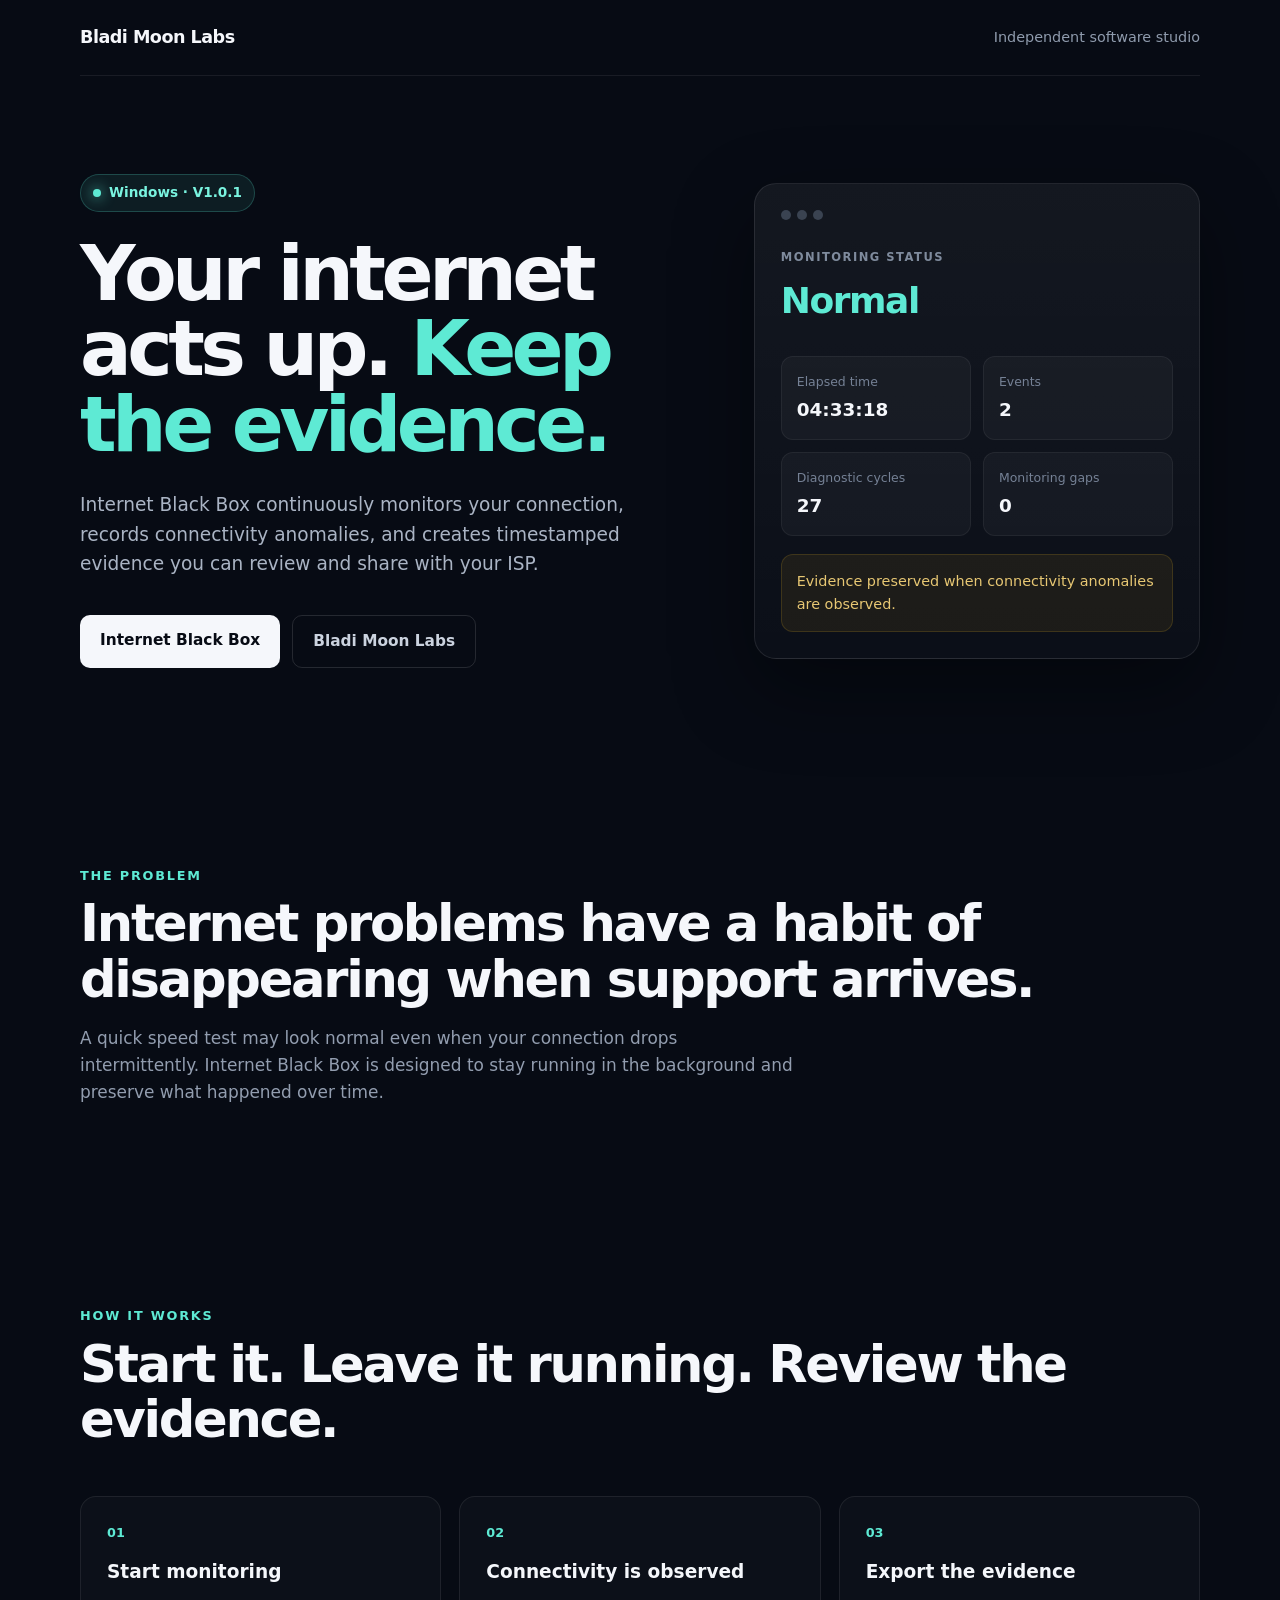
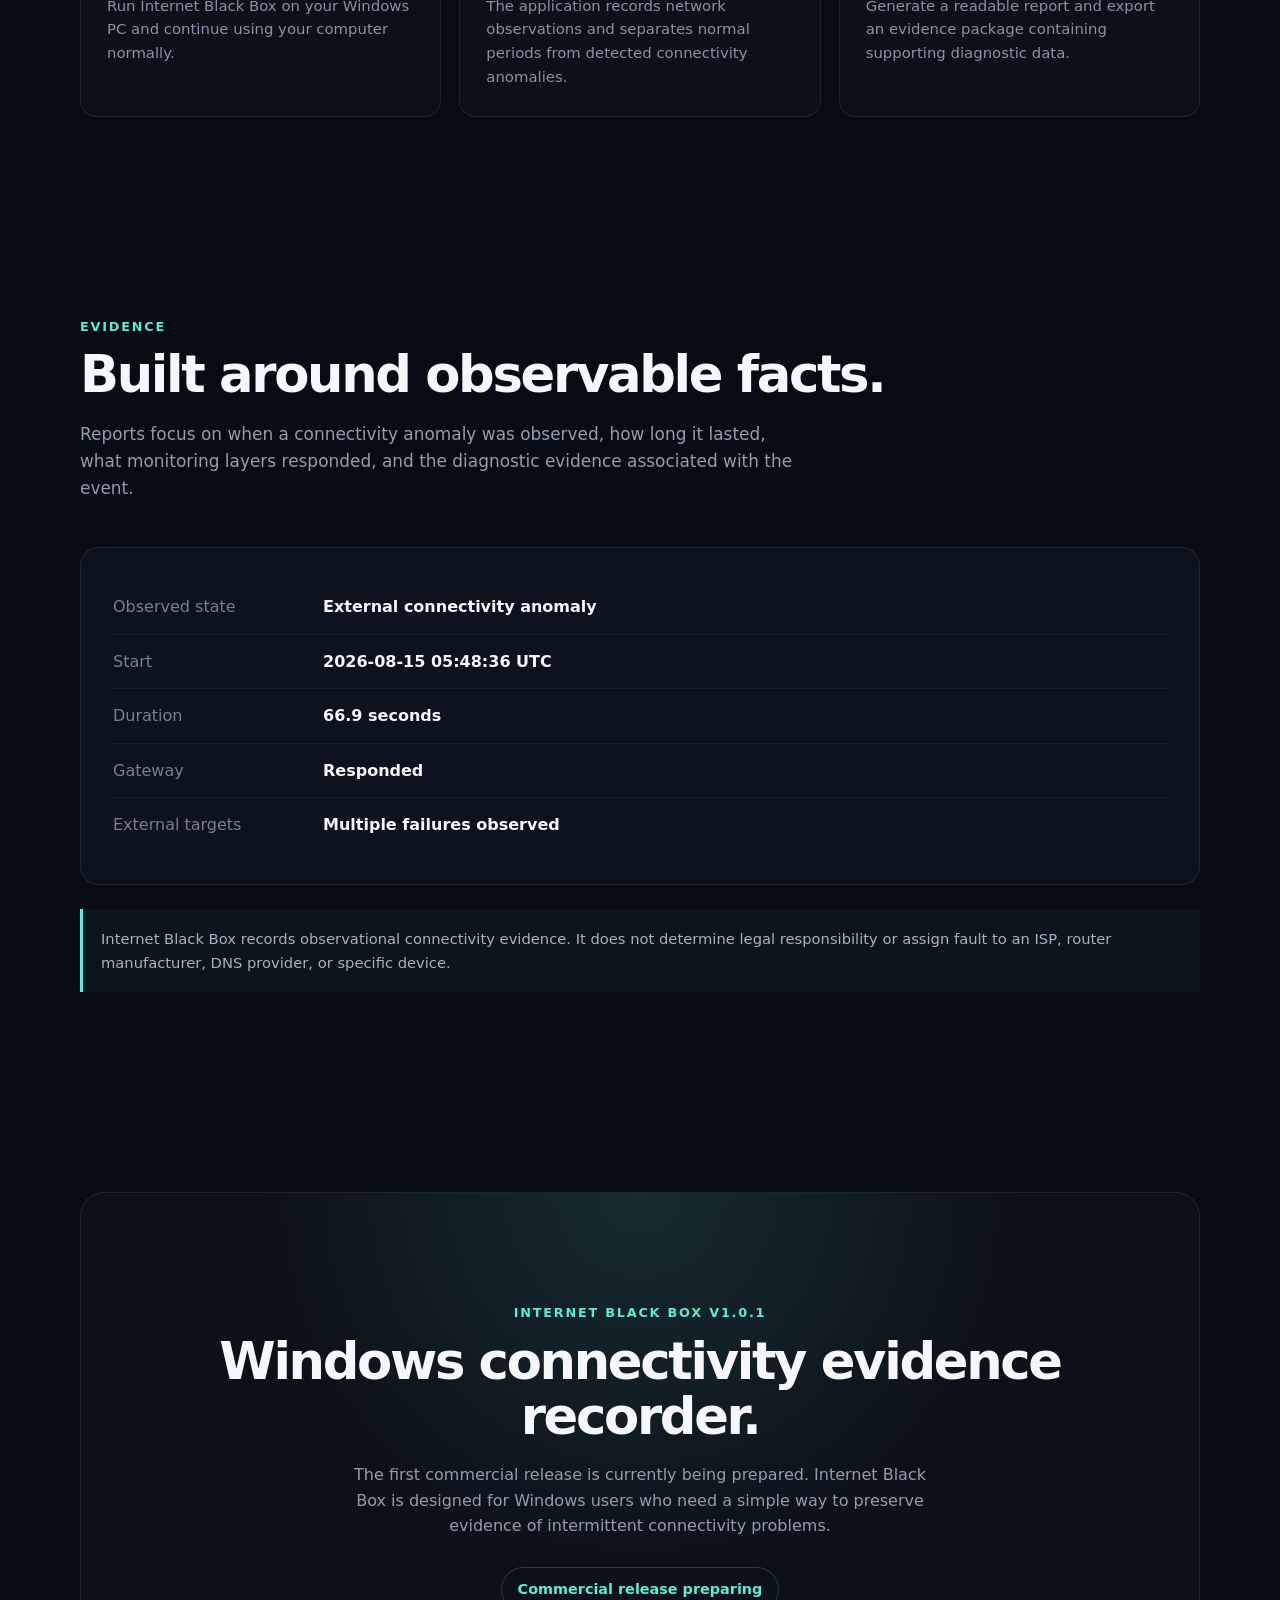
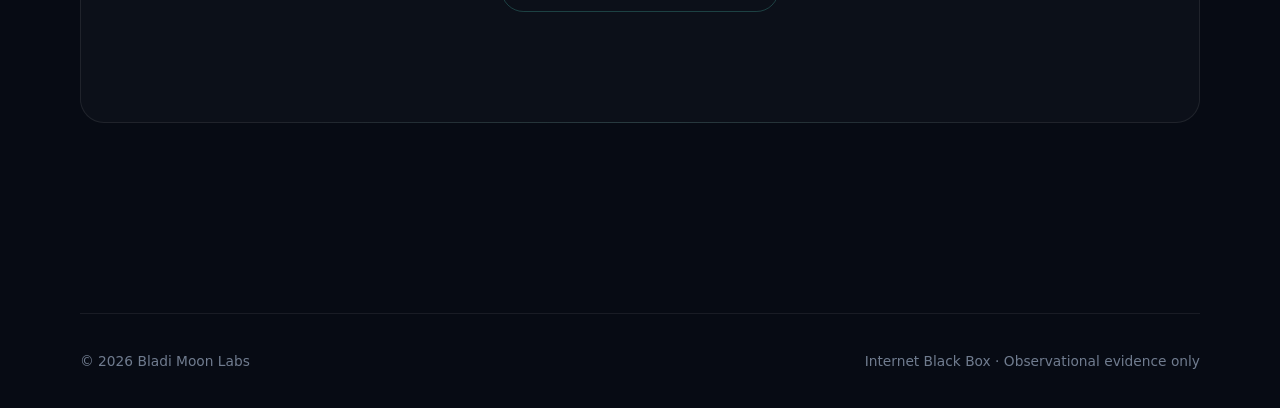
==== index.html @ 36be730f "Create index.html" ====
<!DOCTYPE html>
<html lang="en">
<head>
  <meta charset="UTF-8" />
  <meta name="viewport" content="width=device-width, initial-scale=1.0" />
  <meta
    name="description"
    content="Internet Black Box records connectivity problems and creates timestamped evidence reports you can share with your ISP."
  />

  <title>Bladi Moon Labs — Internet Black Box</title>

  <style>
    * {
      box-sizing: border-box;
      margin: 0;
      padding: 0;
    }

    html {
      scroll-behavior: smooth;
    }

    body {
      font-family:
        Inter,
        ui-sans-serif,
        system-ui,
        -apple-system,
        BlinkMacSystemFont,
        "Segoe UI",
        sans-serif;

      background: #070b14;
      color: #f5f7fb;
      line-height: 1.6;
    }

    a {
      color: inherit;
      text-decoration: none;
    }

    .container {
      width: min(1120px, 90%);
      margin: 0 auto;
    }

    nav {
      height: 76px;
      display: flex;
      align-items: center;
      justify-content: space-between;

      border-bottom: 1px solid rgba(255, 255, 255, 0.07);
    }

    .brand {
      font-weight: 800;
      letter-spacing: -0.03em;
      font-size: 1.1rem;
    }

    .nav-note {
      color: #8f9bad;
      font-size: 0.9rem;
    }

    .hero {
      min-height: 690px;

      display: grid;
      grid-template-columns: 1.15fr 0.85fr;
      gap: 70px;
      align-items: center;

      padding: 90px 0;
    }

    .badge {
      display: inline-flex;
      align-items: center;
      gap: 8px;

      padding: 7px 12px;
      border-radius: 999px;

      background: rgba(94, 234, 212, 0.08);
      border: 1px solid rgba(94, 234, 212, 0.22);

      color: #79f3df;
      font-size: 0.85rem;
      font-weight: 700;

      margin-bottom: 24px;
    }

    .dot {
      width: 8px;
      height: 8px;
      border-radius: 50%;
      background: #5eead4;
      box-shadow: 0 0 14px #5eead4;
    }

    h1 {
      font-size: clamp(3rem, 6vw, 5.4rem);
      line-height: 0.98;
      letter-spacing: -0.06em;

      max-width: 780px;
    }

    .hero-highlight {
      color: #5eead4;
    }

    .hero-copy {
      margin-top: 28px;

      color: #aab4c4;
      font-size: 1.16rem;
      max-width: 650px;
    }

    .actions {
      margin-top: 36px;

      display: flex;
      flex-wrap: wrap;
      gap: 12px;
    }

    .button {
      padding: 13px 20px;
      border-radius: 10px;

      font-weight: 750;
      font-size: 0.96rem;

      transition: 0.2s ease;
    }

    .button-primary {
      background: #f5f7fb;
      color: #070b14;
    }

    .button-primary:hover {
      transform: translateY(-2px);
      background: #ffffff;
    }

    .button-secondary {
      border: 1px solid rgba(255, 255, 255, 0.12);
      color: #cbd3df;
    }

    .button-secondary:hover {
      border-color: rgba(255, 255, 255, 0.3);
    }

    .product-card {
      padding: 26px;

      border-radius: 22px;

      background:
        linear-gradient(
          180deg,
          rgba(255, 255, 255, 0.055),
          rgba(255, 255, 255, 0.02)
        );

      border: 1px solid rgba(255, 255, 255, 0.09);

      box-shadow:
        0 30px 80px rgba(0, 0, 0, 0.4);
    }

    .window-top {
      display: flex;
      gap: 6px;
      margin-bottom: 28px;
    }

    .circle {
      width: 10px;
      height: 10px;
      border-radius: 50%;
      background: #3a4351;
    }

    .monitor-label {
      color: #7f8b9d;
      text-transform: uppercase;
      font-size: 0.72rem;
      letter-spacing: 0.13em;
      font-weight: 800;
    }

    .status {
      margin-top: 6px;

      font-size: 2.25rem;
      font-weight: 850;
      letter-spacing: -0.04em;

      color: #5eead4;
    }

    .stats {
      margin-top: 26px;

      display: grid;
      grid-template-columns: 1fr 1fr;
      gap: 12px;
    }

    .stat {
      padding: 15px;

      border-radius: 12px;

      background: rgba(255, 255, 255, 0.035);
      border: 1px solid rgba(255, 255, 255, 0.06);
    }

    .stat-name {
      color: #758195;
      font-size: 0.78rem;
    }

    .stat-value {
      margin-top: 3px;
      font-size: 1.15rem;
      font-weight: 750;
    }

    .event {
      margin-top: 18px;

      padding: 15px;

      border-radius: 12px;

      background: rgba(251, 191, 36, 0.07);
      border: 1px solid rgba(251, 191, 36, 0.15);

      color: #e7c773;
      font-size: 0.9rem;
    }

    section {
      padding: 100px 0;
    }

    .section-label {
      color: #5eead4;
      font-size: 0.8rem;
      font-weight: 800;
      letter-spacing: 0.14em;
      text-transform: uppercase;
    }

    h2 {
      margin-top: 10px;

      font-size: clamp(2rem, 4vw, 3.3rem);
      letter-spacing: -0.045em;
      line-height: 1.08;
    }

    .section-description {
      margin-top: 18px;
      color: #929daf;
      max-width: 720px;
      font-size: 1.06rem;
    }

    .steps {
      margin-top: 48px;

      display: grid;
      grid-template-columns: repeat(3, 1fr);
      gap: 18px;
    }

    .step {
      padding: 26px;

      border-radius: 16px;

      background: rgba(255, 255, 255, 0.025);
      border: 1px solid rgba(255, 255, 255, 0.075);
    }

    .step-number {
      color: #5eead4;
      font-size: 0.8rem;
      font-weight: 800;
    }

    .step h3 {
      margin-top: 14px;
      font-size: 1.16rem;
    }

    .step p {
      margin-top: 8px;
      color: #8793a6;
      font-size: 0.93rem;
    }

    .evidence-box {
      margin-top: 45px;

      padding: 32px;

      border-radius: 18px;

      background: #0c121e;
      border: 1px solid rgba(255, 255, 255, 0.08);
    }

    .evidence-row {
      display: grid;
      grid-template-columns: 190px 1fr;
      gap: 20px;

      padding: 14px 0;

      border-bottom: 1px solid rgba(255, 255, 255, 0.06);
    }

    .evidence-row:last-child {
      border-bottom: none;
    }

    .evidence-key {
      color: #758195;
    }

    .evidence-value {
      font-weight: 650;
    }

    .boundary {
      margin-top: 24px;

      padding: 18px;

      border-left: 3px solid #5eead4;

      background: rgba(94, 234, 212, 0.045);

      color: #a6b2c1;
      font-size: 0.92rem;
    }

    .release {
      text-align: center;

      padding: 110px 30px;

      border-radius: 24px;

      background:
        radial-gradient(
          circle at top,
          rgba(94, 234, 212, 0.12),
          transparent 50%
        ),
        rgba(255, 255, 255, 0.025);

      border: 1px solid rgba(255, 255, 255, 0.08);
    }

    .release p {
      max-width: 600px;
      margin: 18px auto 0;

      color: #929daf;
    }

    .release-state {
      display: inline-block;
      margin-top: 28px;

      padding: 10px 16px;
      border-radius: 999px;

      border: 1px solid rgba(94, 234, 212, 0.22);
      color: #5eead4;

      font-weight: 700;
      font-size: 0.9rem;
    }

    footer {
      margin-top: 90px;

      padding: 36px 0;

      border-top: 1px solid rgba(255, 255, 255, 0.07);

      display: flex;
      justify-content: space-between;
      gap: 20px;

      color: #707c8f;
      font-size: 0.86rem;
    }

    @media (max-width: 850px) {
      .hero {
        grid-template-columns: 1fr;
        gap: 45px;
      }

      .steps {
        grid-template-columns: 1fr;
      }

      .evidence-row {
        grid-template-columns: 1fr;
        gap: 5px;
      }

      footer {
        flex-direction: column;
      }
    }
  </style>
</head>

<body>

  <div class="container">

    <nav>
      <div class="brand">Bladi Moon Labs</div>
      <div class="nav-note">Independent software studio</div>
    </nav>


    <main>

      <section class="hero">

        <div>

          <div class="badge">
            <span class="dot"></span>
            Windows · V1.0.1
          </div>

          <h1>
            Your internet acts up.
            <span class="hero-highlight">Keep the evidence.</span>
          </h1>

          <p class="hero-copy">
            Internet Black Box continuously monitors your connection,
            records connectivity anomalies, and creates timestamped evidence
            you can review and share with your ISP.
          </p>

          <div class="actions">

            <a class="button button-primary" href="#release">
              Internet Black Box
            </a>

            <a
              class="button button-secondary"
              href="https://github.com/bladimoon37-wq/bladi-moon-labs"
            >
              Bladi Moon Labs
            </a>

          </div>

        </div>


        <div class="product-card">

          <div class="window-top">
            <div class="circle"></div>
            <div class="circle"></div>
            <div class="circle"></div>
          </div>

          <div class="monitor-label">
            Monitoring Status
          </div>

          <div class="status">
            Normal
          </div>

          <div class="stats">

            <div class="stat">
              <div class="stat-name">Elapsed time</div>
              <div class="stat-value">04:33:18</div>
            </div>

            <div class="stat">
              <div class="stat-name">Events</div>
              <div class="stat-value">2</div>
            </div>

            <div class="stat">
              <div class="stat-name">Diagnostic cycles</div>
              <div class="stat-value">27</div>
            </div>

            <div class="stat">
              <div class="stat-name">Monitoring gaps</div>
              <div class="stat-value">0</div>
            </div>

          </div>

          <div class="event">
            Evidence preserved when connectivity anomalies are observed.
          </div>

        </div>

      </section>



      <section>

        <div class="section-label">
          The problem
        </div>

        <h2>
          Internet problems have a habit of disappearing
          when support arrives.
        </h2>

        <p class="section-description">
          A quick speed test may look normal even when your connection
          drops intermittently. Internet Black Box is designed to stay
          running in the background and preserve what happened over time.
        </p>

      </section>



      <section>

        <div class="section-label">
          How it works
        </div>

        <h2>
          Start it. Leave it running. Review the evidence.
        </h2>

        <div class="steps">

          <div class="step">
            <div class="step-number">01</div>

            <h3>Start monitoring</h3>

            <p>
              Run Internet Black Box on your Windows PC and continue
              using your computer normally.
            </p>
          </div>


          <div class="step">
            <div class="step-number">02</div>

            <h3>Connectivity is observed</h3>

            <p>
              The application records network observations and separates
              normal periods from detected connectivity anomalies.
            </p>
          </div>


          <div class="step">
            <div class="step-number">03</div>

            <h3>Export the evidence</h3>

            <p>
              Generate a readable report and export an evidence package
              containing supporting diagnostic data.
            </p>
          </div>

        </div>

      </section>



      <section>

        <div class="section-label">
          Evidence
        </div>

        <h2>
          Built around observable facts.
        </h2>

        <p class="section-description">
          Reports focus on when a connectivity anomaly was observed,
          how long it lasted, what monitoring layers responded,
          and the diagnostic evidence associated with the event.
        </p>


        <div class="evidence-box">

          <div class="evidence-row">
            <div class="evidence-key">Observed state</div>
            <div class="evidence-value">
              External connectivity anomaly
            </div>
          </div>

          <div class="evidence-row">
            <div class="evidence-key">Start</div>
            <div class="evidence-value">
              2026-08-15 05:48:36 UTC
            </div>
          </div>

          <div class="evidence-row">
            <div class="evidence-key">Duration</div>
            <div class="evidence-value">
              66.9 seconds
            </div>
          </div>

          <div class="evidence-row">
            <div class="evidence-key">Gateway</div>
            <div class="evidence-value">
              Responded
            </div>
          </div>

          <div class="evidence-row">
            <div class="evidence-key">External targets</div>
            <div class="evidence-value">
              Multiple failures observed
            </div>
          </div>

        </div>


        <div class="boundary">
          Internet Black Box records observational connectivity evidence.
          It does not determine legal responsibility or assign fault to an
          ISP, router manufacturer, DNS provider, or specific device.
        </div>

      </section>



      <section id="release">

        <div class="release">

          <div class="section-label">
            Internet Black Box V1.0.1
          </div>

          <h2>
            Windows connectivity evidence recorder.
          </h2>

          <p>
            The first commercial release is currently being prepared.
            Internet Black Box is designed for Windows users who need
            a simple way to preserve evidence of intermittent
            connectivity problems.
          </p>

          <div class="release-state">
            Commercial release preparing
          </div>

        </div>

      </section>

    </main>



    <footer>

      <div>
        © 2026 Bladi Moon Labs
      </div>

      <div>
        Internet Black Box · Observational evidence only
      </div>

    </footer>

  </div>

</body>
</html>
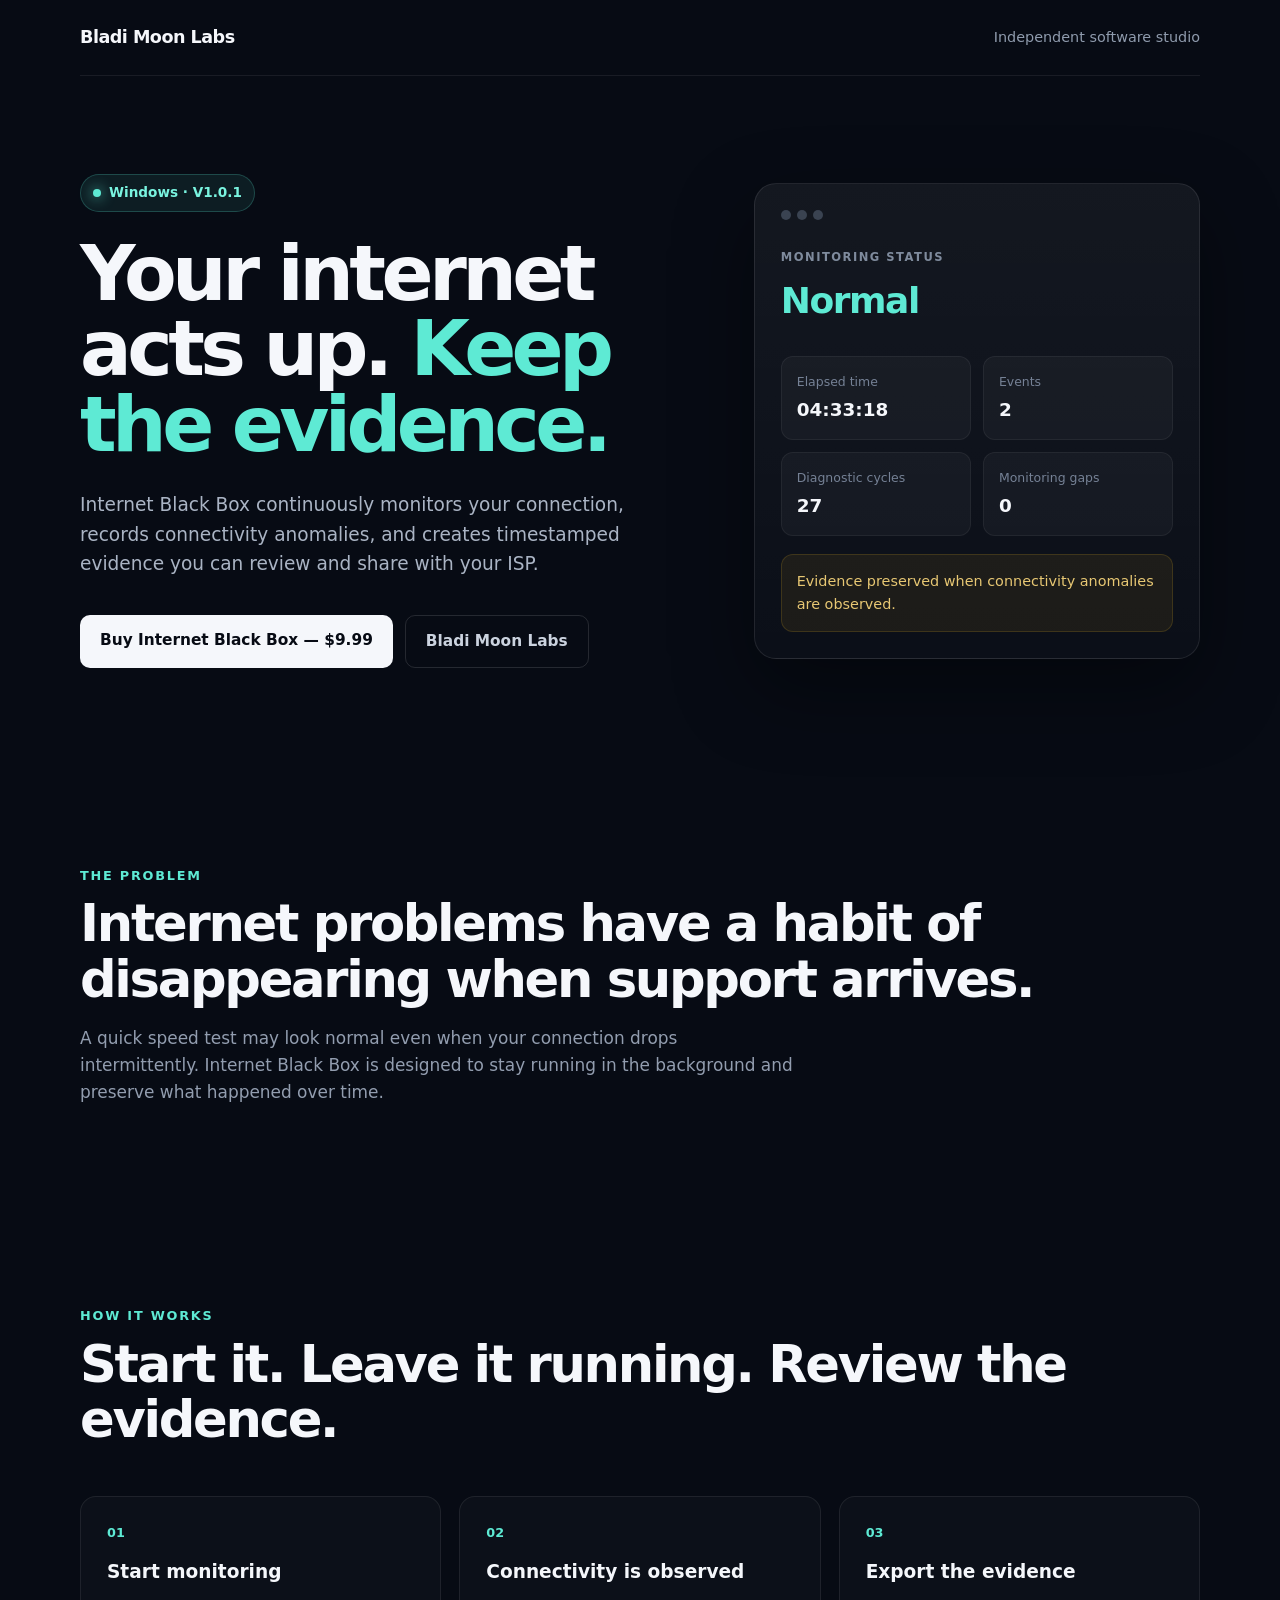
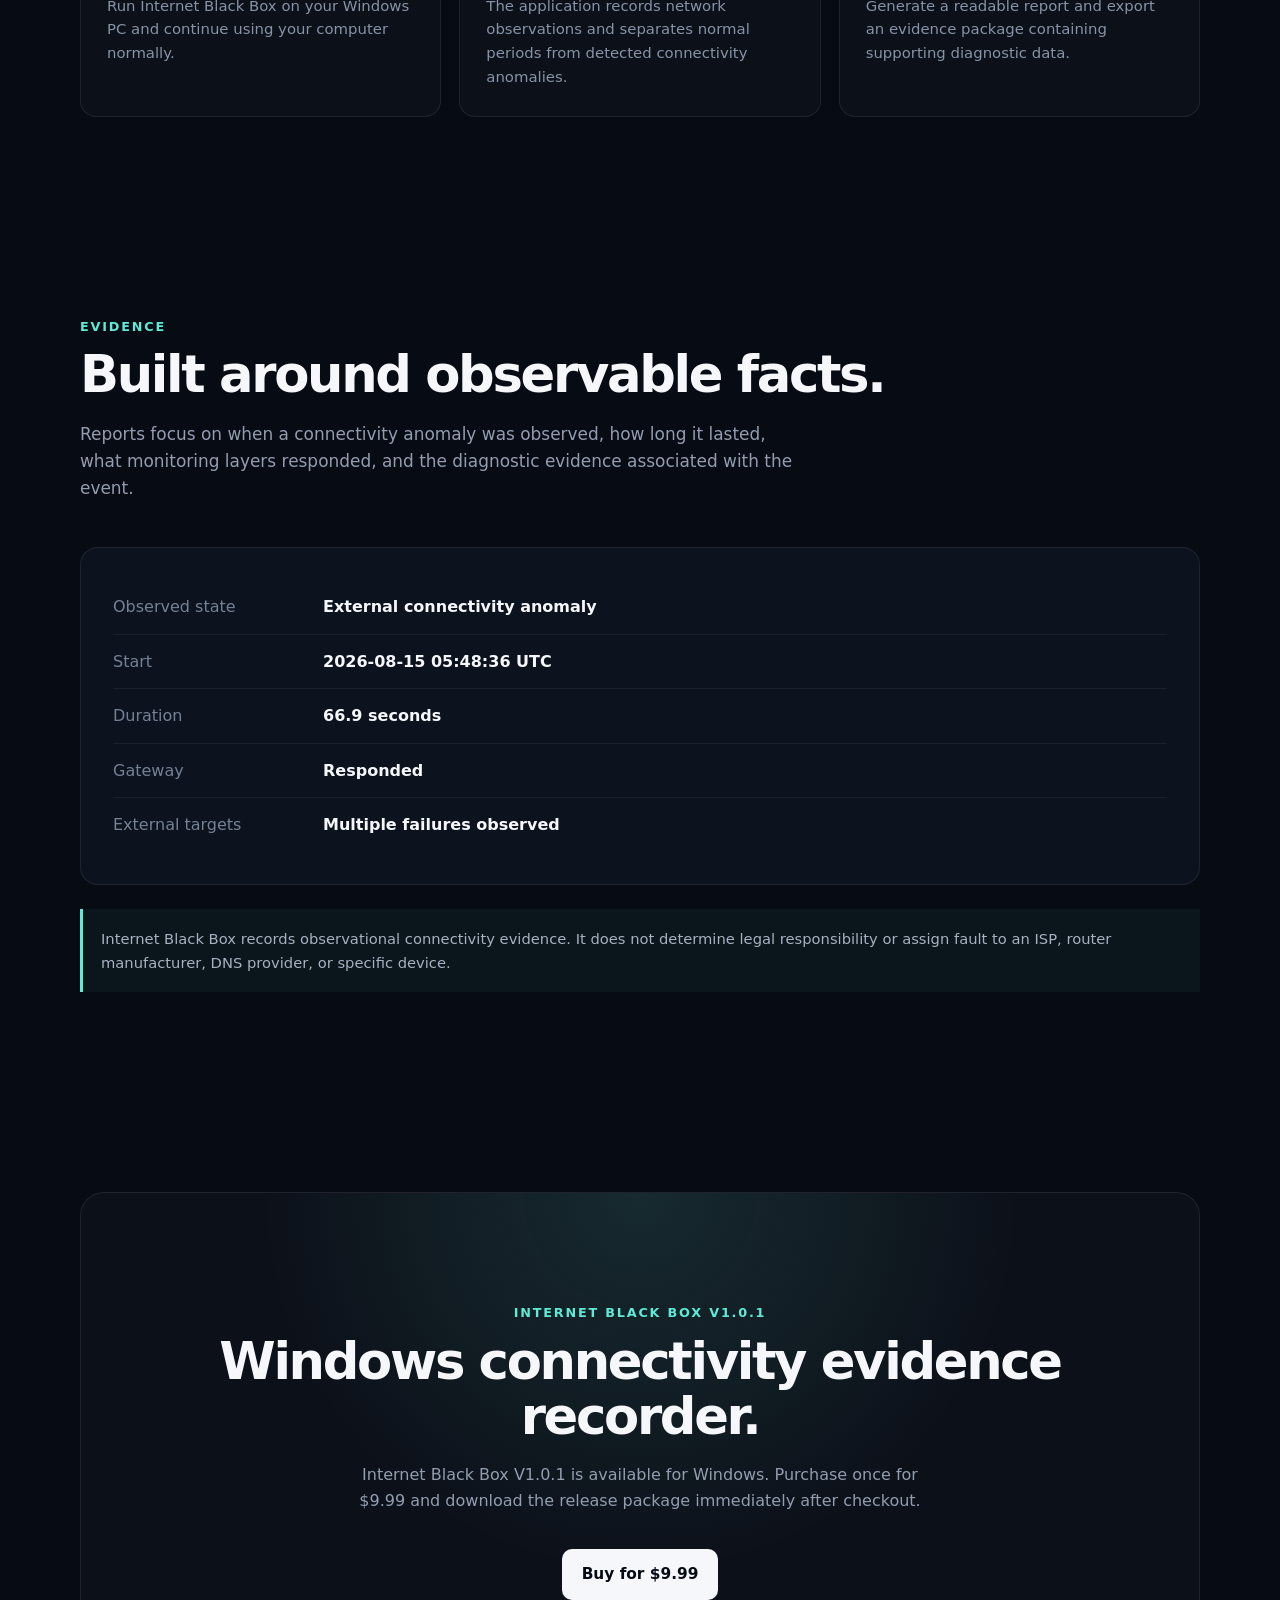
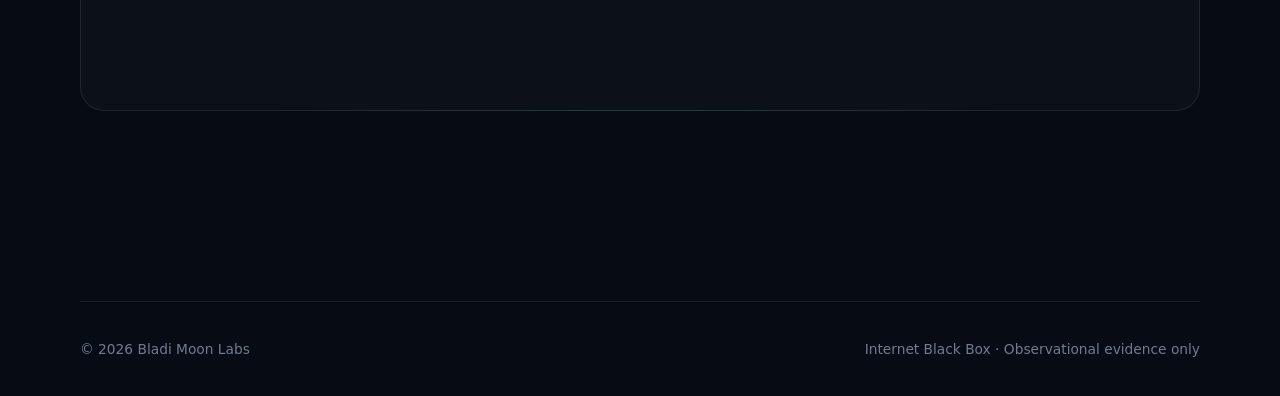
==== commit b79532a2: "Update index.html" ====
--- a/index.html
+++ b/index.html
@@ -51,7 +51,6 @@
       display: flex;
       align-items: center;
       justify-content: space-between;
-
       border-bottom: 1px solid rgba(255, 255, 255, 0.07);
     }
 
@@ -68,12 +67,10 @@
 
     .hero {
       min-height: 690px;
-
       display: grid;
       grid-template-columns: 1.15fr 0.85fr;
       gap: 70px;
       align-items: center;
-
       padding: 90px 0;
     }
 
@@ -81,17 +78,13 @@
       display: inline-flex;
       align-items: center;
       gap: 8px;
-
       padding: 7px 12px;
       border-radius: 999px;
-
       background: rgba(94, 234, 212, 0.08);
       border: 1px solid rgba(94, 234, 212, 0.22);
-
       color: #79f3df;
       font-size: 0.85rem;
       font-weight: 700;
-
       margin-bottom: 24px;
     }
 
@@ -107,7 +100,6 @@
       font-size: clamp(3rem, 6vw, 5.4rem);
       line-height: 0.98;
       letter-spacing: -0.06em;
-
       max-width: 780px;
     }
 
@@ -117,7 +109,6 @@
 
     .hero-copy {
       margin-top: 28px;
-
       color: #aab4c4;
       font-size: 1.16rem;
       max-width: 650px;
@@ -125,7 +116,6 @@
 
     .actions {
       margin-top: 36px;
-
       display: flex;
       flex-wrap: wrap;
       gap: 12px;
@@ -134,10 +124,8 @@
     .button {
       padding: 13px 20px;
       border-radius: 10px;
-
       font-weight: 750;
       font-size: 0.96rem;
-
       transition: 0.2s ease;
     }
 
@@ -162,20 +150,15 @@
 
     .product-card {
       padding: 26px;
-
       border-radius: 22px;
-
       background:
         linear-gradient(
           180deg,
           rgba(255, 255, 255, 0.055),
           rgba(255, 255, 255, 0.02)
         );
-
       border: 1px solid rgba(255, 255, 255, 0.09);
-
-      box-shadow:
-        0 30px 80px rgba(0, 0, 0, 0.4);
+      box-shadow: 0 30px 80px rgba(0, 0, 0, 0.4);
     }
 
     .window-top {
@@ -201,17 +184,14 @@
 
     .status {
       margin-top: 6px;
-
       font-size: 2.25rem;
       font-weight: 850;
       letter-spacing: -0.04em;
-
       color: #5eead4;
     }
 
     .stats {
       margin-top: 26px;
-
       display: grid;
       grid-template-columns: 1fr 1fr;
       gap: 12px;
@@ -219,9 +199,7 @@
 
     .stat {
       padding: 15px;
-
       border-radius: 12px;
-
       background: rgba(255, 255, 255, 0.035);
       border: 1px solid rgba(255, 255, 255, 0.06);
     }
@@ -239,14 +217,10 @@
 
     .event {
       margin-top: 18px;
-
       padding: 15px;
-
       border-radius: 12px;
-
       background: rgba(251, 191, 36, 0.07);
       border: 1px solid rgba(251, 191, 36, 0.15);
-
       color: #e7c773;
       font-size: 0.9rem;
     }
@@ -265,7 +239,6 @@
 
     h2 {
       margin-top: 10px;
-
       font-size: clamp(2rem, 4vw, 3.3rem);
       letter-spacing: -0.045em;
       line-height: 1.08;
@@ -280,7 +253,6 @@
 
     .steps {
       margin-top: 48px;
-
       display: grid;
       grid-template-columns: repeat(3, 1fr);
       gap: 18px;
@@ -288,9 +260,7 @@
 
     .step {
       padding: 26px;
-
       border-radius: 16px;
-
       background: rgba(255, 255, 255, 0.025);
       border: 1px solid rgba(255, 255, 255, 0.075);
     }
@@ -314,11 +284,8 @@
 
     .evidence-box {
       margin-top: 45px;
-
       padding: 32px;
-
       border-radius: 18px;
-
       background: #0c121e;
       border: 1px solid rgba(255, 255, 255, 0.08);
     }
@@ -327,9 +294,7 @@
       display: grid;
       grid-template-columns: 190px 1fr;
       gap: 20px;
-
       padding: 14px 0;
-
       border-bottom: 1px solid rgba(255, 255, 255, 0.06);
     }
 
@@ -347,24 +312,17 @@
 
     .boundary {
       margin-top: 24px;
-
       padding: 18px;
-
       border-left: 3px solid #5eead4;
-
       background: rgba(94, 234, 212, 0.045);
-
       color: #a6b2c1;
       font-size: 0.92rem;
     }
 
     .release {
       text-align: center;
-
       padding: 110px 30px;
-
       border-radius: 24px;
-
       background:
         radial-gradient(
           circle at top,
@@ -372,42 +330,33 @@
           transparent 50%
         ),
         rgba(255, 255, 255, 0.025);
-
       border: 1px solid rgba(255, 255, 255, 0.08);
     }
 
     .release p {
       max-width: 600px;
       margin: 18px auto 0;
-
       color: #929daf;
     }
 
     .release-state {
       display: inline-block;
       margin-top: 28px;
-
       padding: 10px 16px;
       border-radius: 999px;
-
       border: 1px solid rgba(94, 234, 212, 0.22);
       color: #5eead4;
-
       font-weight: 700;
       font-size: 0.9rem;
     }
 
     footer {
       margin-top: 90px;
-
       padding: 36px 0;
-
       border-top: 1px solid rgba(255, 255, 255, 0.07);
-
       display: flex;
       justify-content: space-between;
       gap: 20px;
-
       color: #707c8f;
       font-size: 0.86rem;
     }
@@ -443,7 +392,6 @@
       <div class="nav-note">Independent software studio</div>
     </nav>
 
-
     <main>
 
       <section class="hero">
@@ -468,8 +416,11 @@
 
           <div class="actions">
 
-            <a class="button button-primary" href="#release">
-              Internet Black Box
+            <a
+              class="button button-primary"
+              href="https://bladi-moon-labs.lemonsqueezy.com/checkout/buy/8b5fcbf4-2ccb-4808-a699-0558b804af4f"
+            >
+              Buy Internet Black Box — $9.99
             </a>
 
             <a
@@ -483,7 +434,6 @@
 
         </div>
 
-
         <div class="product-card">
 
           <div class="window-top">
@@ -531,8 +481,6 @@
         </div>
 
       </section>
-
-
 
       <section>
 
@@ -553,8 +501,6 @@
 
       </section>
 
-
-
       <section>
 
         <div class="section-label">
@@ -569,33 +515,25 @@
 
           <div class="step">
             <div class="step-number">01</div>
-
             <h3>Start monitoring</h3>
-
             <p>
               Run Internet Black Box on your Windows PC and continue
               using your computer normally.
             </p>
           </div>
 
-
           <div class="step">
             <div class="step-number">02</div>
-
             <h3>Connectivity is observed</h3>
-
             <p>
               The application records network observations and separates
               normal periods from detected connectivity anomalies.
             </p>
           </div>
 
-
           <div class="step">
             <div class="step-number">03</div>
-
             <h3>Export the evidence</h3>
-
             <p>
               Generate a readable report and export an evidence package
               containing supporting diagnostic data.
@@ -605,8 +543,6 @@
         </div>
 
       </section>
-
-
 
       <section>
 
@@ -624,7 +560,6 @@
           and the diagnostic evidence associated with the event.
         </p>
 
-
         <div class="evidence-box">
 
           <div class="evidence-row">
@@ -664,7 +599,6 @@
 
         </div>
 
-
         <div class="boundary">
           Internet Black Box records observational connectivity evidence.
           It does not determine legal responsibility or assign fault to an
@@ -673,8 +607,6 @@
 
       </section>
 
-
-
       <section id="release">
 
         <div class="release">
@@ -688,14 +620,18 @@
           </h2>
 
           <p>
-            The first commercial release is currently being prepared.
-            Internet Black Box is designed for Windows users who need
-            a simple way to preserve evidence of intermittent
-            connectivity problems.
+            Internet Black Box V1.0.1 is available for Windows.
+            Purchase once for $9.99 and download the release package
+            immediately after checkout.
           </p>
 
-          <div class="release-state">
-            Commercial release preparing
+          <div class="actions" style="justify-content:center;">
+            <a
+              class="button button-primary"
+              href="https://bladi-moon-labs.lemonsqueezy.com/checkout/buy/8b5fcbf4-2ccb-4808-a699-0558b804af4f"
+            >
+              Buy for $9.99
+            </a>
           </div>
 
         </div>
@@ -703,8 +639,6 @@
       </section>
 
     </main>
-
-
 
     <footer>
 
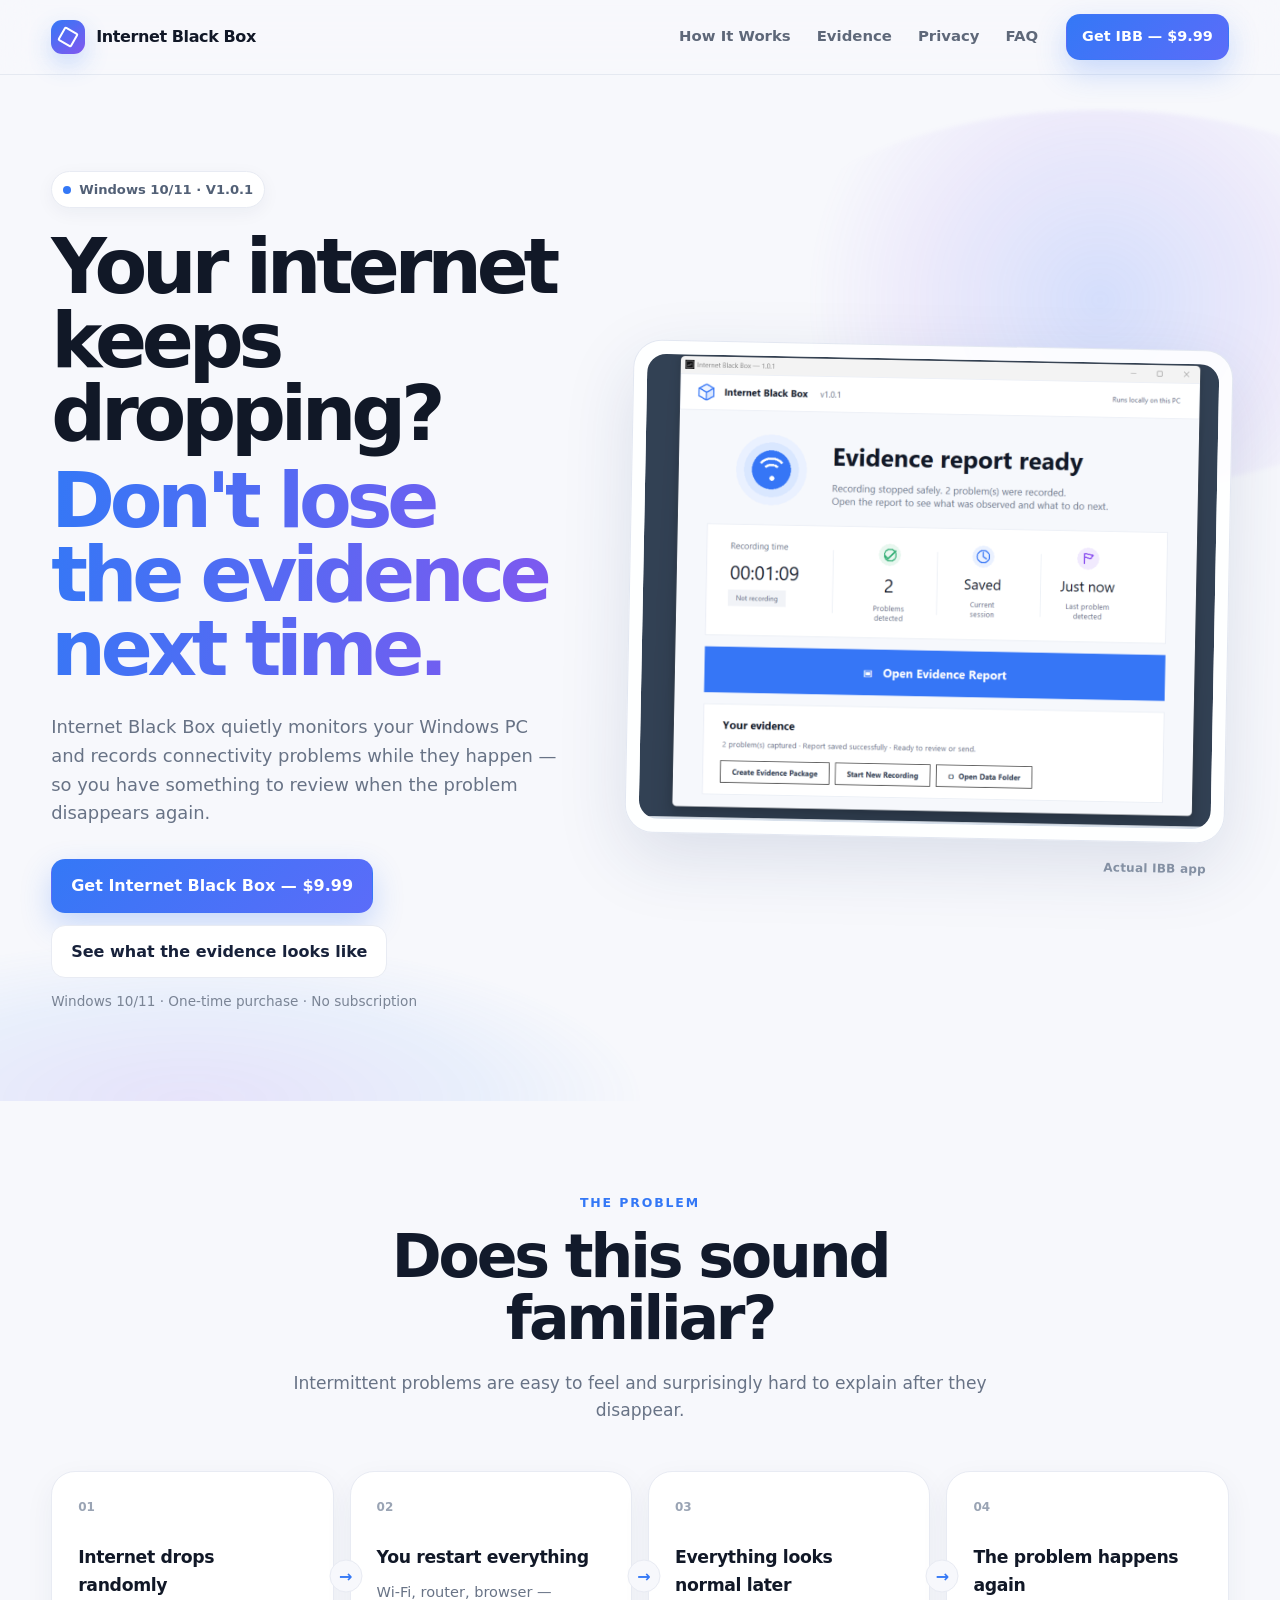
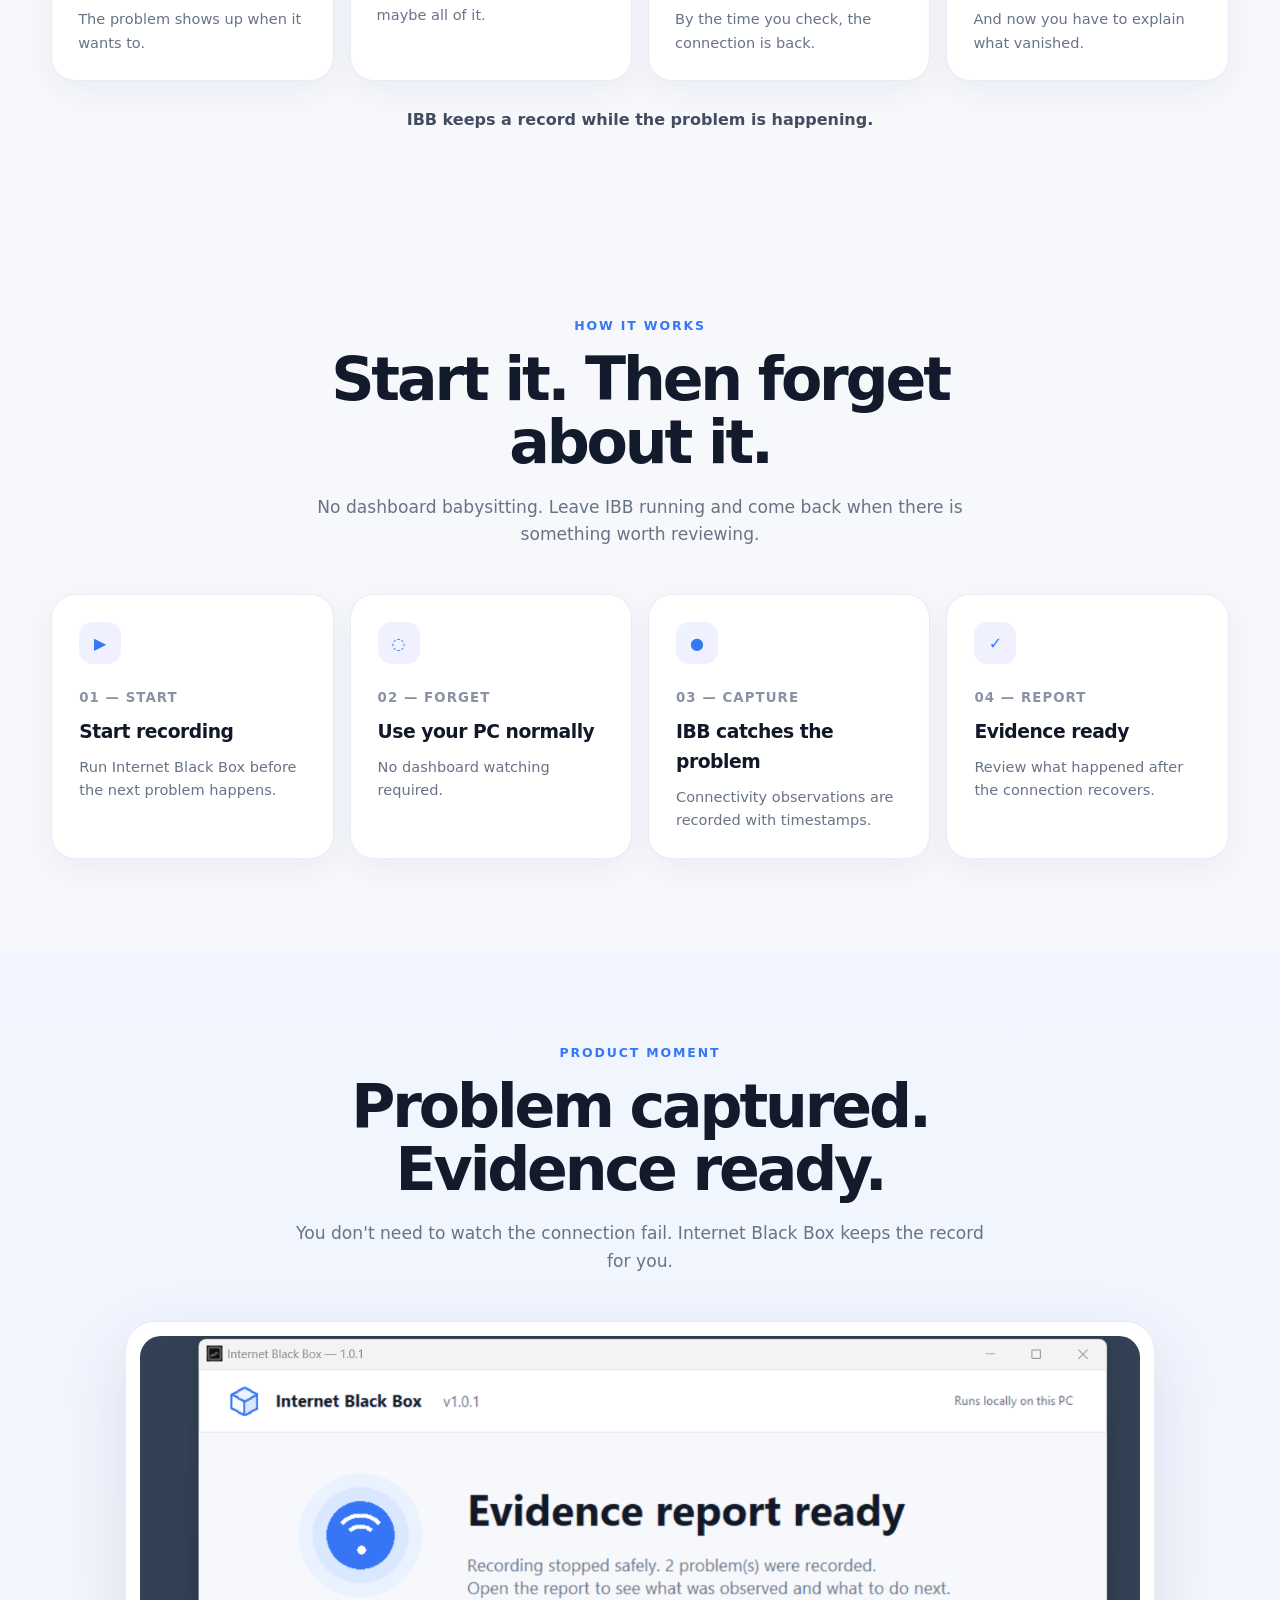
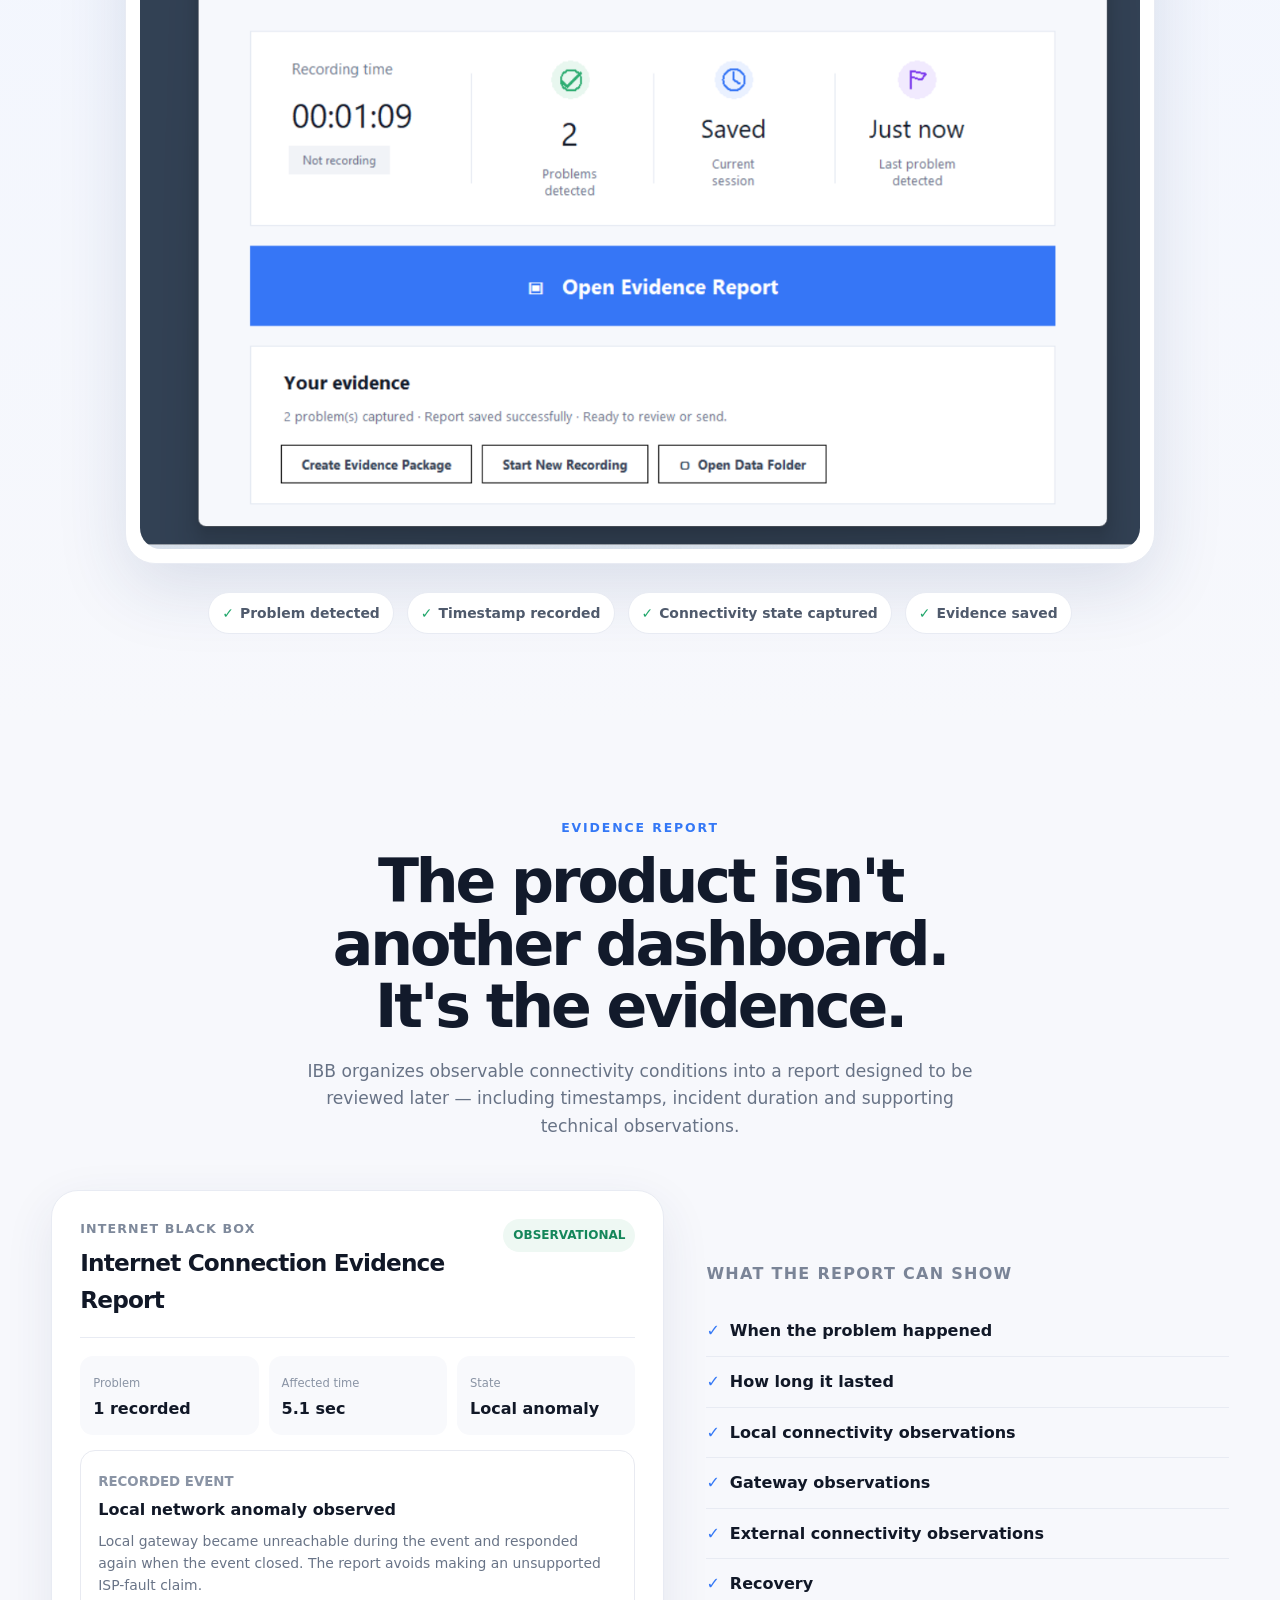
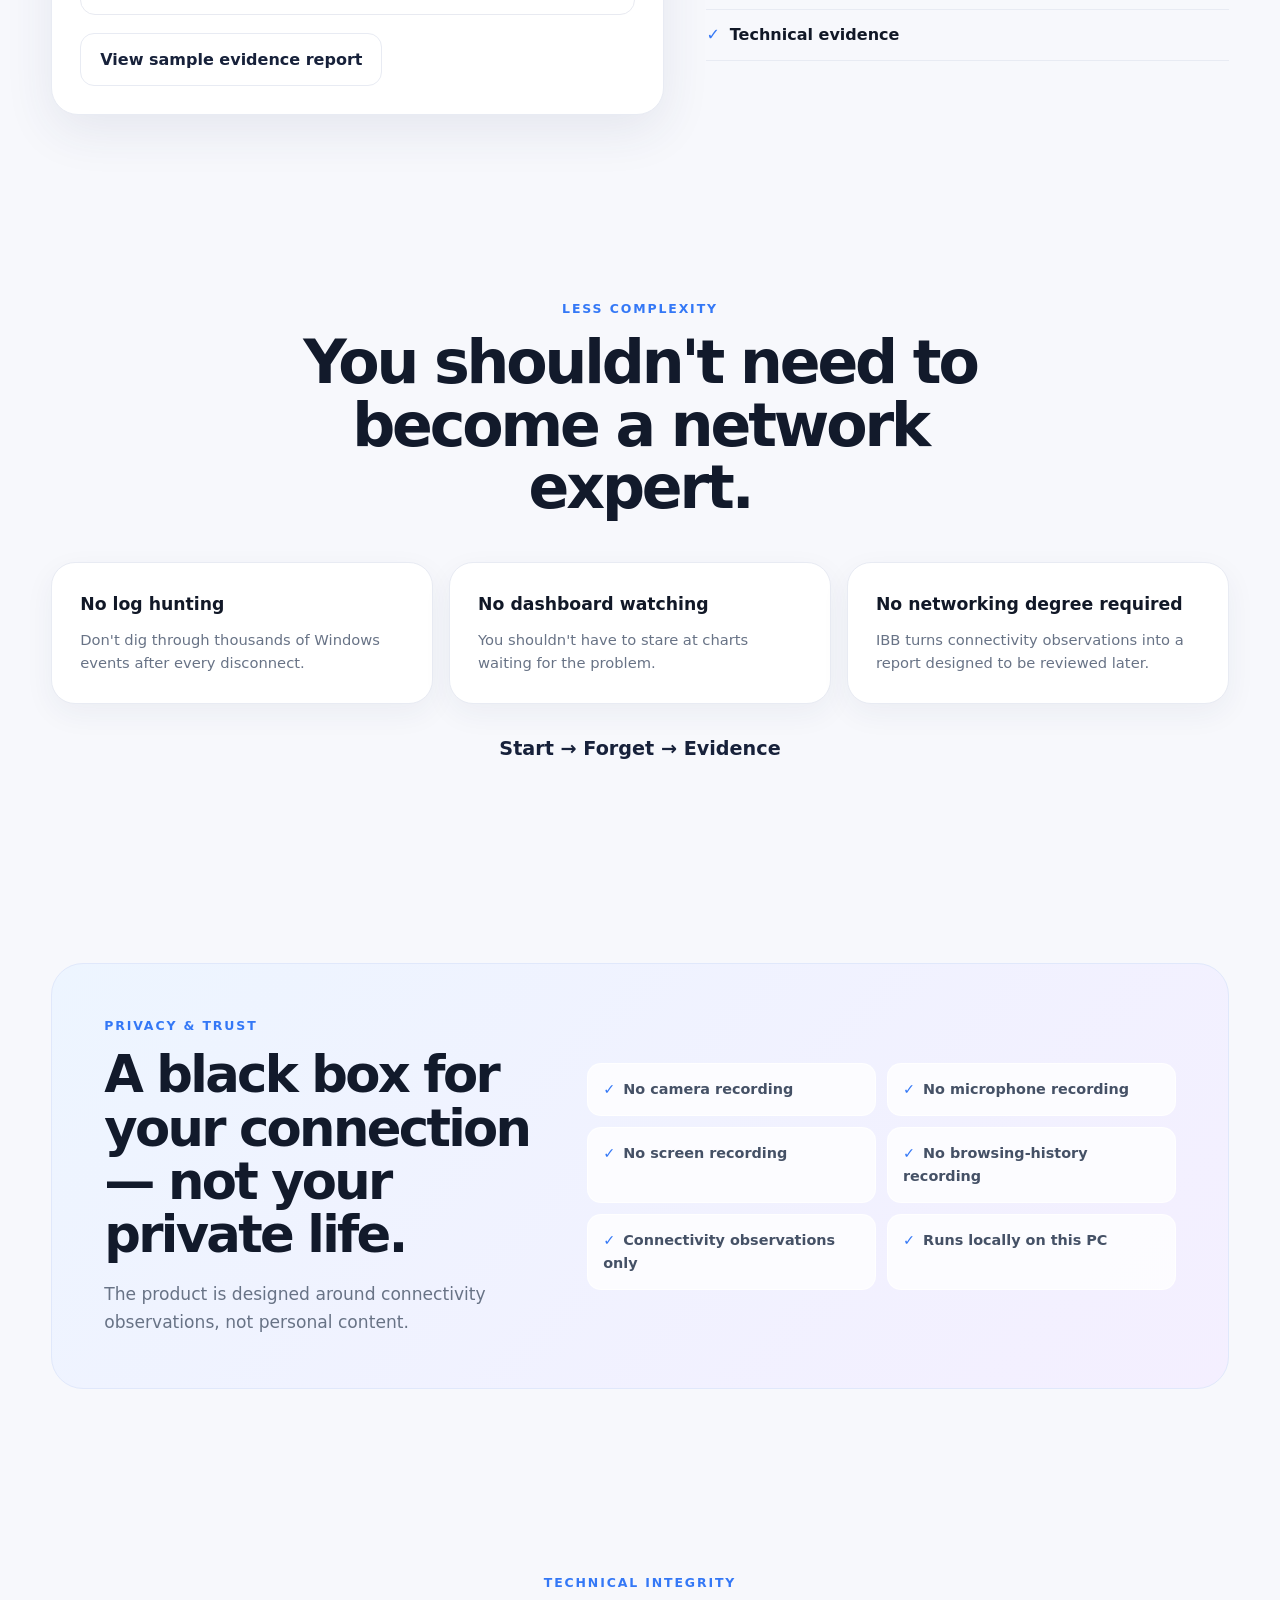
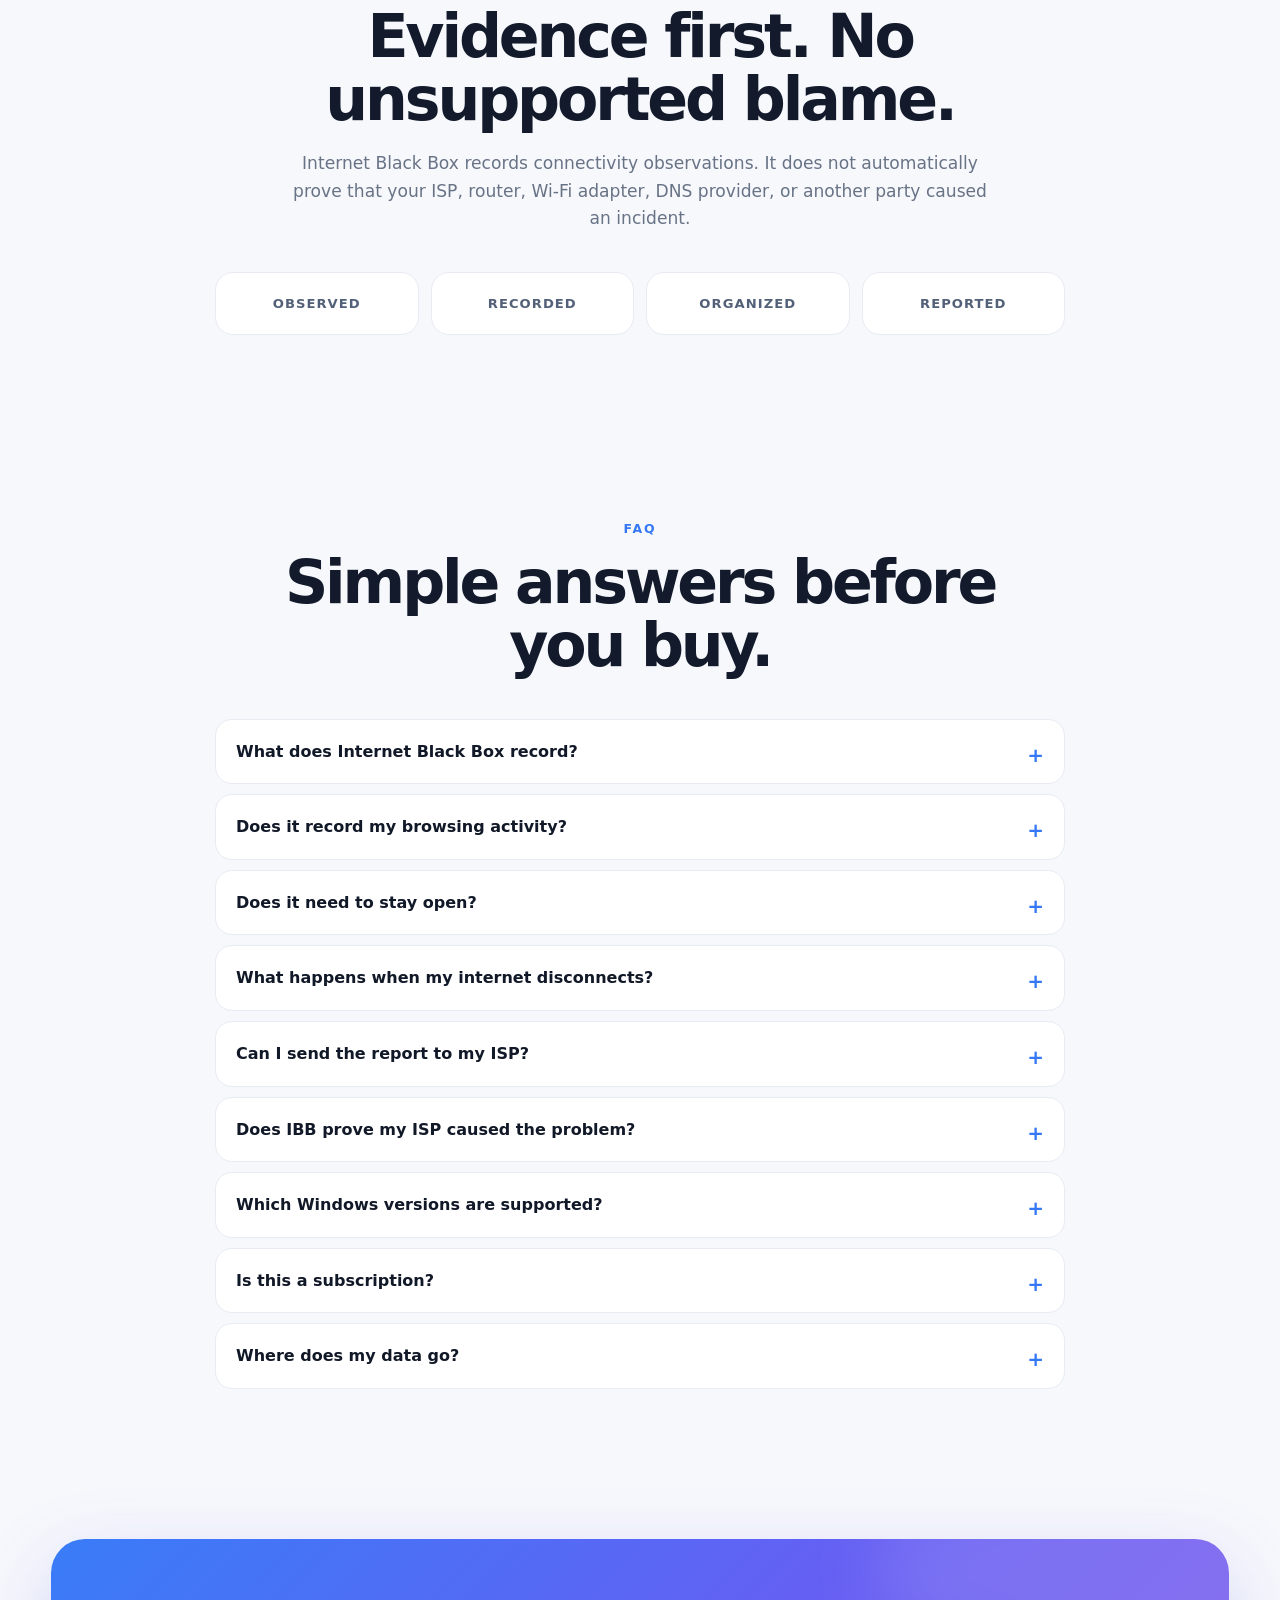
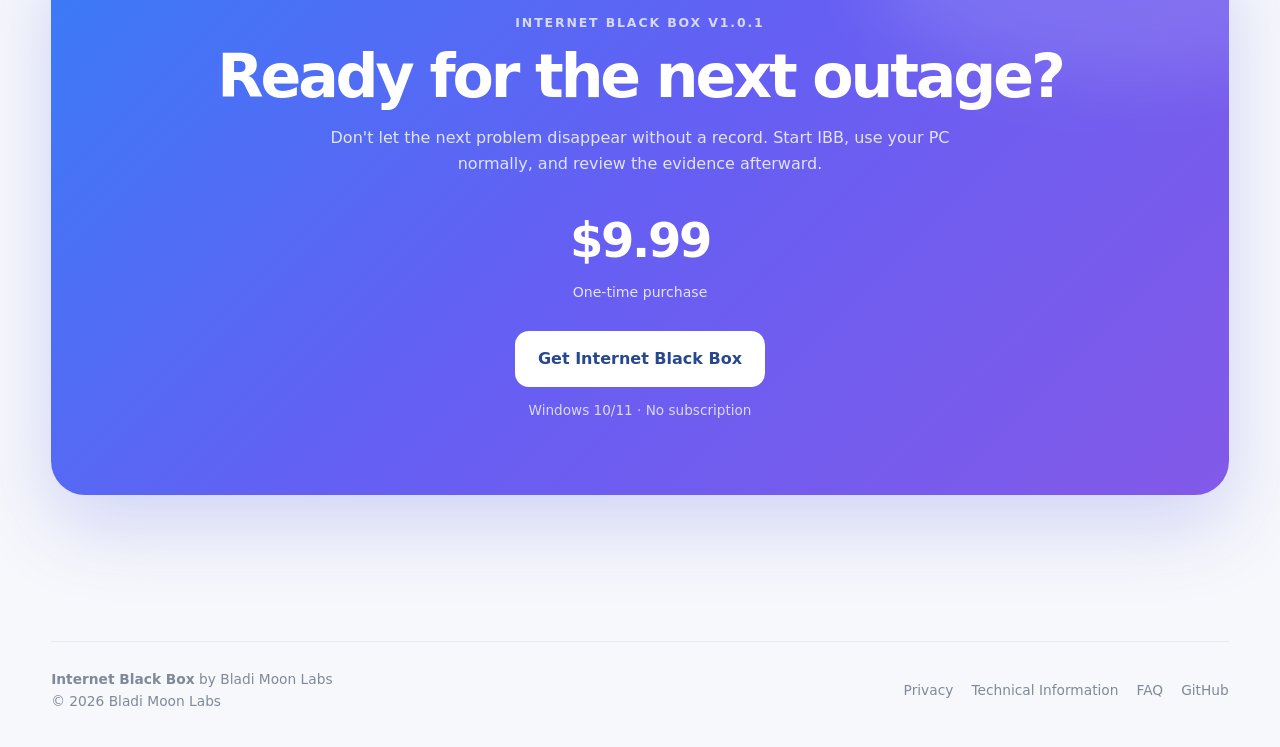
==== commit e837c1c9: "Add files via upload" ====
--- a/index.html
+++ b/index.html
@@ -3,656 +3,254 @@
 <head>
   <meta charset="UTF-8" />
   <meta name="viewport" content="width=device-width, initial-scale=1.0" />
-  <meta
-    name="description"
-    content="Internet Black Box records connectivity problems and creates timestamped evidence reports you can share with your ISP."
-  />
-
-  <title>Bladi Moon Labs — Internet Black Box</title>
-
+  <meta name="description" content="Internet Black Box records intermittent connectivity problems on Windows and creates evidence reports you can review and share with support." />
+  <meta name="theme-color" content="#f7f8fc" />
+  <title>Internet Black Box — Keep the evidence when your internet drops</title>
   <style>
-    * {
-      box-sizing: border-box;
-      margin: 0;
-      padding: 0;
+    :root{
+      --bg:#f7f8fc; --surface:#fff; --ink:#111827; --navy:#17213a; --muted:#687386;
+      --line:#e8ebf3; --blue:#3478f6; --blue2:#5b6cf9; --purple:#8257ef;
+      --soft-blue:#edf4ff; --soft-purple:#f3eeff; --ok:#1fa66a; --shadow:0 24px 70px rgba(32,55,105,.13);
+      --radius:24px;
     }
-
-    html {
-      scroll-behavior: smooth;
+    *{box-sizing:border-box}
+    html{scroll-behavior:smooth}
+    body{margin:0;font-family:Inter,ui-sans-serif,system-ui,-apple-system,BlinkMacSystemFont,"Segoe UI",sans-serif;background:var(--bg);color:var(--ink);line-height:1.6}
+    a{color:inherit;text-decoration:none}
+    .wrap{width:min(1180px,92vw);margin:auto}
+    .nav-shell{position:sticky;top:0;z-index:30;background:rgba(247,248,252,.88);backdrop-filter:blur(18px);border-bottom:1px solid rgba(226,230,239,.8)}
+    nav{height:74px;display:flex;align-items:center;gap:28px}
+    .brand{display:flex;align-items:center;gap:11px;font-weight:850;letter-spacing:-.025em;white-space:nowrap}
+    .brand-mark{width:34px;height:34px;border-radius:11px;background:linear-gradient(145deg,var(--blue),var(--purple));display:grid;place-items:center;box-shadow:0 10px 25px rgba(52,120,246,.24)}
+    .cube{width:16px;height:16px;border:2px solid #fff;transform:rotate(30deg);border-radius:2px}
+    .nav-links{display:flex;gap:26px;margin-left:auto;color:#5e6879;font-size:.93rem;font-weight:650}
+    .nav-links a:hover{color:var(--ink)}
+    .btn{display:inline-flex;align-items:center;justify-content:center;gap:8px;border-radius:14px;padding:13px 19px;font-weight:780;transition:.2s ease;border:1px solid transparent}
+    .btn:hover{transform:translateY(-2px)}
+    .btn-primary{background:linear-gradient(135deg,var(--blue),var(--blue2));color:#fff;box-shadow:0 12px 30px rgba(52,120,246,.25)}
+    .btn-ghost{background:#fff;border-color:var(--line);color:var(--navy)}
+    .nav-cta{padding:10px 15px;font-size:.9rem}
+    .hero{position:relative;overflow:hidden;padding:96px 0 88px}
+    .hero:before,.hero:after{content:"";position:absolute;pointer-events:none;border-radius:50%;filter:blur(2px)}
+    .hero:before{width:720px;height:380px;right:-180px;top:35px;background:radial-gradient(circle,rgba(79,121,255,.20),rgba(125,81,239,.08) 45%,transparent 72%)}
+    .hero:after{width:900px;height:320px;left:-260px;bottom:-160px;background:radial-gradient(ellipse,rgba(111,82,242,.12),rgba(53,126,246,.07) 45%,transparent 72%)}
+    .hero-grid{position:relative;display:grid;grid-template-columns:.92fr 1.08fr;gap:66px;align-items:center;z-index:1}
+    .eyebrow{display:inline-flex;align-items:center;gap:8px;padding:7px 11px;border-radius:999px;background:#fff;border:1px solid var(--line);font-size:.82rem;color:#526076;font-weight:750;box-shadow:0 5px 18px rgba(29,45,81,.05)}
+    .eyebrow-dot{width:8px;height:8px;border-radius:50%;background:var(--blue)}
+    h1{font-size:clamp(3.3rem,6vw,5.65rem);line-height:.96;letter-spacing:-.068em;margin:22px 0 0;color:#111827}
+    .accent{display:block;background:linear-gradient(100deg,var(--blue),var(--purple));-webkit-background-clip:text;background-clip:text;color:transparent;margin-top:13px}
+    .hero-copy{font-size:1.12rem;color:var(--muted);max-width:590px;margin:28px 0 0}
+    .hero-actions{display:flex;gap:12px;flex-wrap:wrap;margin-top:31px}
+    .micro{font-size:.85rem;color:#7a8495;margin-top:13px}
+    .shot-shell{position:relative;padding:13px;background:rgba(255,255,255,.88);border:1px solid rgba(224,229,240,.92);border-radius:28px;box-shadow:var(--shadow);transform:rotate(1.1deg);animation:float 7s ease-in-out infinite}
+    .shot-shell:after{content:"Actual IBB app";position:absolute;right:17px;bottom:-37px;color:#8490a3;font-size:.75rem;font-weight:700;letter-spacing:.02em}
+    .shot-shell img{display:block;width:100%;border-radius:19px}
+    @keyframes float{50%{transform:rotate(.35deg) translateY(-7px)}}
+    section{padding:92px 0}
+    .section-head{max-width:760px;margin:0 auto;text-align:center}
+    .kicker{font-size:.78rem;letter-spacing:.15em;text-transform:uppercase;color:var(--blue);font-weight:850}
+    h2{font-size:clamp(2.2rem,4.7vw,4rem);line-height:1.04;letter-spacing:-.052em;margin:12px 0 0;color:#121a2b}
+    .lead{color:var(--muted);font-size:1.07rem;margin:20px auto 0;max-width:700px}
+    .pain-flow,.steps{display:grid;gap:16px;margin-top:46px}
+    .pain-flow{grid-template-columns:repeat(4,1fr)}
+    .card{background:var(--surface);border:1px solid var(--line);border-radius:var(--radius);box-shadow:0 10px 30px rgba(38,54,92,.055)}
+    .pain-card{padding:26px;min-height:168px;position:relative}
+    .pain-num{font-size:.75rem;color:#9aa4b4;font-weight:800}
+    .pain-card strong{display:block;font-size:1.08rem;margin-top:27px;letter-spacing:-.02em}
+    .pain-card p{color:var(--muted);font-size:.91rem;margin:8px 0 0}
+    .pain-card:not(:last-child):after{content:"→";position:absolute;right:-13px;top:50%;transform:translate(50%,-50%);z-index:3;width:31px;height:31px;border-radius:50%;background:#f7f8fc;border:1px solid var(--line);display:grid;place-items:center;color:var(--blue);font-weight:900}
+    .pain-close{text-align:center;margin:26px auto 0;font-weight:700;color:#424d60}
+    .steps{grid-template-columns:repeat(4,1fr)}
+    .step{padding:27px}
+    .step-icon{width:42px;height:42px;border-radius:13px;background:linear-gradient(145deg,var(--soft-blue),var(--soft-purple));display:grid;place-items:center;color:var(--blue);font-weight:900}
+    .step small{display:block;margin-top:23px;color:#8993a4;font-weight:800;letter-spacing:.08em}
+    .step h3{margin:8px 0 0;font-size:1.17rem;letter-spacing:-.025em}
+    .step p{margin:8px 0 0;color:var(--muted);font-size:.91rem}
+    .product-moment{background:linear-gradient(180deg,#f0f5ff,#f7f8fc)}
+    .big-shot{max-width:1030px;margin:46px auto 0;padding:14px;border-radius:30px;background:#fff;border:1px solid var(--line);box-shadow:var(--shadow)}
+    .big-shot img{display:block;width:100%;border-radius:21px}
+    .checks{display:flex;justify-content:center;gap:13px;flex-wrap:wrap;margin-top:28px}
+    .check{background:#fff;border:1px solid var(--line);border-radius:999px;padding:9px 13px;font-size:.87rem;color:#4f5a6c;font-weight:650}
+    .check b{color:var(--ok);margin-right:6px}
+    .evidence-grid{display:grid;grid-template-columns:1.08fr .92fr;gap:42px;align-items:center;margin-top:50px}
+    .report-preview{background:#fff;border:1px solid var(--line);border-radius:27px;padding:28px;box-shadow:0 16px 50px rgba(40,57,97,.09)}
+    .report-top{display:flex;justify-content:space-between;gap:20px;align-items:start;border-bottom:1px solid var(--line);padding-bottom:18px}
+    .report-brand{font-size:.79rem;color:#7e899b;font-weight:800;letter-spacing:.09em}
+    .report-title{font-size:1.45rem;font-weight:850;letter-spacing:-.035em;margin-top:5px}
+    .quality{padding:7px 10px;background:#eef8f3;color:#14865a;border-radius:999px;font-size:.75rem;font-weight:850}
+    .report-metrics{display:grid;grid-template-columns:repeat(3,1fr);gap:10px;margin-top:18px}
+    .metric{padding:13px;background:#f8f9fc;border-radius:13px}
+    .metric span{font-size:.72rem;color:#8a94a5}.metric strong{display:block;margin-top:2px}
+    .incident{margin-top:15px;padding:17px;border:1px solid #e8eaf1;border-radius:15px}
+    .incident small{color:#8a94a5;font-weight:750}.incident strong{display:block;margin-top:4px}
+    .incident p{margin:7px 0 0;color:#697487;font-size:.87rem}
+    .evidence-list h3{font-size:1rem;color:#7a8497;letter-spacing:.08em}
+    .evidence-list ul{list-style:none;padding:0;margin:20px 0 0}
+    .evidence-list li{padding:12px 0;border-bottom:1px solid var(--line);font-weight:680}
+    .evidence-list li:before{content:"✓";color:var(--blue);font-weight:900;margin-right:10px}
+    .complexity-grid{display:grid;grid-template-columns:repeat(3,1fr);gap:16px;margin-top:43px}
+    .complexity-card{padding:28px}.complexity-card h3{margin:0;font-size:1.08rem}
+    .complexity-card p{color:var(--muted);font-size:.92rem;margin:9px 0 0}
+    .formula{text-align:center;font-weight:900;font-size:1.2rem;color:var(--navy);margin-top:30px}
+    .trust{background:linear-gradient(135deg,#edf5ff 0%,#f4efff 100%);border:1px solid #e0e8fb;border-radius:32px;padding:52px;margin-top:15px}
+    .trust-grid{display:grid;grid-template-columns:.85fr 1.15fr;gap:48px;align-items:center}
+    .trust h2{text-align:left;font-size:clamp(2.1rem,4vw,3.25rem)}
+    .privacy-grid{display:grid;grid-template-columns:repeat(2,1fr);gap:11px}
+    .privacy-item{background:rgba(255,255,255,.76);border:1px solid rgba(255,255,255,.85);padding:14px 15px;border-radius:14px;font-size:.9rem;font-weight:700;color:#455166}
+    .privacy-item:before{content:"✓";color:var(--blue);margin-right:8px;font-weight:900}
+    .integrity-flow{display:grid;grid-template-columns:repeat(4,1fr);gap:12px;margin:40px auto 0;max-width:850px}
+    .integrity-step{text-align:center;background:#fff;border:1px solid var(--line);border-radius:18px;padding:20px 12px;font-size:.82rem;letter-spacing:.08em;font-weight:850;color:#526078}
+    .faq{max-width:850px;margin:42px auto 0}
+    details{background:#fff;border:1px solid var(--line);border-radius:17px;padding:0 20px;margin:10px 0}
+    summary{cursor:pointer;list-style:none;padding:19px 0;font-weight:780}
+    summary::-webkit-details-marker{display:none}
+    summary:after{content:"+";float:right;color:var(--blue);font-size:1.25rem}
+    details[open] summary:after{content:"–"}
+    details p{color:var(--muted);margin:-2px 0 19px;font-size:.94rem}
+    .final{padding-top:48px}
+    .purchase{position:relative;overflow:hidden;text-align:center;border-radius:34px;padding:74px 24px;background:linear-gradient(135deg,#397cf7 0%,#655ff3 48%,#8359e8 100%);color:white;box-shadow:0 28px 80px rgba(78,92,225,.24)}
+    .purchase:before{content:"";position:absolute;width:520px;height:220px;border-radius:50%;background:rgba(255,255,255,.12);filter:blur(35px);right:-160px;top:-80px}
+    .purchase h2{color:white;position:relative}.purchase p{position:relative;color:rgba(255,255,255,.82);max-width:620px;margin:18px auto 0}
+    .price{position:relative;font-size:3rem;font-weight:900;letter-spacing:-.05em;margin:25px 0 3px}
+    .one-time{position:relative;font-size:.88rem;color:rgba(255,255,255,.82)}
+    .purchase .btn{position:relative;margin-top:27px;background:#fff;color:#27488f;padding:14px 22px}
+    footer{padding:54px 0 35px;color:#7f8999;font-size:.86rem}
+    .footer-grid{display:flex;justify-content:space-between;gap:25px;align-items:center;border-top:1px solid var(--line);padding-top:26px}
+    .footer-links{display:flex;gap:18px;flex-wrap:wrap}
+    .fade{opacity:0;transform:translateY(13px);transition:opacity .6s ease,transform .6s ease}
+    .fade.visible{opacity:1;transform:none}
+    @media(max-width:980px){
+      .nav-links{display:none}.hero-grid,.evidence-grid,.trust-grid{grid-template-columns:1fr}.hero{padding-top:65px}
+      .shot-shell{max-width:780px;margin:auto;transform:none}.pain-flow,.steps{grid-template-columns:repeat(2,1fr)}
+      .pain-card:nth-child(2):after{display:none}.complexity-grid{grid-template-columns:1fr}
     }
-
-    body {
-      font-family:
-        Inter,
-        ui-sans-serif,
-        system-ui,
-        -apple-system,
-        BlinkMacSystemFont,
-        "Segoe UI",
-        sans-serif;
-
-      background: #070b14;
-      color: #f5f7fb;
-      line-height: 1.6;
+    @media(max-width:650px){
+      .wrap{width:min(94vw,560px)}nav{height:66px}.nav-cta{font-size:.8rem;padding:9px 11px}.brand{font-size:.9rem}.brand-mark{width:30px;height:30px}
+      .hero{padding:52px 0 65px}h1{font-size:3.45rem}.hero-copy{font-size:1rem}.hero-actions .btn{width:100%}
+      section{padding:67px 0}.pain-flow,.steps,.report-metrics,.privacy-grid,.integrity-flow{grid-template-columns:1fr}
+      .pain-card:not(:last-child):after{display:none}.big-shot{padding:7px;border-radius:20px;overflow:hidden}.big-shot img{width:150%;max-width:none;transform:translateX(-16%)}
+      .trust{padding:34px 20px}.footer-grid{flex-direction:column;align-items:flex-start}.purchase{padding:58px 18px}
     }
-
-    a {
-      color: inherit;
-      text-decoration: none;
-    }
-
-    .container {
-      width: min(1120px, 90%);
-      margin: 0 auto;
-    }
-
-    nav {
-      height: 76px;
-      display: flex;
-      align-items: center;
-      justify-content: space-between;
-      border-bottom: 1px solid rgba(255, 255, 255, 0.07);
-    }
-
-    .brand {
-      font-weight: 800;
-      letter-spacing: -0.03em;
-      font-size: 1.1rem;
-    }
-
-    .nav-note {
-      color: #8f9bad;
-      font-size: 0.9rem;
-    }
-
-    .hero {
-      min-height: 690px;
-      display: grid;
-      grid-template-columns: 1.15fr 0.85fr;
-      gap: 70px;
-      align-items: center;
-      padding: 90px 0;
-    }
-
-    .badge {
-      display: inline-flex;
-      align-items: center;
-      gap: 8px;
-      padding: 7px 12px;
-      border-radius: 999px;
-      background: rgba(94, 234, 212, 0.08);
-      border: 1px solid rgba(94, 234, 212, 0.22);
-      color: #79f3df;
-      font-size: 0.85rem;
-      font-weight: 700;
-      margin-bottom: 24px;
-    }
-
-    .dot {
-      width: 8px;
-      height: 8px;
-      border-radius: 50%;
-      background: #5eead4;
-      box-shadow: 0 0 14px #5eead4;
-    }
-
-    h1 {
-      font-size: clamp(3rem, 6vw, 5.4rem);
-      line-height: 0.98;
-      letter-spacing: -0.06em;
-      max-width: 780px;
-    }
-
-    .hero-highlight {
-      color: #5eead4;
-    }
-
-    .hero-copy {
-      margin-top: 28px;
-      color: #aab4c4;
-      font-size: 1.16rem;
-      max-width: 650px;
-    }
-
-    .actions {
-      margin-top: 36px;
-      display: flex;
-      flex-wrap: wrap;
-      gap: 12px;
-    }
-
-    .button {
-      padding: 13px 20px;
-      border-radius: 10px;
-      font-weight: 750;
-      font-size: 0.96rem;
-      transition: 0.2s ease;
-    }
-
-    .button-primary {
-      background: #f5f7fb;
-      color: #070b14;
-    }
-
-    .button-primary:hover {
-      transform: translateY(-2px);
-      background: #ffffff;
-    }
-
-    .button-secondary {
-      border: 1px solid rgba(255, 255, 255, 0.12);
-      color: #cbd3df;
-    }
-
-    .button-secondary:hover {
-      border-color: rgba(255, 255, 255, 0.3);
-    }
-
-    .product-card {
-      padding: 26px;
-      border-radius: 22px;
-      background:
-        linear-gradient(
-          180deg,
-          rgba(255, 255, 255, 0.055),
-          rgba(255, 255, 255, 0.02)
-        );
-      border: 1px solid rgba(255, 255, 255, 0.09);
-      box-shadow: 0 30px 80px rgba(0, 0, 0, 0.4);
-    }
-
-    .window-top {
-      display: flex;
-      gap: 6px;
-      margin-bottom: 28px;
-    }
-
-    .circle {
-      width: 10px;
-      height: 10px;
-      border-radius: 50%;
-      background: #3a4351;
-    }
-
-    .monitor-label {
-      color: #7f8b9d;
-      text-transform: uppercase;
-      font-size: 0.72rem;
-      letter-spacing: 0.13em;
-      font-weight: 800;
-    }
-
-    .status {
-      margin-top: 6px;
-      font-size: 2.25rem;
-      font-weight: 850;
-      letter-spacing: -0.04em;
-      color: #5eead4;
-    }
-
-    .stats {
-      margin-top: 26px;
-      display: grid;
-      grid-template-columns: 1fr 1fr;
-      gap: 12px;
-    }
-
-    .stat {
-      padding: 15px;
-      border-radius: 12px;
-      background: rgba(255, 255, 255, 0.035);
-      border: 1px solid rgba(255, 255, 255, 0.06);
-    }
-
-    .stat-name {
-      color: #758195;
-      font-size: 0.78rem;
-    }
-
-    .stat-value {
-      margin-top: 3px;
-      font-size: 1.15rem;
-      font-weight: 750;
-    }
-
-    .event {
-      margin-top: 18px;
-      padding: 15px;
-      border-radius: 12px;
-      background: rgba(251, 191, 36, 0.07);
-      border: 1px solid rgba(251, 191, 36, 0.15);
-      color: #e7c773;
-      font-size: 0.9rem;
-    }
-
-    section {
-      padding: 100px 0;
-    }
-
-    .section-label {
-      color: #5eead4;
-      font-size: 0.8rem;
-      font-weight: 800;
-      letter-spacing: 0.14em;
-      text-transform: uppercase;
-    }
-
-    h2 {
-      margin-top: 10px;
-      font-size: clamp(2rem, 4vw, 3.3rem);
-      letter-spacing: -0.045em;
-      line-height: 1.08;
-    }
-
-    .section-description {
-      margin-top: 18px;
-      color: #929daf;
-      max-width: 720px;
-      font-size: 1.06rem;
-    }
-
-    .steps {
-      margin-top: 48px;
-      display: grid;
-      grid-template-columns: repeat(3, 1fr);
-      gap: 18px;
-    }
-
-    .step {
-      padding: 26px;
-      border-radius: 16px;
-      background: rgba(255, 255, 255, 0.025);
-      border: 1px solid rgba(255, 255, 255, 0.075);
-    }
-
-    .step-number {
-      color: #5eead4;
-      font-size: 0.8rem;
-      font-weight: 800;
-    }
-
-    .step h3 {
-      margin-top: 14px;
-      font-size: 1.16rem;
-    }
-
-    .step p {
-      margin-top: 8px;
-      color: #8793a6;
-      font-size: 0.93rem;
-    }
-
-    .evidence-box {
-      margin-top: 45px;
-      padding: 32px;
-      border-radius: 18px;
-      background: #0c121e;
-      border: 1px solid rgba(255, 255, 255, 0.08);
-    }
-
-    .evidence-row {
-      display: grid;
-      grid-template-columns: 190px 1fr;
-      gap: 20px;
-      padding: 14px 0;
-      border-bottom: 1px solid rgba(255, 255, 255, 0.06);
-    }
-
-    .evidence-row:last-child {
-      border-bottom: none;
-    }
-
-    .evidence-key {
-      color: #758195;
-    }
-
-    .evidence-value {
-      font-weight: 650;
-    }
-
-    .boundary {
-      margin-top: 24px;
-      padding: 18px;
-      border-left: 3px solid #5eead4;
-      background: rgba(94, 234, 212, 0.045);
-      color: #a6b2c1;
-      font-size: 0.92rem;
-    }
-
-    .release {
-      text-align: center;
-      padding: 110px 30px;
-      border-radius: 24px;
-      background:
-        radial-gradient(
-          circle at top,
-          rgba(94, 234, 212, 0.12),
-          transparent 50%
-        ),
-        rgba(255, 255, 255, 0.025);
-      border: 1px solid rgba(255, 255, 255, 0.08);
-    }
-
-    .release p {
-      max-width: 600px;
-      margin: 18px auto 0;
-      color: #929daf;
-    }
-
-    .release-state {
-      display: inline-block;
-      margin-top: 28px;
-      padding: 10px 16px;
-      border-radius: 999px;
-      border: 1px solid rgba(94, 234, 212, 0.22);
-      color: #5eead4;
-      font-weight: 700;
-      font-size: 0.9rem;
-    }
-
-    footer {
-      margin-top: 90px;
-      padding: 36px 0;
-      border-top: 1px solid rgba(255, 255, 255, 0.07);
-      display: flex;
-      justify-content: space-between;
-      gap: 20px;
-      color: #707c8f;
-      font-size: 0.86rem;
-    }
-
-    @media (max-width: 850px) {
-      .hero {
-        grid-template-columns: 1fr;
-        gap: 45px;
-      }
-
-      .steps {
-        grid-template-columns: 1fr;
-      }
-
-      .evidence-row {
-        grid-template-columns: 1fr;
-        gap: 5px;
-      }
-
-      footer {
-        flex-direction: column;
-      }
-    }
+    @media(prefers-reduced-motion:reduce){*{scroll-behavior:auto!important;animation:none!important;transition:none!important}.fade{opacity:1;transform:none}}
   </style>
 </head>
-
 <body>
-
-  <div class="container">
-
-    <nav>
-      <div class="brand">Bladi Moon Labs</div>
-      <div class="nav-note">Independent software studio</div>
+  <header class="nav-shell">
+    <nav class="wrap" aria-label="Primary navigation">
+      <a class="brand" href="#top"><span class="brand-mark" aria-hidden="true"><span class="cube"></span></span>Internet Black Box</a>
+      <div class="nav-links">
+        <a href="#how">How It Works</a><a href="#evidence">Evidence</a><a href="#privacy">Privacy</a><a href="#faq">FAQ</a>
+      </div>
+      <a class="btn btn-primary nav-cta" href="https://bladi-moon-labs.lemonsqueezy.com/checkout/buy/8b5fcbf4-2ccb-4808-a699-0558b804af4f">Get IBB — $9.99</a>
     </nav>
-
-    <main>
-
-      <section class="hero">
-
+  </header>
+  <main id="top">
+    <section class="hero">
+      <div class="wrap hero-grid">
         <div>
-
-          <div class="badge">
-            <span class="dot"></span>
-            Windows · V1.0.1
+          <div class="eyebrow"><span class="eyebrow-dot"></span>Windows 10/11 · V1.0.1</div>
+          <h1>Your internet keeps dropping?<span class="accent">Don't lose the evidence next time.</span></h1>
+          <p class="hero-copy">Internet Black Box quietly monitors your Windows PC and records connectivity problems while they happen — so you have something to review when the problem disappears again.</p>
+          <div class="hero-actions">
+            <a class="btn btn-primary" href="https://bladi-moon-labs.lemonsqueezy.com/checkout/buy/8b5fcbf4-2ccb-4808-a699-0558b804af4f">Get Internet Black Box — $9.99</a>
+            <a class="btn btn-ghost" href="#evidence">See what the evidence looks like</a>
           </div>
-
-          <h1>
-            Your internet acts up.
-            <span class="hero-highlight">Keep the evidence.</span>
-          </h1>
-
-          <p class="hero-copy">
-            Internet Black Box continuously monitors your connection,
-            records connectivity anomalies, and creates timestamped evidence
-            you can review and share with your ISP.
-          </p>
-
-          <div class="actions">
-
-            <a
-              class="button button-primary"
-              href="https://bladi-moon-labs.lemonsqueezy.com/checkout/buy/8b5fcbf4-2ccb-4808-a699-0558b804af4f"
-            >
-              Buy Internet Black Box — $9.99
-            </a>
-
-            <a
-              class="button button-secondary"
-              href="https://github.com/bladimoon37-wq/bladi-moon-labs"
-            >
-              Bladi Moon Labs
-            </a>
-
+          <div class="micro">Windows 10/11 · One-time purchase · No subscription</div>
+        </div>
+        <div class="shot-shell"><img src="assets/ibb-evidence-ready.png" alt="Actual Internet Black Box Evidence report ready screen" /></div>
+      </div>
+    </section>
+    <section>
+      <div class="wrap">
+        <div class="section-head fade"><div class="kicker">The problem</div><h2>Does this sound familiar?</h2><p class="lead">Intermittent problems are easy to feel and surprisingly hard to explain after they disappear.</p></div>
+        <div class="pain-flow">
+          <div class="card pain-card fade"><div class="pain-num">01</div><strong>Internet drops randomly</strong><p>The problem shows up when it wants to.</p></div>
+          <div class="card pain-card fade"><div class="pain-num">02</div><strong>You restart everything</strong><p>Wi-Fi, router, browser — maybe all of it.</p></div>
+          <div class="card pain-card fade"><div class="pain-num">03</div><strong>Everything looks normal later</strong><p>By the time you check, the connection is back.</p></div>
+          <div class="card pain-card fade"><div class="pain-num">04</div><strong>The problem happens again</strong><p>And now you have to explain what vanished.</p></div>
+        </div>
+        <div class="pain-close fade">IBB keeps a record while the problem is happening.</div>
+      </div>
+    </section>
+    <section id="how">
+      <div class="wrap">
+        <div class="section-head fade"><div class="kicker">How it works</div><h2>Start it. Then forget about it.</h2><p class="lead">No dashboard babysitting. Leave IBB running and come back when there is something worth reviewing.</p></div>
+        <div class="steps">
+          <div class="card step fade"><div class="step-icon">▶</div><small>01 — START</small><h3>Start recording</h3><p>Run Internet Black Box before the next problem happens.</p></div>
+          <div class="card step fade"><div class="step-icon">◌</div><small>02 — FORGET</small><h3>Use your PC normally</h3><p>No dashboard watching required.</p></div>
+          <div class="card step fade"><div class="step-icon">●</div><small>03 — CAPTURE</small><h3>IBB catches the problem</h3><p>Connectivity observations are recorded with timestamps.</p></div>
+          <div class="card step fade"><div class="step-icon">✓</div><small>04 — REPORT</small><h3>Evidence ready</h3><p>Review what happened after the connection recovers.</p></div>
+        </div>
+      </div>
+    </section>
+    <section class="product-moment">
+      <div class="wrap">
+        <div class="section-head fade"><div class="kicker">Product moment</div><h2>Problem captured. Evidence ready.</h2><p class="lead">You don't need to watch the connection fail. Internet Black Box keeps the record for you.</p></div>
+        <div class="big-shot fade"><img src="assets/ibb-evidence-ready.png" alt="Actual Internet Black Box application showing Evidence report ready" /></div>
+        <div class="checks fade"><span class="check"><b>✓</b>Problem detected</span><span class="check"><b>✓</b>Timestamp recorded</span><span class="check"><b>✓</b>Connectivity state captured</span><span class="check"><b>✓</b>Evidence saved</span></div>
+      </div>
+    </section>
+    <section id="evidence">
+      <div class="wrap">
+        <div class="section-head fade"><div class="kicker">Evidence report</div><h2>The product isn't another dashboard.<br>It's the evidence.</h2><p class="lead">IBB organizes observable connectivity conditions into a report designed to be reviewed later — including timestamps, incident duration and supporting technical observations.</p></div>
+        <div class="evidence-grid">
+          <div class="report-preview fade" aria-label="Sample evidence report preview">
+            <div class="report-top"><div><div class="report-brand">INTERNET BLACK BOX</div><div class="report-title">Internet Connection Evidence Report</div></div><div class="quality">OBSERVATIONAL</div></div>
+            <div class="report-metrics"><div class="metric"><span>Problem</span><strong>1 recorded</strong></div><div class="metric"><span>Affected time</span><strong>5.1 sec</strong></div><div class="metric"><span>State</span><strong>Local anomaly</strong></div></div>
+            <div class="incident"><small>RECORDED EVENT</small><strong>Local network anomaly observed</strong><p>Local gateway became unreachable during the event and responded again when the event closed. The report avoids making an unsupported ISP-fault claim.</p></div>
+            <div class="hero-actions" style="margin-top:18px"><a class="btn btn-ghost" href="sample-evidence-report.html">View sample evidence report</a></div>
           </div>
-
-        </div>
-
-        <div class="product-card">
-
-          <div class="window-top">
-            <div class="circle"></div>
-            <div class="circle"></div>
-            <div class="circle"></div>
+          <div class="evidence-list fade">
+            <h3>WHAT THE REPORT CAN SHOW</h3><ul><li>When the problem happened</li><li>How long it lasted</li><li>Local connectivity observations</li><li>Gateway observations</li><li>External connectivity observations</li><li>Recovery</li><li>Technical evidence</li></ul>
           </div>
-
-          <div class="monitor-label">
-            Monitoring Status
-          </div>
-
-          <div class="status">
-            Normal
-          </div>
-
-          <div class="stats">
-
-            <div class="stat">
-              <div class="stat-name">Elapsed time</div>
-              <div class="stat-value">04:33:18</div>
-            </div>
-
-            <div class="stat">
-              <div class="stat-name">Events</div>
-              <div class="stat-value">2</div>
-            </div>
-
-            <div class="stat">
-              <div class="stat-name">Diagnostic cycles</div>
-              <div class="stat-value">27</div>
-            </div>
-
-            <div class="stat">
-              <div class="stat-name">Monitoring gaps</div>
-              <div class="stat-value">0</div>
-            </div>
-
-          </div>
-
-          <div class="event">
-            Evidence preserved when connectivity anomalies are observed.
-          </div>
-
-        </div>
-
-      </section>
-
-      <section>
-
-        <div class="section-label">
-          The problem
-        </div>
-
-        <h2>
-          Internet problems have a habit of disappearing
-          when support arrives.
-        </h2>
-
-        <p class="section-description">
-          A quick speed test may look normal even when your connection
-          drops intermittently. Internet Black Box is designed to stay
-          running in the background and preserve what happened over time.
-        </p>
-
-      </section>
-
-      <section>
-
-        <div class="section-label">
-          How it works
-        </div>
-
-        <h2>
-          Start it. Leave it running. Review the evidence.
-        </h2>
-
-        <div class="steps">
-
-          <div class="step">
-            <div class="step-number">01</div>
-            <h3>Start monitoring</h3>
-            <p>
-              Run Internet Black Box on your Windows PC and continue
-              using your computer normally.
-            </p>
-          </div>
-
-          <div class="step">
-            <div class="step-number">02</div>
-            <h3>Connectivity is observed</h3>
-            <p>
-              The application records network observations and separates
-              normal periods from detected connectivity anomalies.
-            </p>
-          </div>
-
-          <div class="step">
-            <div class="step-number">03</div>
-            <h3>Export the evidence</h3>
-            <p>
-              Generate a readable report and export an evidence package
-              containing supporting diagnostic data.
-            </p>
-          </div>
-
-        </div>
-
-      </section>
-
-      <section>
-
-        <div class="section-label">
-          Evidence
-        </div>
-
-        <h2>
-          Built around observable facts.
-        </h2>
-
-        <p class="section-description">
-          Reports focus on when a connectivity anomaly was observed,
-          how long it lasted, what monitoring layers responded,
-          and the diagnostic evidence associated with the event.
-        </p>
-
-        <div class="evidence-box">
-
-          <div class="evidence-row">
-            <div class="evidence-key">Observed state</div>
-            <div class="evidence-value">
-              External connectivity anomaly
-            </div>
-          </div>
-
-          <div class="evidence-row">
-            <div class="evidence-key">Start</div>
-            <div class="evidence-value">
-              2026-08-15 05:48:36 UTC
-            </div>
-          </div>
-
-          <div class="evidence-row">
-            <div class="evidence-key">Duration</div>
-            <div class="evidence-value">
-              66.9 seconds
-            </div>
-          </div>
-
-          <div class="evidence-row">
-            <div class="evidence-key">Gateway</div>
-            <div class="evidence-value">
-              Responded
-            </div>
-          </div>
-
-          <div class="evidence-row">
-            <div class="evidence-key">External targets</div>
-            <div class="evidence-value">
-              Multiple failures observed
-            </div>
-          </div>
-
-        </div>
-
-        <div class="boundary">
-          Internet Black Box records observational connectivity evidence.
-          It does not determine legal responsibility or assign fault to an
-          ISP, router manufacturer, DNS provider, or specific device.
-        </div>
-
-      </section>
-
-      <section id="release">
-
-        <div class="release">
-
-          <div class="section-label">
-            Internet Black Box V1.0.1
-          </div>
-
-          <h2>
-            Windows connectivity evidence recorder.
-          </h2>
-
-          <p>
-            Internet Black Box V1.0.1 is available for Windows.
-            Purchase once for $9.99 and download the release package
-            immediately after checkout.
-          </p>
-
-          <div class="actions" style="justify-content:center;">
-            <a
-              class="button button-primary"
-              href="https://bladi-moon-labs.lemonsqueezy.com/checkout/buy/8b5fcbf4-2ccb-4808-a699-0558b804af4f"
-            >
-              Buy for $9.99
-            </a>
-          </div>
-
-        </div>
-
-      </section>
-
-    </main>
-
-    <footer>
-
-      <div>
-        © 2026 Bladi Moon Labs
-      </div>
-
-      <div>
-        Internet Black Box · Observational evidence only
-      </div>
-
-    </footer>
-
-  </div>
-
+        </div>
+      </div>
+    </section>
+    <section>
+      <div class="wrap">
+        <div class="section-head fade"><div class="kicker">Less complexity</div><h2>You shouldn't need to become a network expert.</h2></div>
+        <div class="complexity-grid"><div class="card complexity-card fade"><h3>No log hunting</h3><p>Don't dig through thousands of Windows events after every disconnect.</p></div><div class="card complexity-card fade"><h3>No dashboard watching</h3><p>You shouldn't have to stare at charts waiting for the problem.</p></div><div class="card complexity-card fade"><h3>No networking degree required</h3><p>IBB turns connectivity observations into a report designed to be reviewed later.</p></div></div>
+        <div class="formula fade">Start → Forget → Evidence</div>
+      </div>
+    </section>
+    <section id="privacy">
+      <div class="wrap"><div class="trust fade"><div class="trust-grid">
+        <div><div class="kicker">Privacy & trust</div><h2>A black box for your connection — not your private life.</h2><p class="lead" style="text-align:left;margin-left:0">The product is designed around connectivity observations, not personal content.</p></div>
+        <div class="privacy-grid"><div class="privacy-item">No camera recording</div><div class="privacy-item">No microphone recording</div><div class="privacy-item">No screen recording</div><div class="privacy-item">No browsing-history recording</div><div class="privacy-item">Connectivity observations only</div><div class="privacy-item">Runs locally on this PC</div></div>
+      </div></div></div>
+    </section>
+    <section id="technical">
+      <div class="wrap">
+        <div class="section-head fade"><div class="kicker">Technical integrity</div><h2>Evidence first. No unsupported blame.</h2><p class="lead">Internet Black Box records connectivity observations. It does not automatically prove that your ISP, router, Wi-Fi adapter, DNS provider, or another party caused an incident.</p></div>
+        <div class="integrity-flow fade"><div class="integrity-step">OBSERVED</div><div class="integrity-step">RECORDED</div><div class="integrity-step">ORGANIZED</div><div class="integrity-step">REPORTED</div></div>
+      </div>
+    </section>
+    <section id="faq">
+      <div class="wrap">
+        <div class="section-head fade"><div class="kicker">FAQ</div><h2>Simple answers before you buy.</h2></div>
+        <div class="faq">
+          <details class="fade"><summary>What does Internet Black Box record?</summary><p>Connectivity observations such as local gateway reachability, external connectivity checks, DNS/TCP diagnostic observations, timestamps and detected incident states.</p></details>
+          <details class="fade"><summary>Does it record my browsing activity?</summary><p>No. IBB is not designed to record browsing history, screen contents, camera or microphone data.</p></details>
+          <details class="fade"><summary>Does it need to stay open?</summary><p>Start recording and leave IBB running while you use the PC normally. You do not need to watch the dashboard.</p></details>
+          <details class="fade"><summary>What happens when my internet disconnects?</summary><p>IBB continues preserving available connectivity observations and organizes detected incidents for later review when the connection recovers.</p></details>
+          <details class="fade"><summary>Can I send the report to my ISP?</summary><p>Yes. The report is designed to be readable and shareable with technical support. Whether a provider accepts it for a particular dispute or process is up to that provider.</p></details>
+          <details class="fade"><summary>Does IBB prove my ISP caused the problem?</summary><p>No. It records observations and evidence quality. It deliberately avoids claiming legal responsibility or unsupported ISP fault.</p></details>
+          <details class="fade"><summary>Which Windows versions are supported?</summary><p>Internet Black Box V1.0.1 is offered for Windows 10 and Windows 11 PCs.</p></details>
+          <details class="fade"><summary>Is this a subscription?</summary><p>No. The current V1.0.1 offer is a $9.99 one-time purchase.</p></details>
+          <details class="fade"><summary>Where does my data go?</summary><p>IBB runs locally on your PC and stores its evidence data locally. Optional active performance tests contact a public test service when you explicitly run them.</p></details>
+        </div>
+      </div>
+    </section>
+    <section id="release" class="final"><div class="wrap"><div class="purchase fade">
+      <div class="kicker" style="color:rgba(255,255,255,.75)">Internet Black Box V1.0.1</div><h2>Ready for the next outage?</h2><p>Don't let the next problem disappear without a record. Start IBB, use your PC normally, and review the evidence afterward.</p><div class="price">$9.99</div><div class="one-time">One-time purchase</div><a class="btn" href="https://bladi-moon-labs.lemonsqueezy.com/checkout/buy/8b5fcbf4-2ccb-4808-a699-0558b804af4f">Get Internet Black Box</a><div class="micro" style="position:relative;color:rgba(255,255,255,.76)">Windows 10/11 · No subscription</div>
+    </div></div></section>
+  </main>
+  <footer><div class="wrap footer-grid"><div><strong>Internet Black Box</strong> by Bladi Moon Labs<br>© 2026 Bladi Moon Labs</div><div class="footer-links"><a href="#privacy">Privacy</a><a href="#technical">Technical Information</a><a href="#faq">FAQ</a><a href="https://github.com/bladimoon37-wq/bladi-moon-labs">GitHub</a></div></div></footer>
+  <script>
+    const observer = new IntersectionObserver(entries => entries.forEach(entry => {
+      if (entry.isIntersecting) { entry.target.classList.add('visible'); observer.unobserve(entry.target); }
+    }), { threshold: 0.12 });
+    document.querySelectorAll('.fade').forEach(el => observer.observe(el));
+  </script>
 </body>
-</html>
+</html>
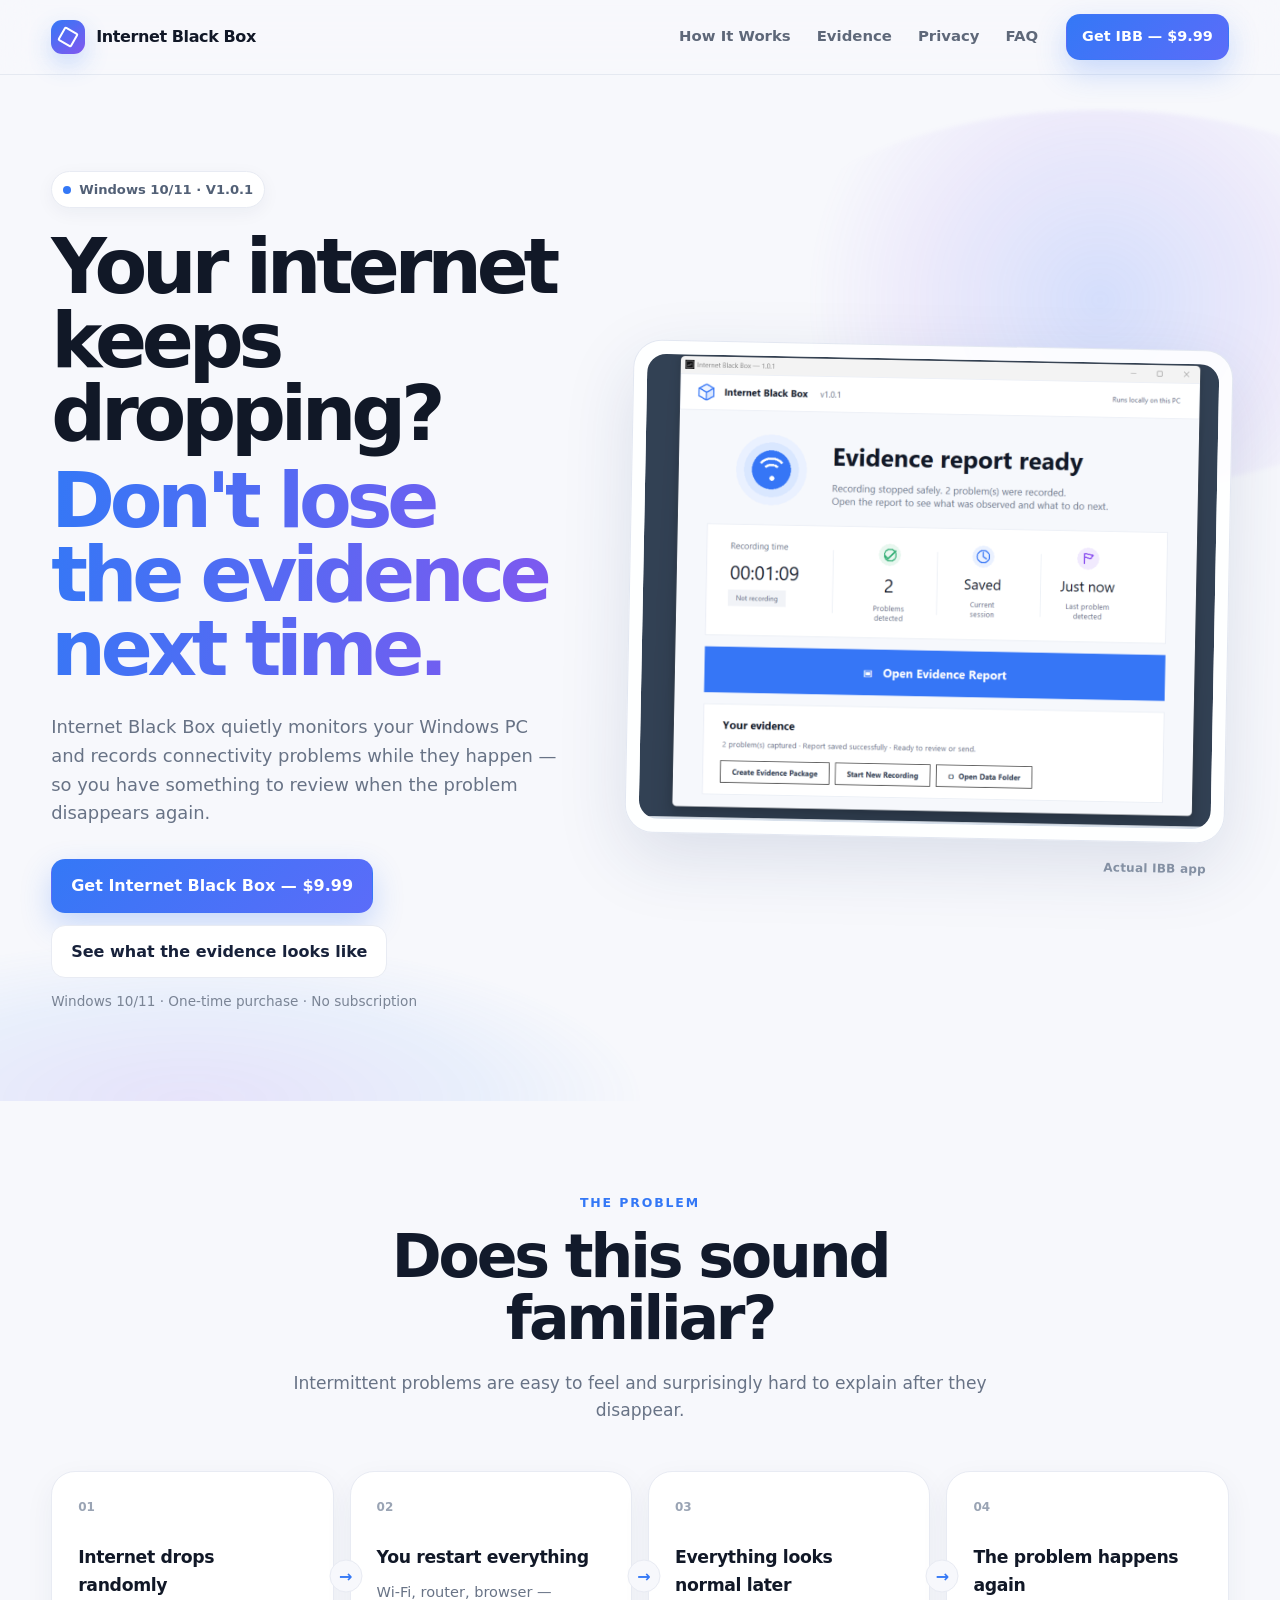
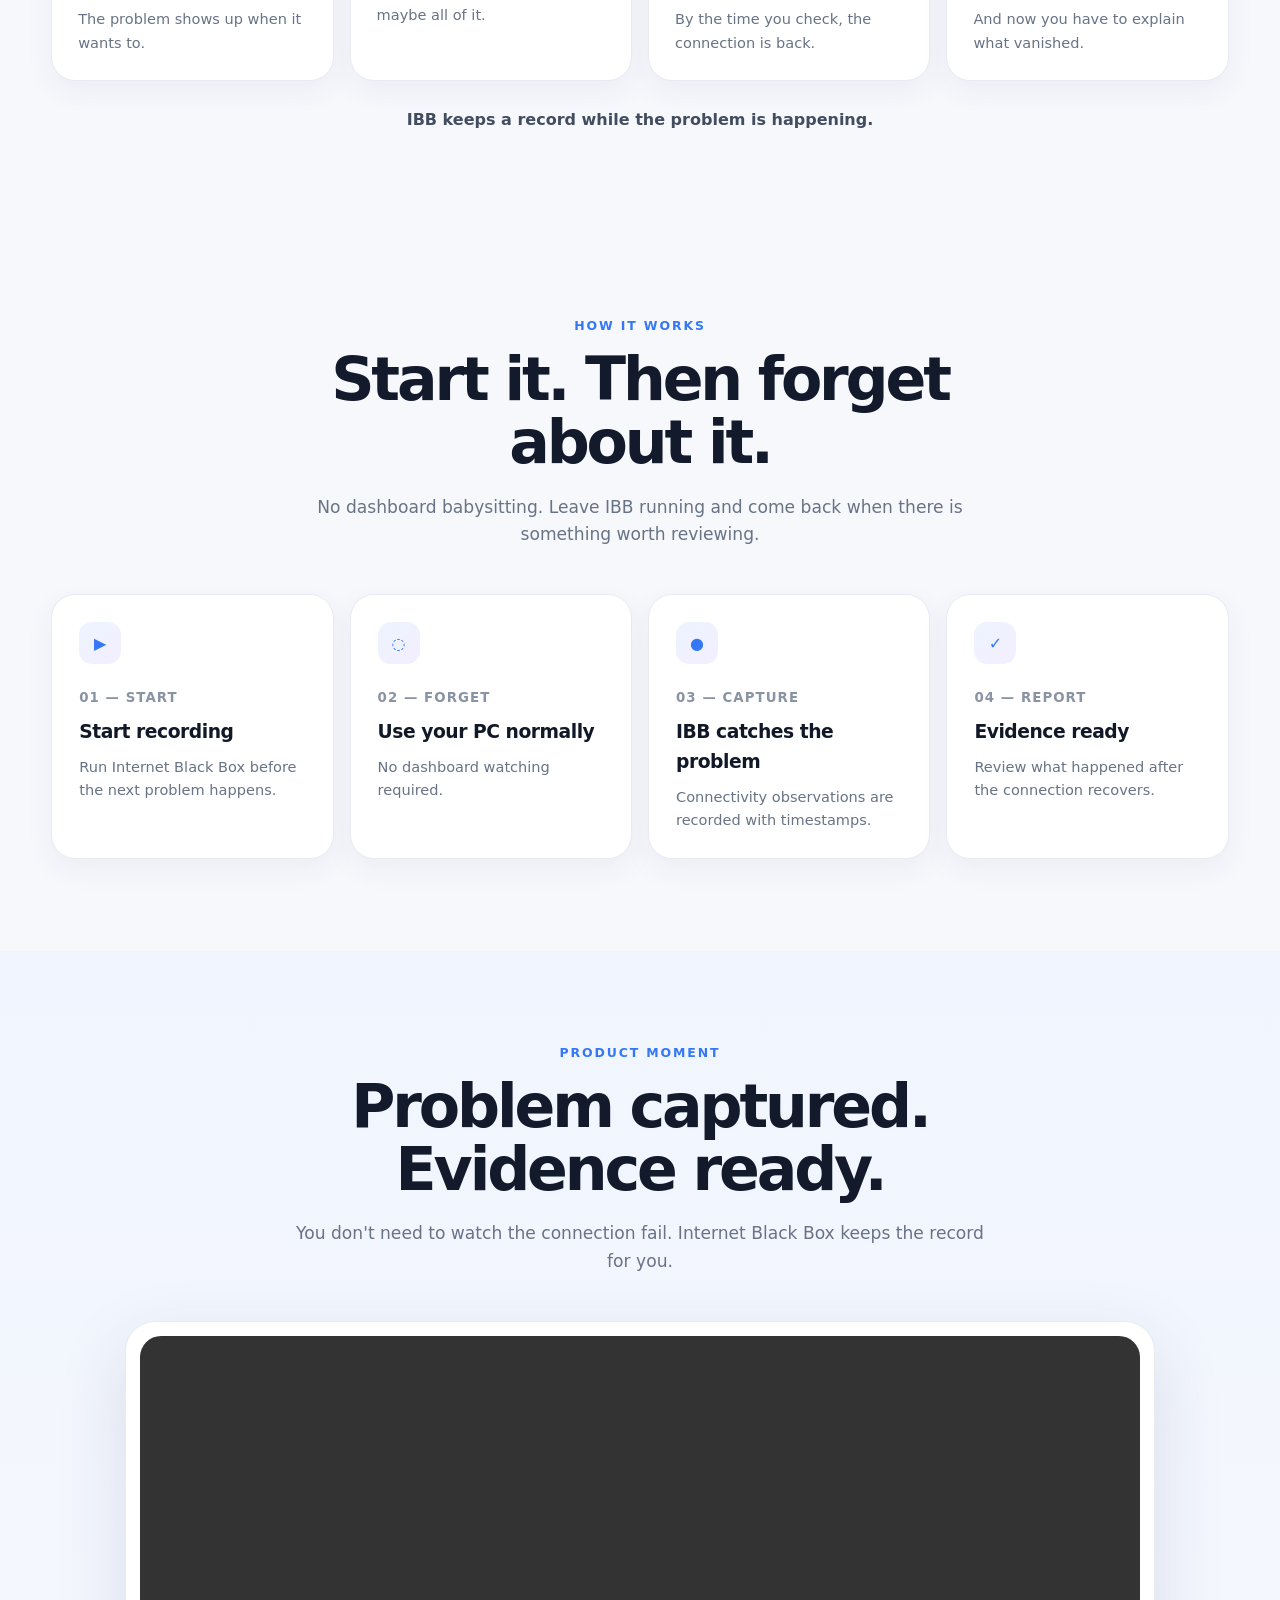
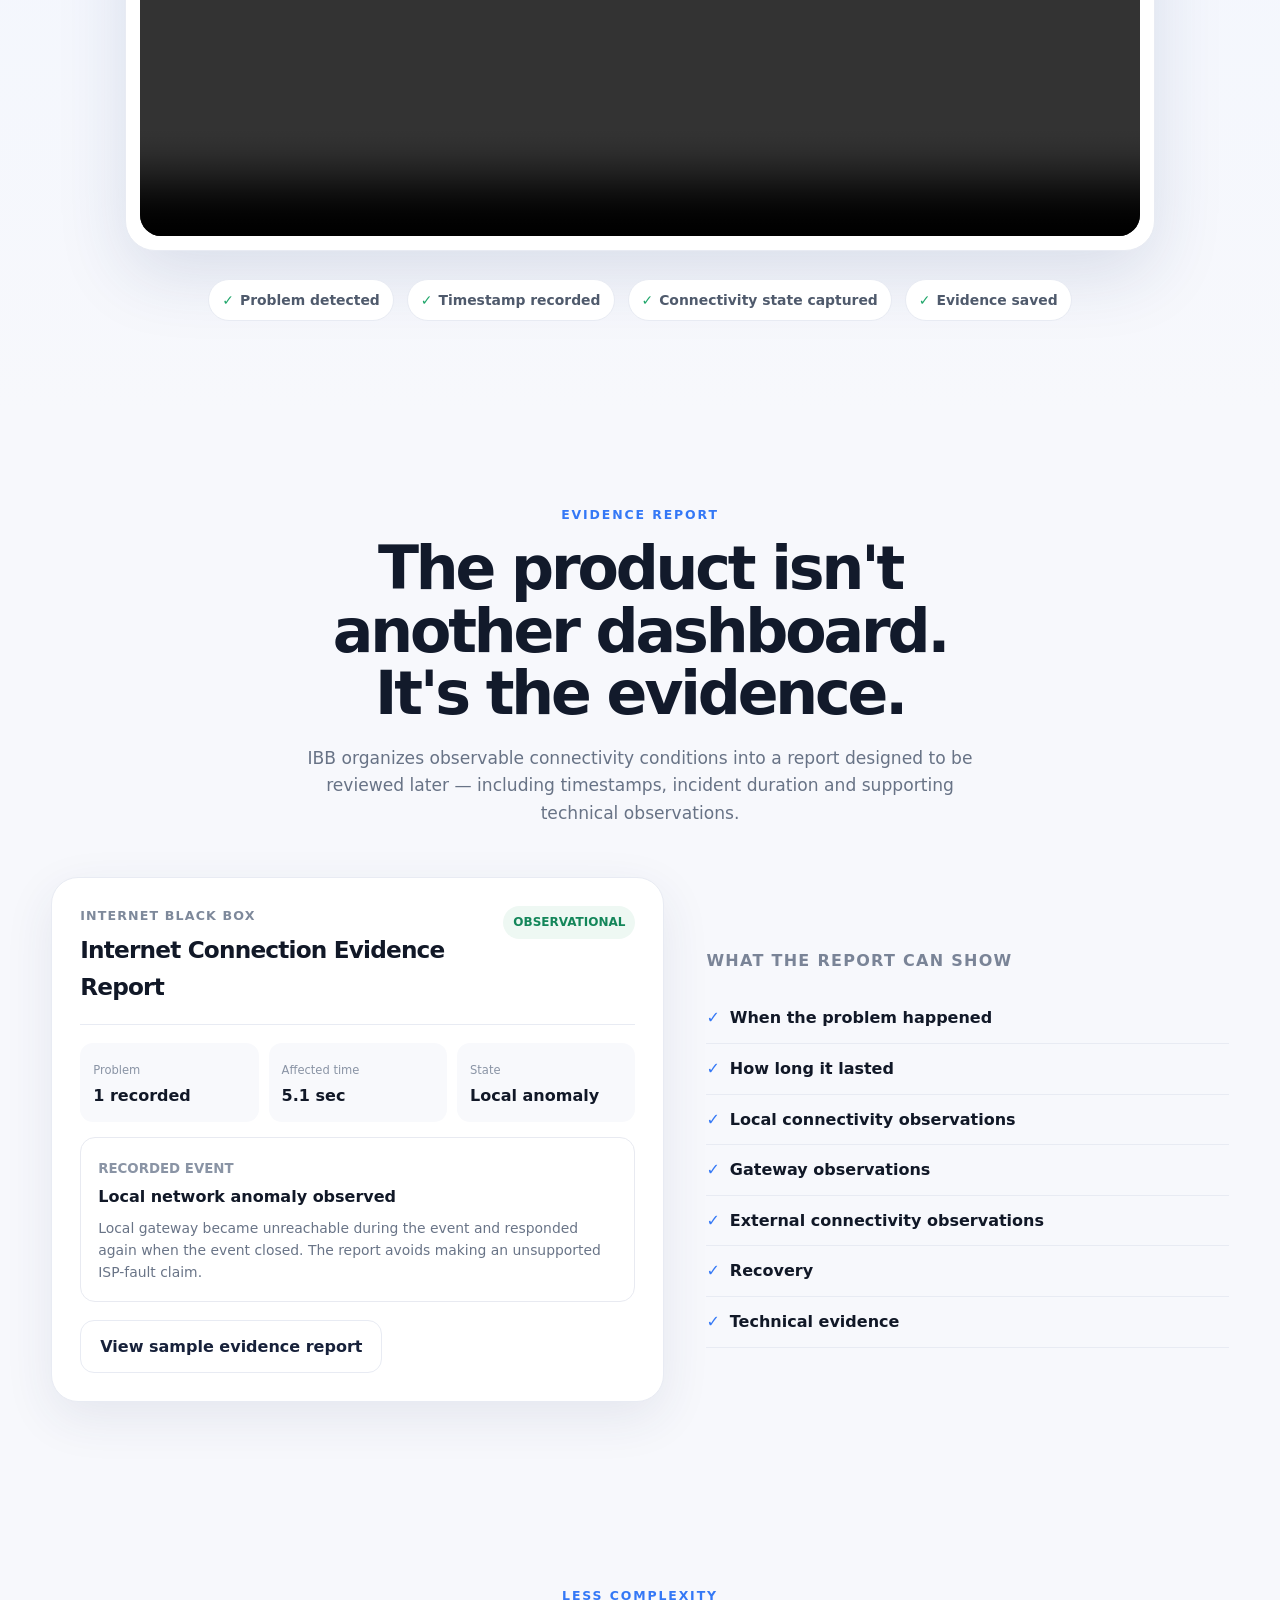
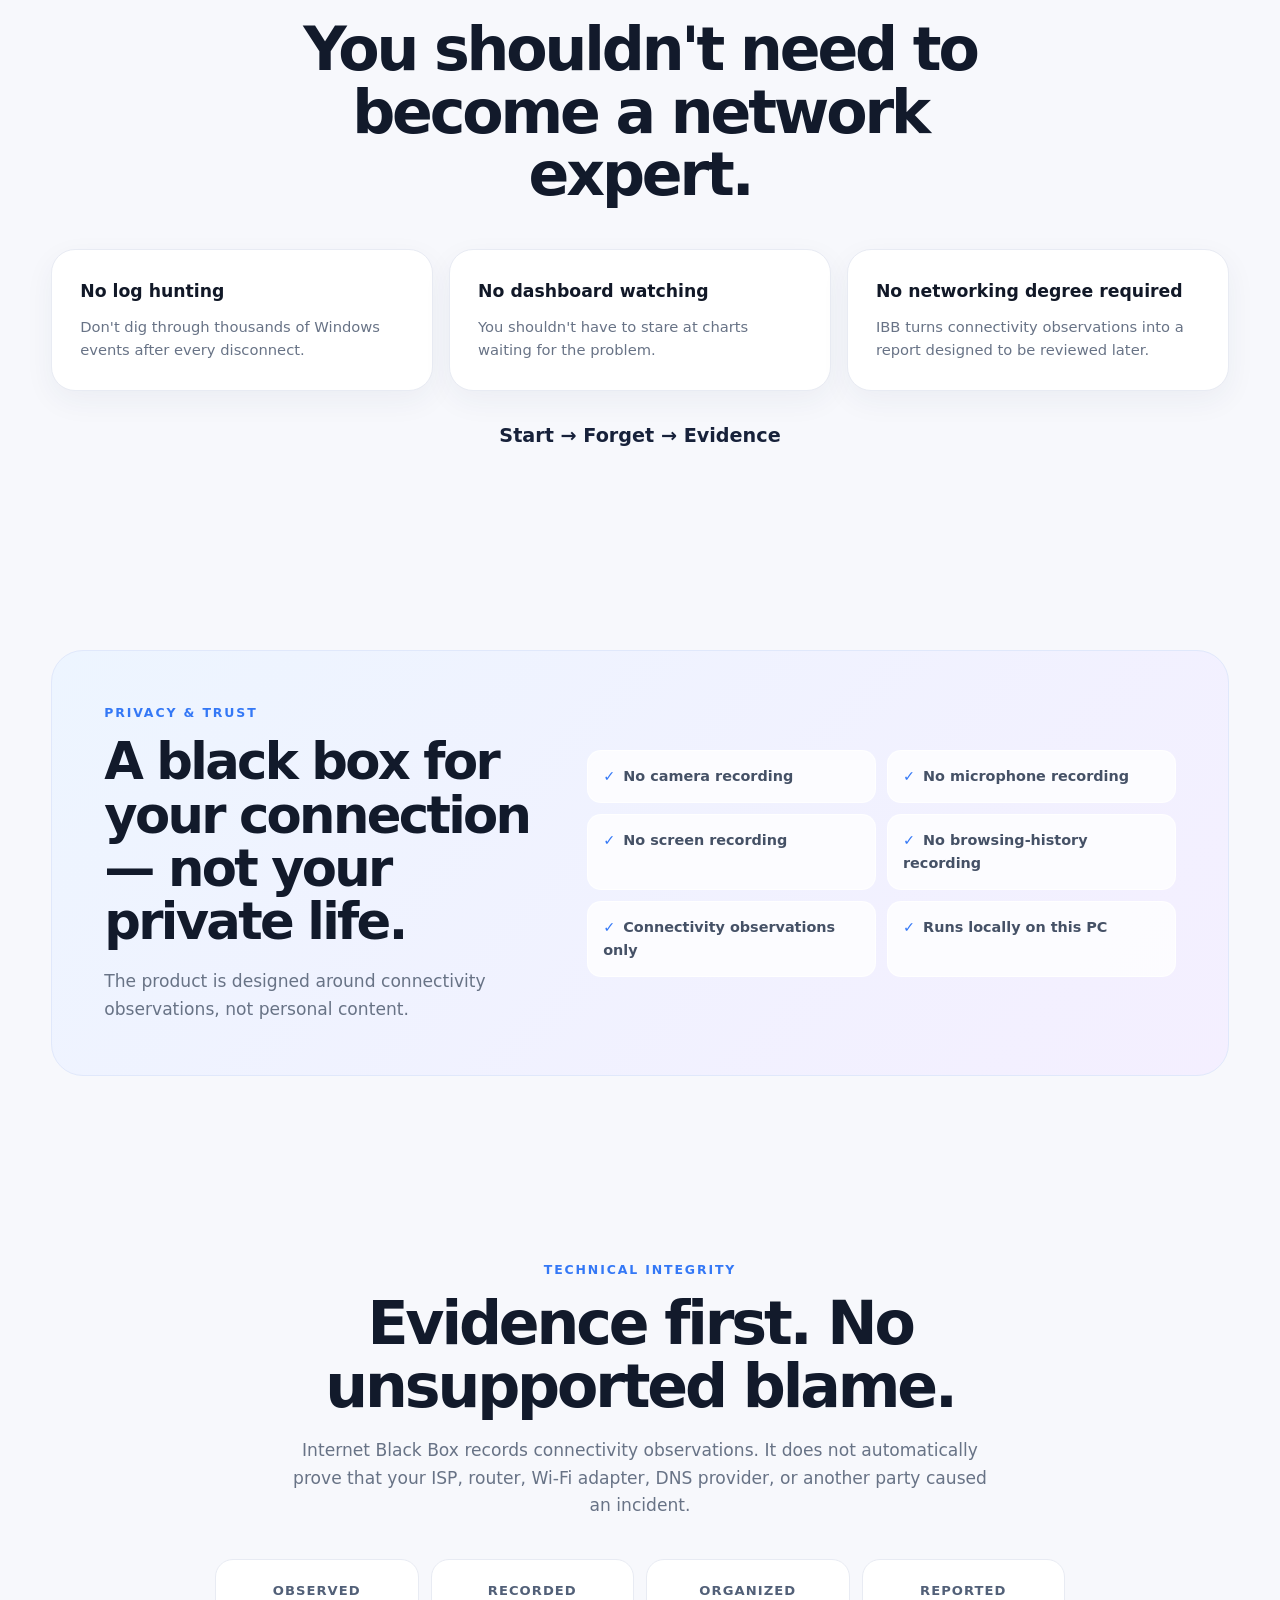
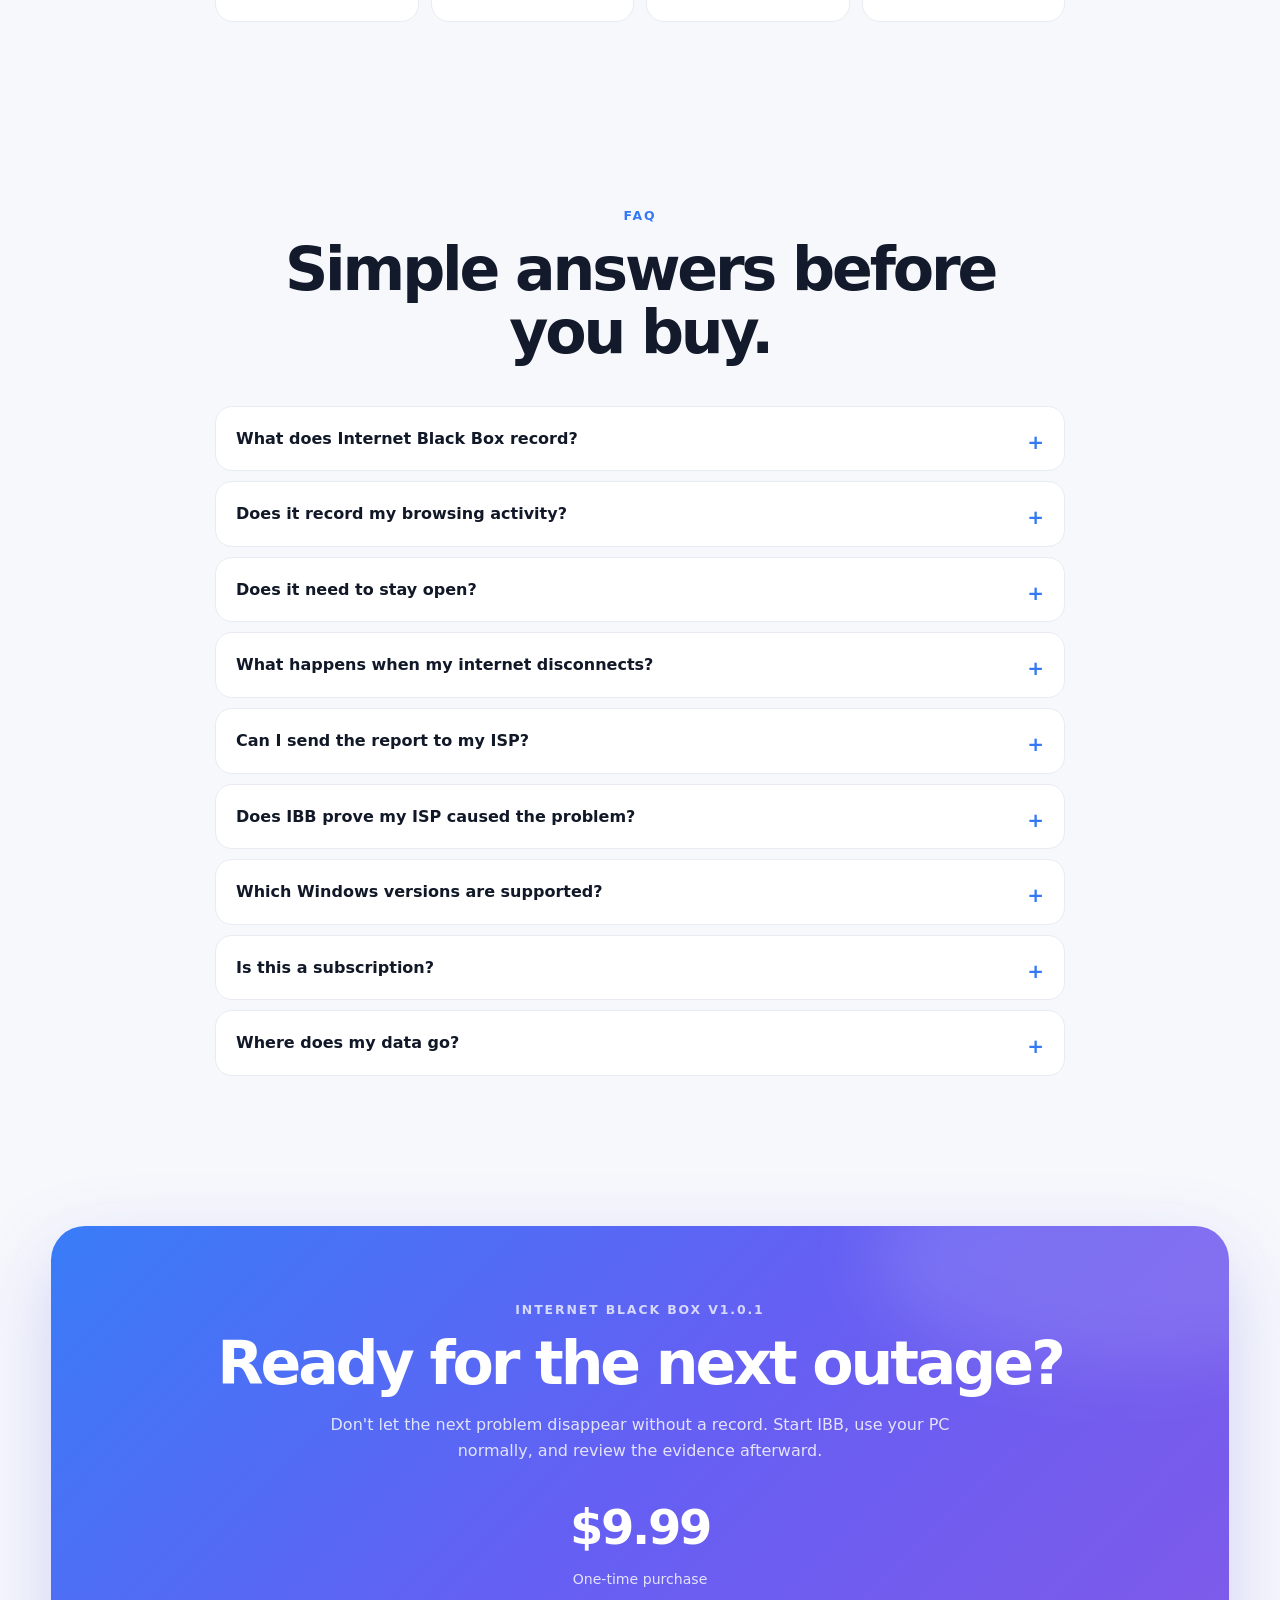
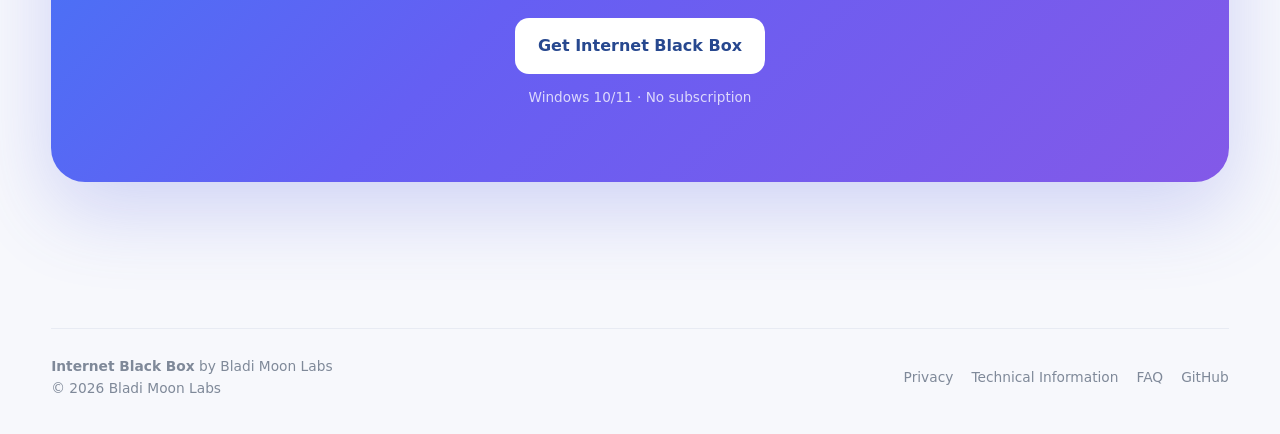
==== commit 4d02e171: "Update index.html" ====
--- a/index.html
+++ b/index.html
@@ -186,7 +186,12 @@
     <section class="product-moment">
       <div class="wrap">
         <div class="section-head fade"><div class="kicker">Product moment</div><h2>Problem captured. Evidence ready.</h2><p class="lead">You don't need to watch the connection fail. Internet Black Box keeps the record for you.</p></div>
-        <div class="big-shot fade"><img src="assets/ibb-evidence-ready.png" alt="Actual Internet Black Box application showing Evidence report ready" /></div>
+        <div class="big-shot fade">
+  <video controls playsinline preload="metadata" style="display:block;width:100%;border-radius:21px;">
+    <source src="internet-black-box-demo.mp4" type="video/mp4">
+    Your browser does not support the video tag.
+  </video>
+</div>
         <div class="checks fade"><span class="check"><b>✓</b>Problem detected</span><span class="check"><b>✓</b>Timestamp recorded</span><span class="check"><b>✓</b>Connectivity state captured</span><span class="check"><b>✓</b>Evidence saved</span></div>
       </div>
     </section>
@@ -253,4 +258,4 @@
     document.querySelectorAll('.fade').forEach(el => observer.observe(el));
   </script>
 </body>
-</html>+</html>
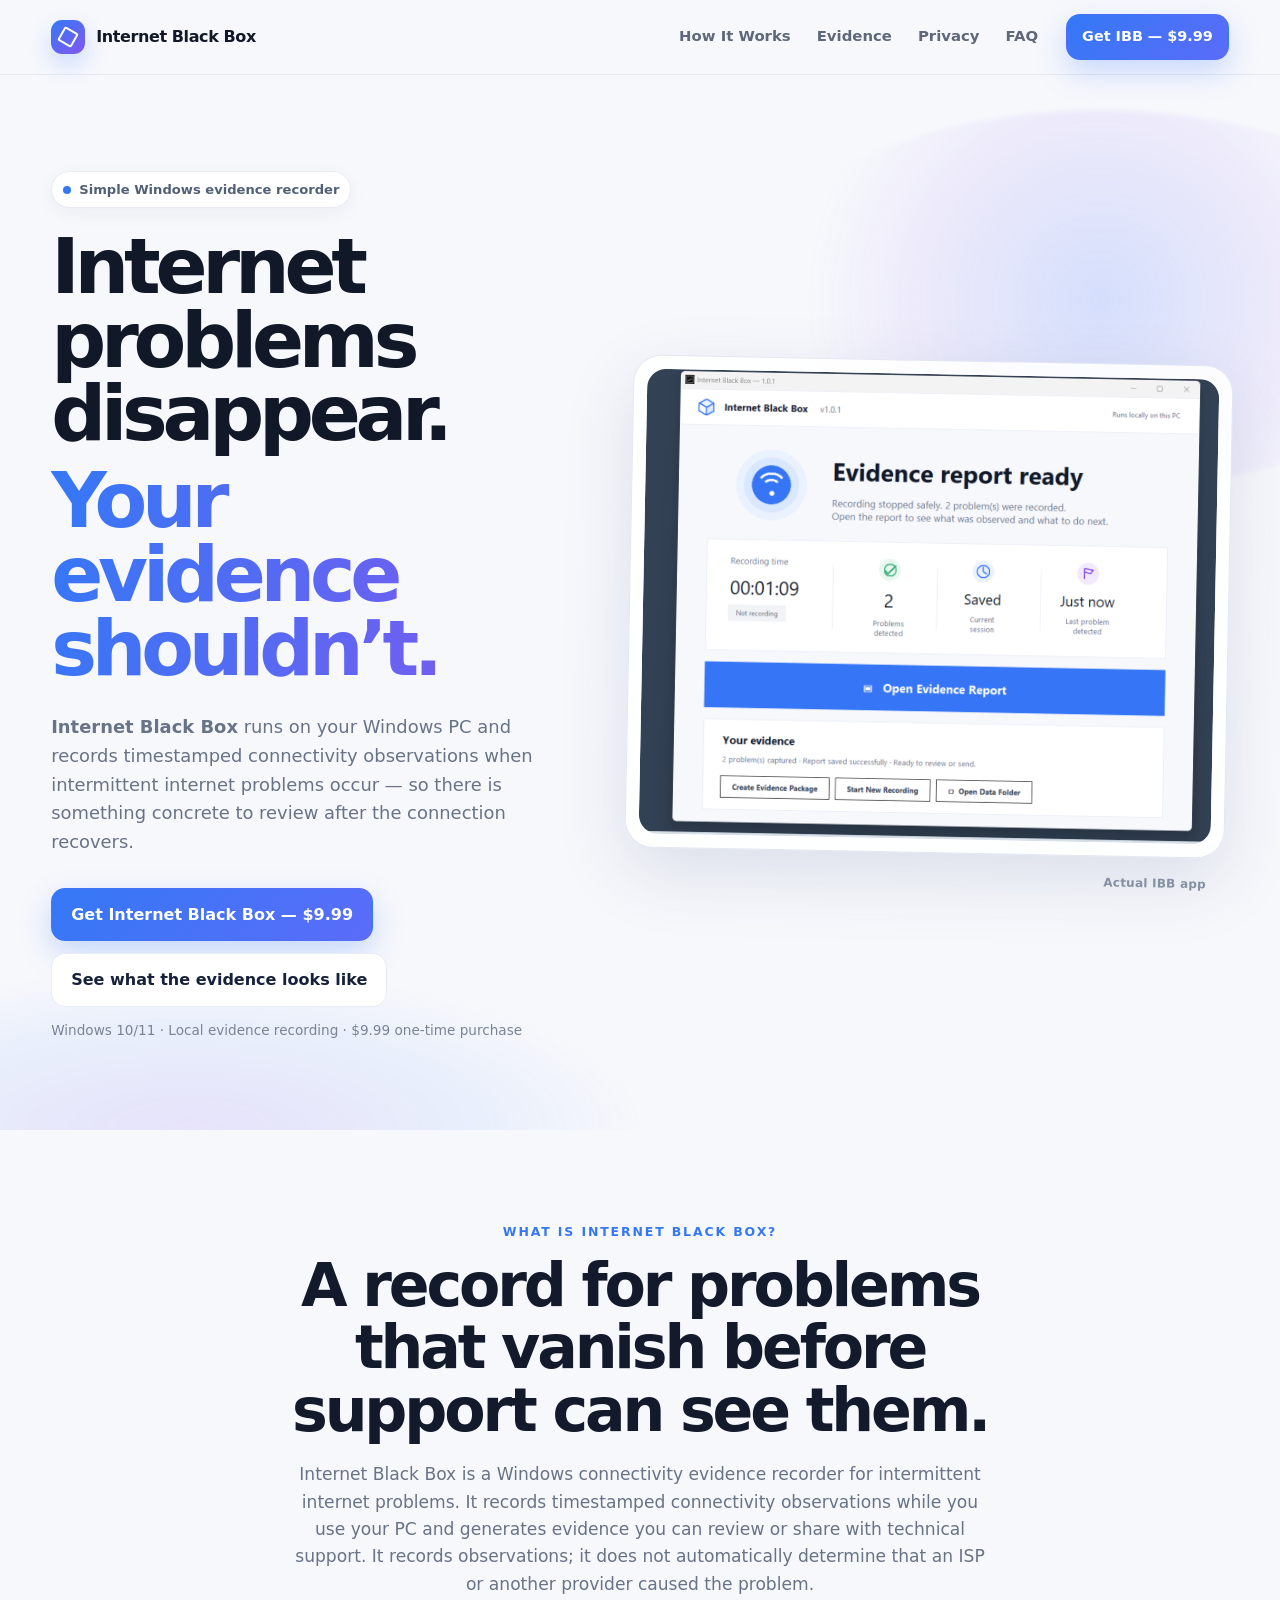
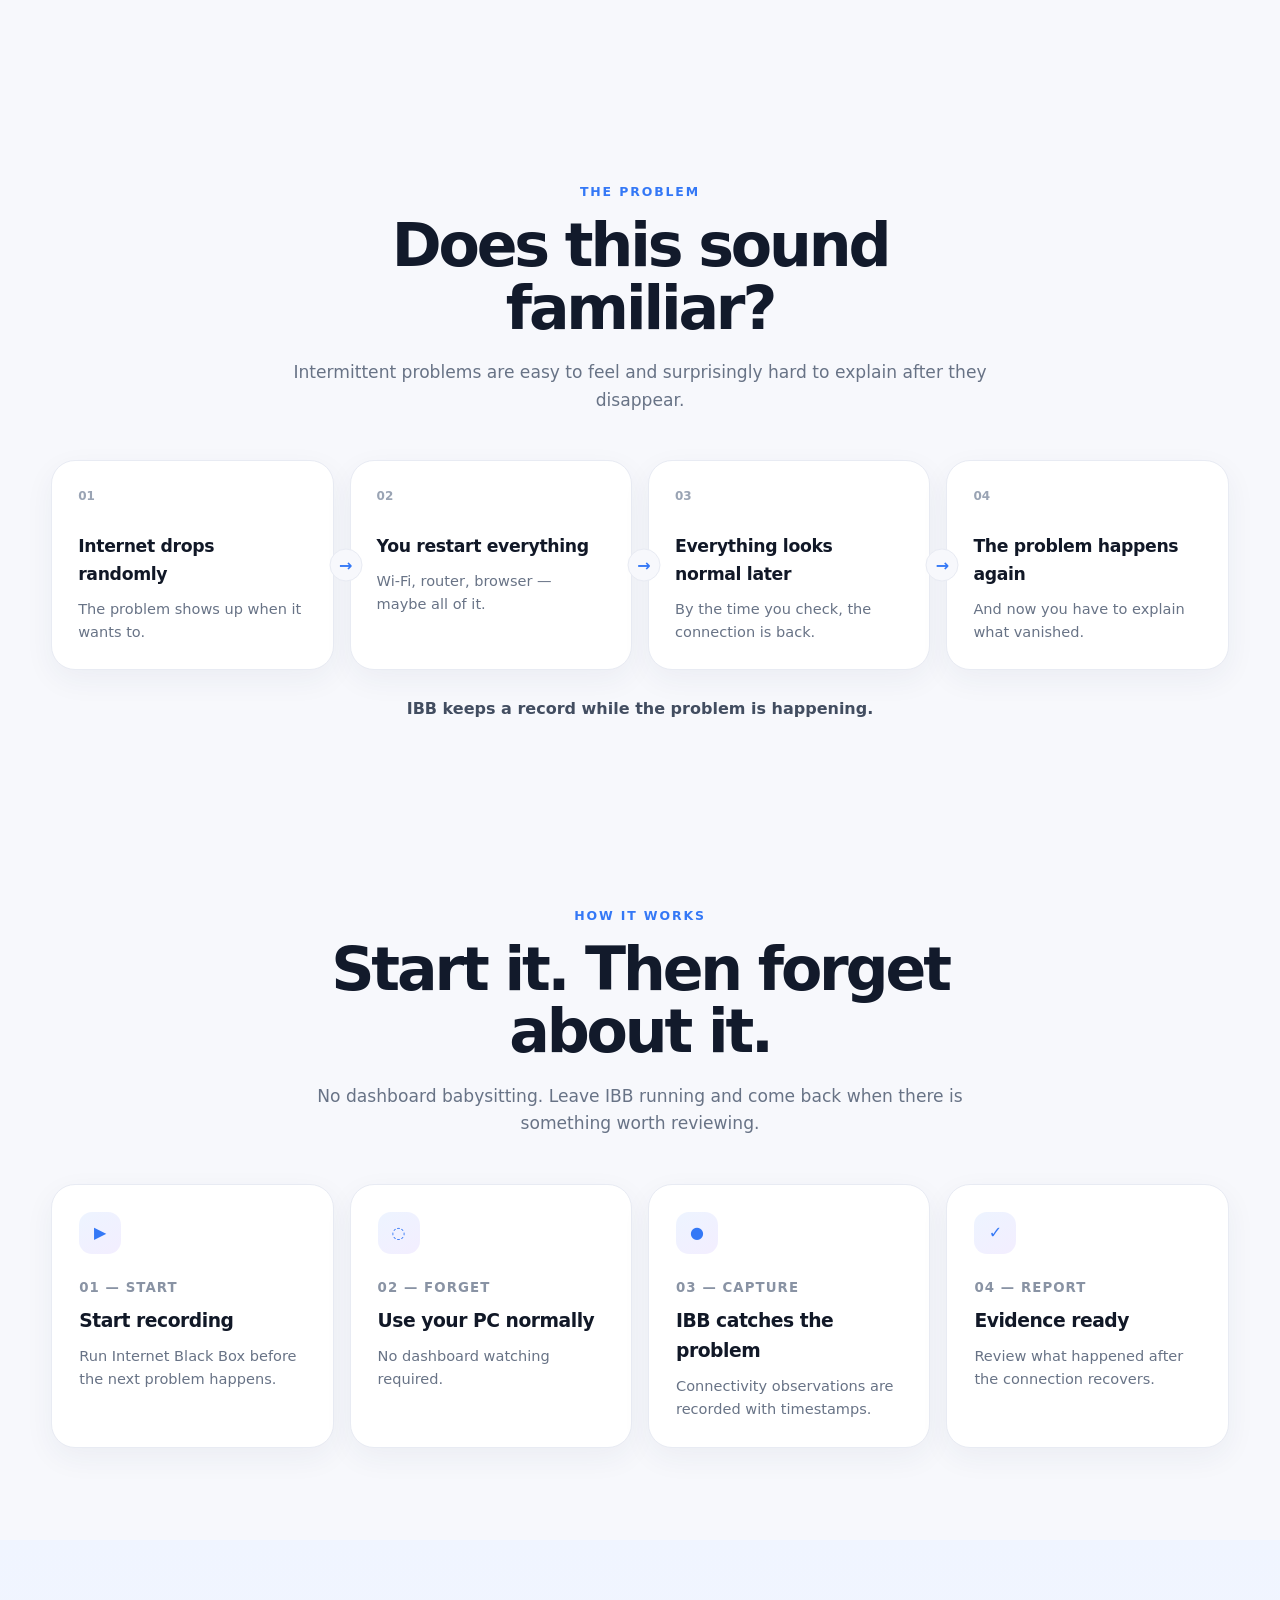
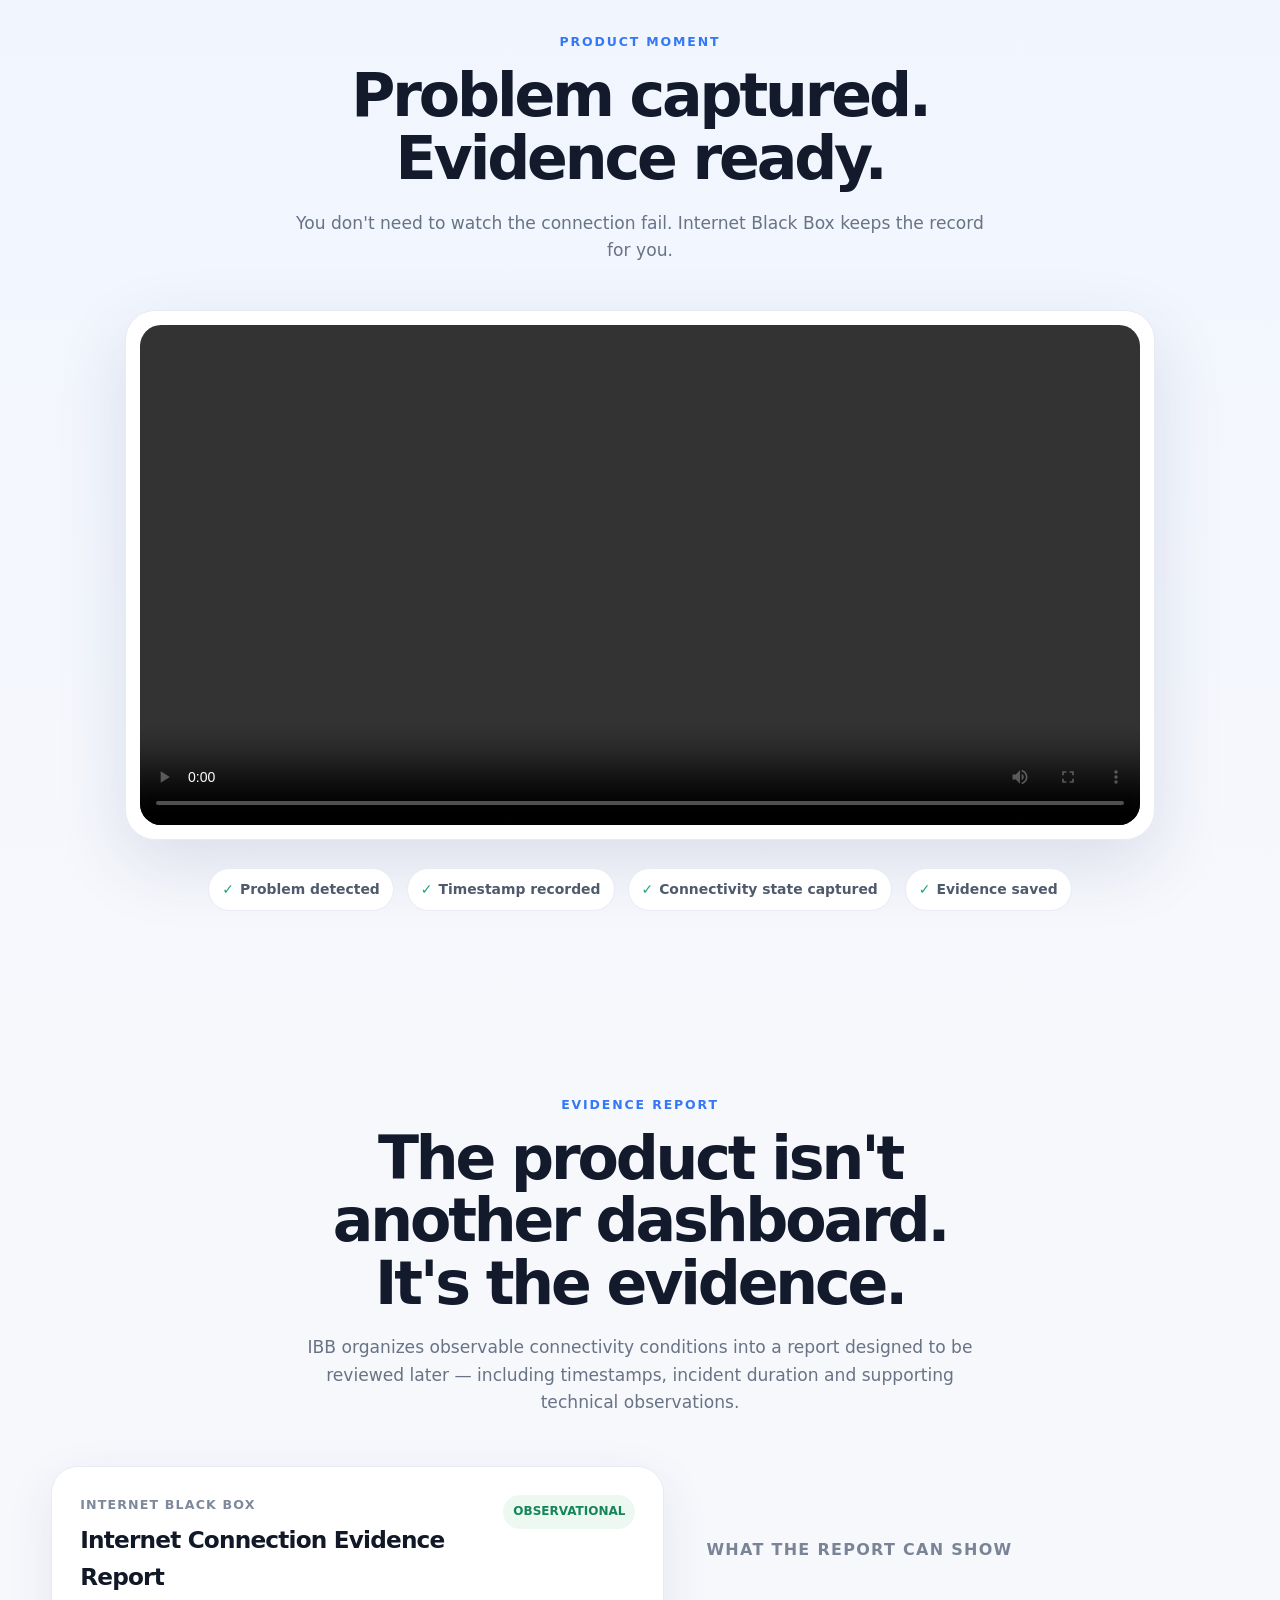
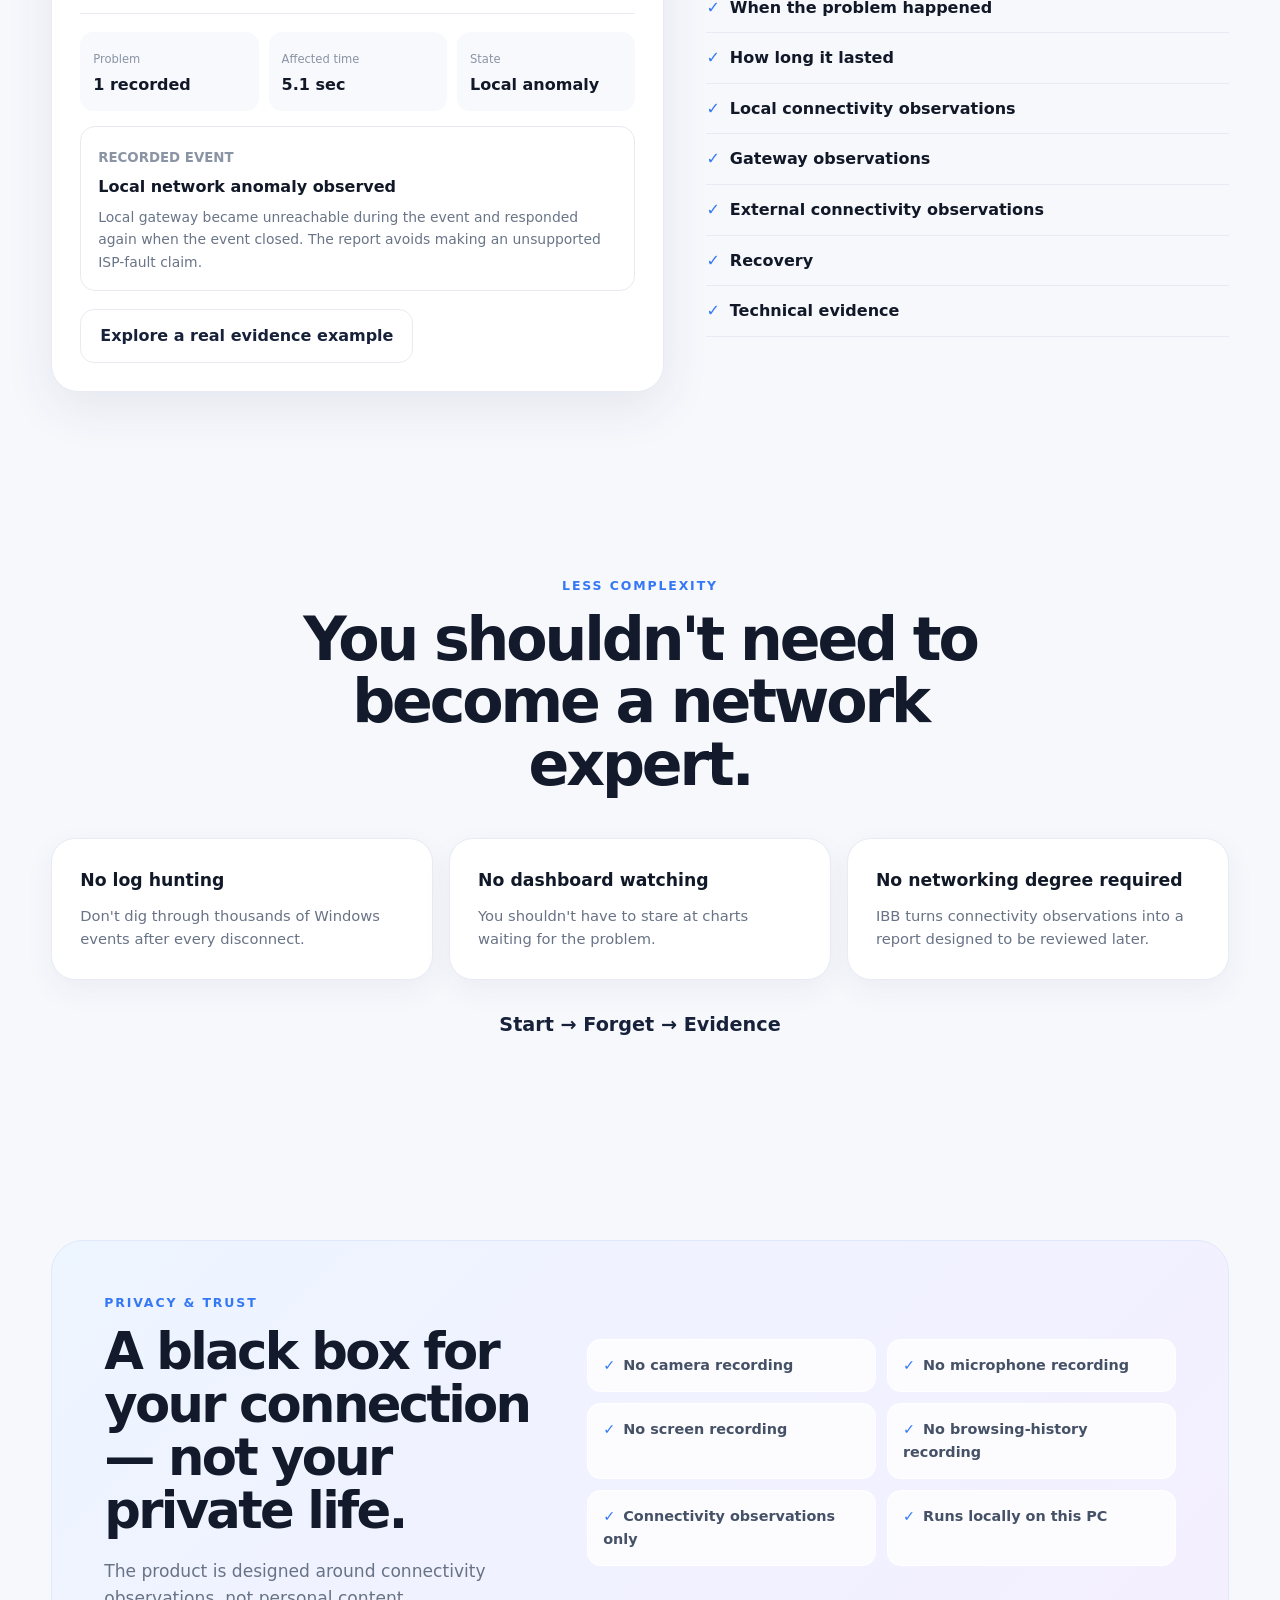
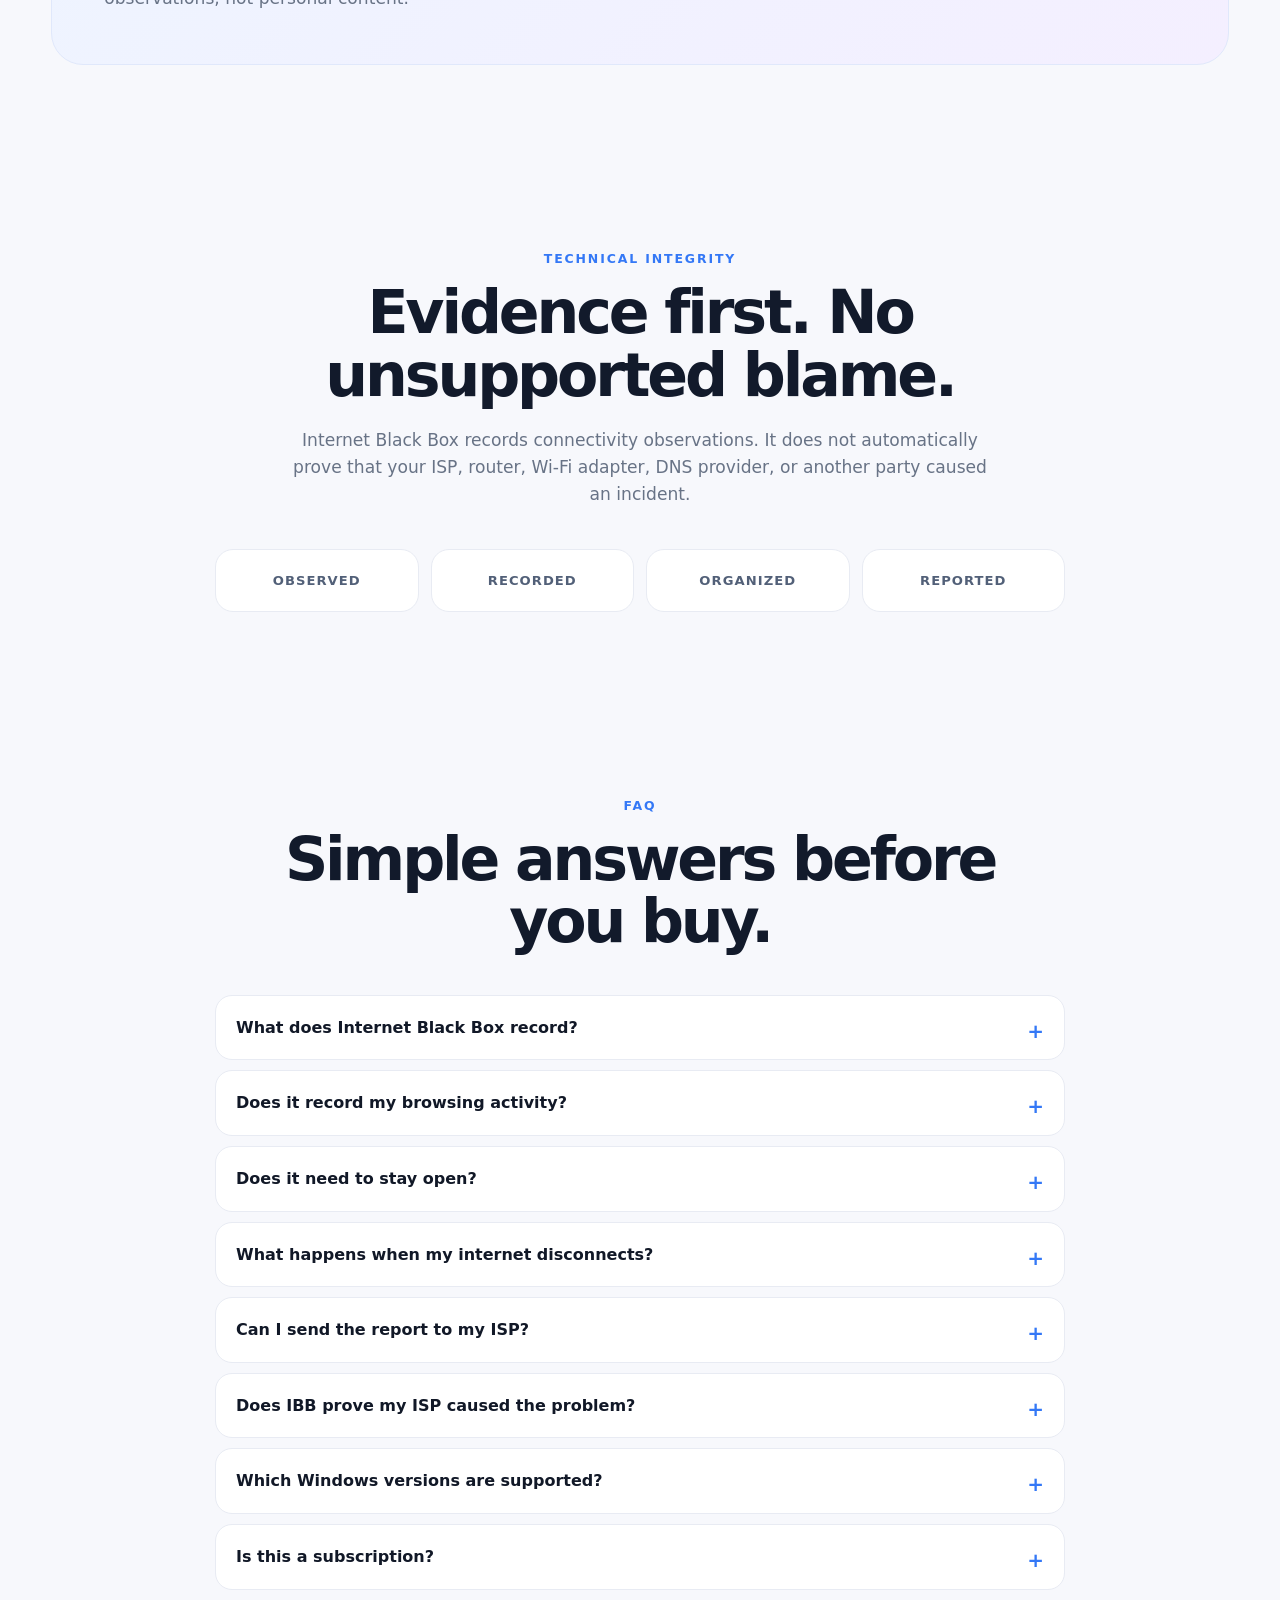
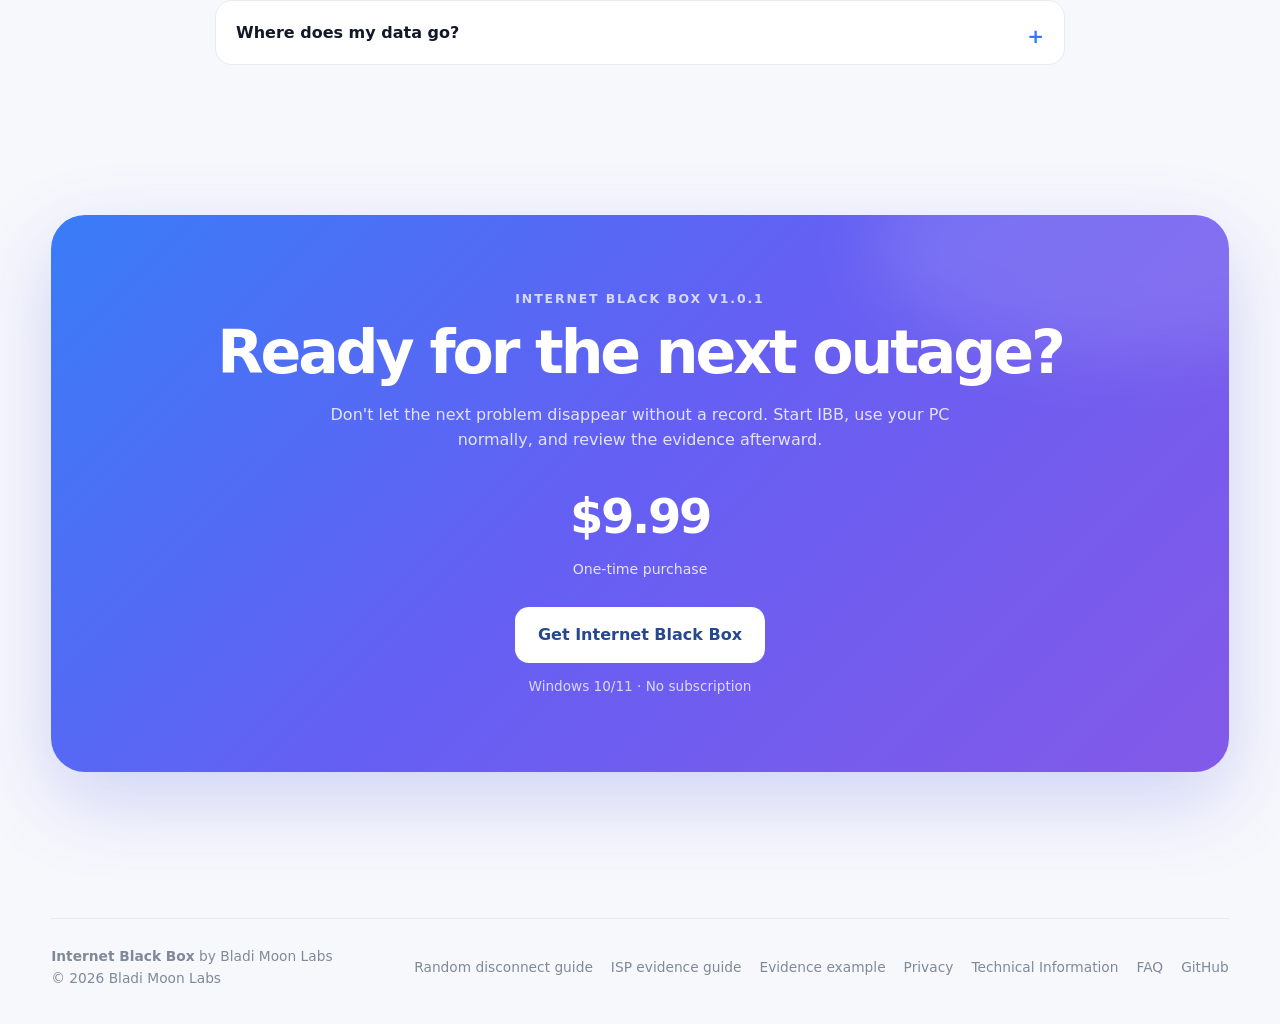
==== commit 139bf476: "Add files via upload" ====
--- a/index.html
+++ b/index.html
@@ -3,9 +3,15 @@
 <head>
   <meta charset="UTF-8" />
   <meta name="viewport" content="width=device-width, initial-scale=1.0" />
-  <meta name="description" content="Internet Black Box records intermittent connectivity problems on Windows and creates evidence reports you can review and share with support." />
+  <meta name="description" content="Internet Black Box records timestamped connectivity observations on Windows and creates evidence reports for intermittent internet problems.">
   <meta name="theme-color" content="#f7f8fc" />
-  <title>Internet Black Box — Keep the evidence when your internet drops</title>
+  <link rel="canonical" href="https://bladimoon37-wq.github.io/bladi-moon-labs/" />
+  <meta property="og:title" content="Internet Black Box — Keep evidence when your internet drops" />
+  <meta property="og:description" content="A simple Windows evidence recorder for intermittent connectivity problems." />
+  <meta property="og:type" content="website" />
+  <meta property="og:url" content="https://bladimoon37-wq.github.io/bladi-moon-labs/" />
+  <script type="application/ld+json">{"@context":"https://schema.org","@type":"SoftwareApplication","name":"Internet Black Box","applicationCategory":"UtilitiesApplication","operatingSystem":"Windows 10, Windows 11","description":"Windows connectivity evidence recorder for intermittent internet problems.","offers":{"@type":"Offer","price":"9.99","priceCurrency":"USD"},"author":{"@type":"Organization","name":"Bladi Moon Labs"}}</script>
+  <title>Internet Black Box — Internet Connectivity Evidence Recorder for Windows</title>
   <style>
     :root{
       --bg:#f7f8fc; --surface:#fff; --ink:#111827; --navy:#17213a; --muted:#687386;
@@ -141,23 +147,28 @@
       <div class="nav-links">
         <a href="#how">How It Works</a><a href="#evidence">Evidence</a><a href="#privacy">Privacy</a><a href="#faq">FAQ</a>
       </div>
-      <a class="btn btn-primary nav-cta" href="https://bladi-moon-labs.lemonsqueezy.com/checkout/buy/8b5fcbf4-2ccb-4808-a699-0558b804af4f">Get IBB — $9.99</a>
+      <a class="btn btn-primary nav-cta" href="https://bladimoon.gumroad.com/l/dpepux?wanted=true">Get IBB — $9.99</a>
     </nav>
   </header>
   <main id="top">
     <section class="hero">
       <div class="wrap hero-grid">
         <div>
-          <div class="eyebrow"><span class="eyebrow-dot"></span>Windows 10/11 · V1.0.1</div>
-          <h1>Your internet keeps dropping?<span class="accent">Don't lose the evidence next time.</span></h1>
-          <p class="hero-copy">Internet Black Box quietly monitors your Windows PC and records connectivity problems while they happen — so you have something to review when the problem disappears again.</p>
+          <div class="eyebrow"><span class="eyebrow-dot"></span>Simple Windows evidence recorder</div>
+          <h1>Internet problems disappear.<span class="accent">Your evidence shouldn’t.</span></h1>
+          <p class="hero-copy"><strong>Internet Black Box</strong> runs on your Windows PC and records timestamped connectivity observations when intermittent internet problems occur — so there is something concrete to review after the connection recovers.</p>
           <div class="hero-actions">
-            <a class="btn btn-primary" href="https://bladi-moon-labs.lemonsqueezy.com/checkout/buy/8b5fcbf4-2ccb-4808-a699-0558b804af4f">Get Internet Black Box — $9.99</a>
+            <a class="btn btn-primary" href="https://bladimoon.gumroad.com/l/dpepux?wanted=true">Get Internet Black Box — $9.99</a>
             <a class="btn btn-ghost" href="#evidence">See what the evidence looks like</a>
           </div>
-          <div class="micro">Windows 10/11 · One-time purchase · No subscription</div>
+          <div class="micro">Windows 10/11 · Local evidence recording · $9.99 one-time purchase</div>
         </div>
         <div class="shot-shell"><img src="assets/ibb-evidence-ready.png" alt="Actual Internet Black Box Evidence report ready screen" /></div>
+      </div>
+    </section>
+    <section id="what-is-ibb">
+      <div class="wrap">
+        <div class="section-head fade"><div class="kicker">What is Internet Black Box?</div><h2>A record for problems that vanish before support can see them.</h2><p class="lead">Internet Black Box is a Windows connectivity evidence recorder for intermittent internet problems. It records timestamped connectivity observations while you use your PC and generates evidence you can review or share with technical support. It records observations; it does not automatically determine that an ISP or another provider caused the problem.</p></div>
       </div>
     </section>
     <section>
@@ -203,7 +214,7 @@
             <div class="report-top"><div><div class="report-brand">INTERNET BLACK BOX</div><div class="report-title">Internet Connection Evidence Report</div></div><div class="quality">OBSERVATIONAL</div></div>
             <div class="report-metrics"><div class="metric"><span>Problem</span><strong>1 recorded</strong></div><div class="metric"><span>Affected time</span><strong>5.1 sec</strong></div><div class="metric"><span>State</span><strong>Local anomaly</strong></div></div>
             <div class="incident"><small>RECORDED EVENT</small><strong>Local network anomaly observed</strong><p>Local gateway became unreachable during the event and responded again when the event closed. The report avoids making an unsupported ISP-fault claim.</p></div>
-            <div class="hero-actions" style="margin-top:18px"><a class="btn btn-ghost" href="sample-evidence-report.html">View sample evidence report</a></div>
+            <div class="hero-actions" style="margin-top:18px"><a class="btn btn-ghost" href="evidence-example/">Explore a real evidence example</a></div>
           </div>
           <div class="evidence-list fade">
             <h3>WHAT THE REPORT CAN SHOW</h3><ul><li>When the problem happened</li><li>How long it lasted</li><li>Local connectivity observations</li><li>Gateway observations</li><li>External connectivity observations</li><li>Recovery</li><li>Technical evidence</li></ul>
@@ -247,10 +258,10 @@
       </div>
     </section>
     <section id="release" class="final"><div class="wrap"><div class="purchase fade">
-      <div class="kicker" style="color:rgba(255,255,255,.75)">Internet Black Box V1.0.1</div><h2>Ready for the next outage?</h2><p>Don't let the next problem disappear without a record. Start IBB, use your PC normally, and review the evidence afterward.</p><div class="price">$9.99</div><div class="one-time">One-time purchase</div><a class="btn" href="https://bladi-moon-labs.lemonsqueezy.com/checkout/buy/8b5fcbf4-2ccb-4808-a699-0558b804af4f">Get Internet Black Box</a><div class="micro" style="position:relative;color:rgba(255,255,255,.76)">Windows 10/11 · No subscription</div>
+      <div class="kicker" style="color:rgba(255,255,255,.75)">Internet Black Box V1.0.1</div><h2>Ready for the next outage?</h2><p>Don't let the next problem disappear without a record. Start IBB, use your PC normally, and review the evidence afterward.</p><div class="price">$9.99</div><div class="one-time">One-time purchase</div><a class="btn" href="https://bladimoon.gumroad.com/l/dpepux?wanted=true">Get Internet Black Box</a><div class="micro" style="position:relative;color:rgba(255,255,255,.76)">Windows 10/11 · No subscription</div>
     </div></div></section>
   </main>
-  <footer><div class="wrap footer-grid"><div><strong>Internet Black Box</strong> by Bladi Moon Labs<br>© 2026 Bladi Moon Labs</div><div class="footer-links"><a href="#privacy">Privacy</a><a href="#technical">Technical Information</a><a href="#faq">FAQ</a><a href="https://github.com/bladimoon37-wq/bladi-moon-labs">GitHub</a></div></div></footer>
+  <footer><div class="wrap footer-grid"><div><strong>Internet Black Box</strong> by Bladi Moon Labs<br>© 2026 Bladi Moon Labs</div><div class="footer-links"><a href="internet-keeps-disconnecting/">Random disconnect guide</a><a href="prove-internet-outages-to-isp/">ISP evidence guide</a><a href="evidence-example/">Evidence example</a><a href="#privacy">Privacy</a><a href="#technical">Technical Information</a><a href="#faq">FAQ</a><a href="https://github.com/bladimoon37-wq/bladi-moon-labs">GitHub</a></div></div></footer>
   <script>
     const observer = new IntersectionObserver(entries => entries.forEach(entry => {
       if (entry.isIntersecting) { entry.target.classList.add('visible'); observer.unobserve(entry.target); }
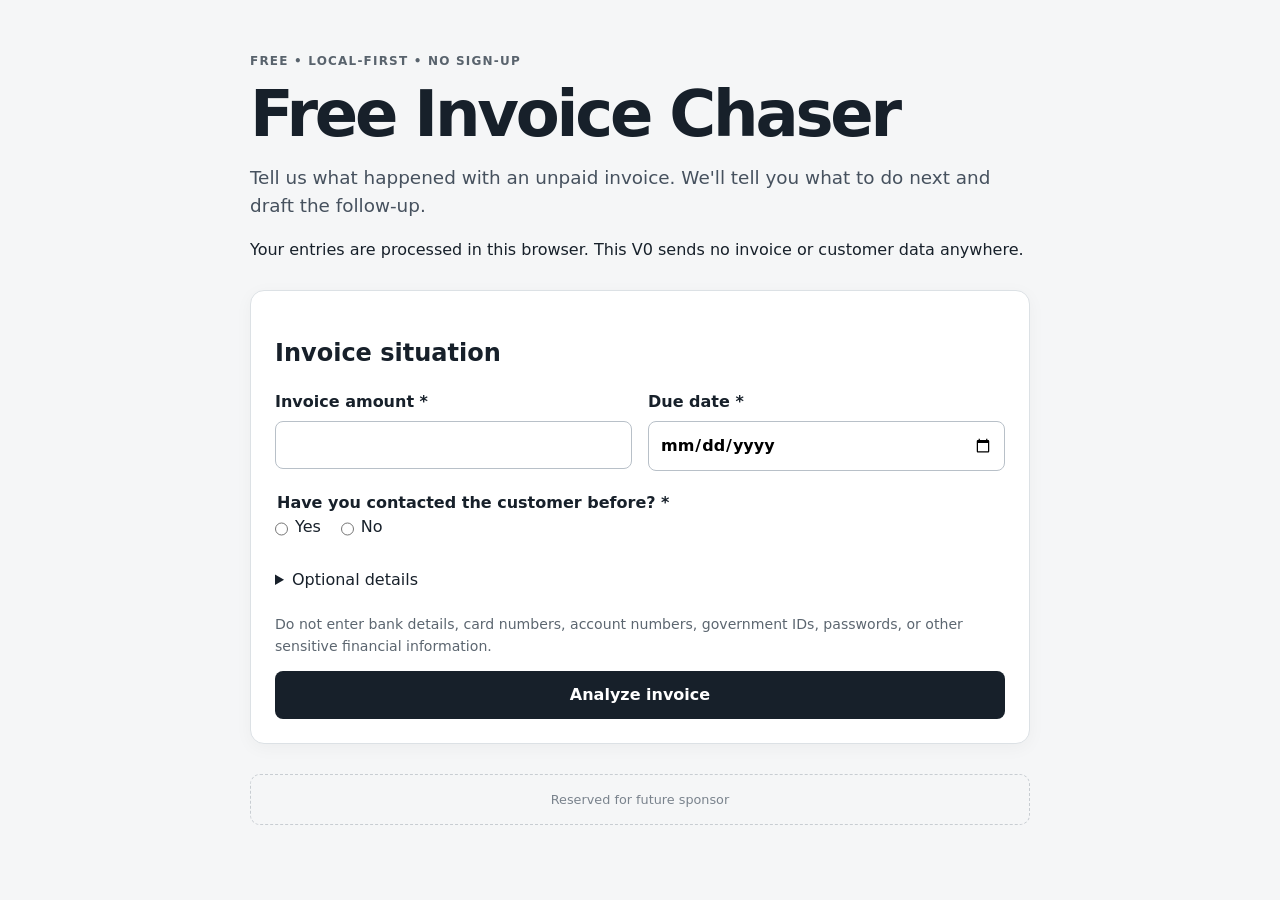
==== commit 52cbca45: "Add files via upload" ====
--- a/index.html
+++ b/index.html
@@ -1,272 +1,10 @@
-<!DOCTYPE html>
-<html lang="en">
-<head>
-  <meta charset="UTF-8" />
-  <meta name="viewport" content="width=device-width, initial-scale=1.0" />
-  <meta name="description" content="Internet Black Box records timestamped connectivity observations on Windows and creates evidence reports for intermittent internet problems.">
-  <meta name="theme-color" content="#f7f8fc" />
-  <link rel="canonical" href="https://bladimoon37-wq.github.io/bladi-moon-labs/" />
-  <meta property="og:title" content="Internet Black Box — Keep evidence when your internet drops" />
-  <meta property="og:description" content="A simple Windows evidence recorder for intermittent connectivity problems." />
-  <meta property="og:type" content="website" />
-  <meta property="og:url" content="https://bladimoon37-wq.github.io/bladi-moon-labs/" />
-  <script type="application/ld+json">{"@context":"https://schema.org","@type":"SoftwareApplication","name":"Internet Black Box","applicationCategory":"UtilitiesApplication","operatingSystem":"Windows 10, Windows 11","description":"Windows connectivity evidence recorder for intermittent internet problems.","offers":{"@type":"Offer","price":"9.99","priceCurrency":"USD"},"author":{"@type":"Organization","name":"Bladi Moon Labs"}}</script>
-  <title>Internet Black Box — Internet Connectivity Evidence Recorder for Windows</title>
-  <style>
-    :root{
-      --bg:#f7f8fc; --surface:#fff; --ink:#111827; --navy:#17213a; --muted:#687386;
-      --line:#e8ebf3; --blue:#3478f6; --blue2:#5b6cf9; --purple:#8257ef;
-      --soft-blue:#edf4ff; --soft-purple:#f3eeff; --ok:#1fa66a; --shadow:0 24px 70px rgba(32,55,105,.13);
-      --radius:24px;
-    }
-    *{box-sizing:border-box}
-    html{scroll-behavior:smooth}
-    body{margin:0;font-family:Inter,ui-sans-serif,system-ui,-apple-system,BlinkMacSystemFont,"Segoe UI",sans-serif;background:var(--bg);color:var(--ink);line-height:1.6}
-    a{color:inherit;text-decoration:none}
-    .wrap{width:min(1180px,92vw);margin:auto}
-    .nav-shell{position:sticky;top:0;z-index:30;background:rgba(247,248,252,.88);backdrop-filter:blur(18px);border-bottom:1px solid rgba(226,230,239,.8)}
-    nav{height:74px;display:flex;align-items:center;gap:28px}
-    .brand{display:flex;align-items:center;gap:11px;font-weight:850;letter-spacing:-.025em;white-space:nowrap}
-    .brand-mark{width:34px;height:34px;border-radius:11px;background:linear-gradient(145deg,var(--blue),var(--purple));display:grid;place-items:center;box-shadow:0 10px 25px rgba(52,120,246,.24)}
-    .cube{width:16px;height:16px;border:2px solid #fff;transform:rotate(30deg);border-radius:2px}
-    .nav-links{display:flex;gap:26px;margin-left:auto;color:#5e6879;font-size:.93rem;font-weight:650}
-    .nav-links a:hover{color:var(--ink)}
-    .btn{display:inline-flex;align-items:center;justify-content:center;gap:8px;border-radius:14px;padding:13px 19px;font-weight:780;transition:.2s ease;border:1px solid transparent}
-    .btn:hover{transform:translateY(-2px)}
-    .btn-primary{background:linear-gradient(135deg,var(--blue),var(--blue2));color:#fff;box-shadow:0 12px 30px rgba(52,120,246,.25)}
-    .btn-ghost{background:#fff;border-color:var(--line);color:var(--navy)}
-    .nav-cta{padding:10px 15px;font-size:.9rem}
-    .hero{position:relative;overflow:hidden;padding:96px 0 88px}
-    .hero:before,.hero:after{content:"";position:absolute;pointer-events:none;border-radius:50%;filter:blur(2px)}
-    .hero:before{width:720px;height:380px;right:-180px;top:35px;background:radial-gradient(circle,rgba(79,121,255,.20),rgba(125,81,239,.08) 45%,transparent 72%)}
-    .hero:after{width:900px;height:320px;left:-260px;bottom:-160px;background:radial-gradient(ellipse,rgba(111,82,242,.12),rgba(53,126,246,.07) 45%,transparent 72%)}
-    .hero-grid{position:relative;display:grid;grid-template-columns:.92fr 1.08fr;gap:66px;align-items:center;z-index:1}
-    .eyebrow{display:inline-flex;align-items:center;gap:8px;padding:7px 11px;border-radius:999px;background:#fff;border:1px solid var(--line);font-size:.82rem;color:#526076;font-weight:750;box-shadow:0 5px 18px rgba(29,45,81,.05)}
-    .eyebrow-dot{width:8px;height:8px;border-radius:50%;background:var(--blue)}
-    h1{font-size:clamp(3.3rem,6vw,5.65rem);line-height:.96;letter-spacing:-.068em;margin:22px 0 0;color:#111827}
-    .accent{display:block;background:linear-gradient(100deg,var(--blue),var(--purple));-webkit-background-clip:text;background-clip:text;color:transparent;margin-top:13px}
-    .hero-copy{font-size:1.12rem;color:var(--muted);max-width:590px;margin:28px 0 0}
-    .hero-actions{display:flex;gap:12px;flex-wrap:wrap;margin-top:31px}
-    .micro{font-size:.85rem;color:#7a8495;margin-top:13px}
-    .shot-shell{position:relative;padding:13px;background:rgba(255,255,255,.88);border:1px solid rgba(224,229,240,.92);border-radius:28px;box-shadow:var(--shadow);transform:rotate(1.1deg);animation:float 7s ease-in-out infinite}
-    .shot-shell:after{content:"Actual IBB app";position:absolute;right:17px;bottom:-37px;color:#8490a3;font-size:.75rem;font-weight:700;letter-spacing:.02em}
-    .shot-shell img{display:block;width:100%;border-radius:19px}
-    @keyframes float{50%{transform:rotate(.35deg) translateY(-7px)}}
-    section{padding:92px 0}
-    .section-head{max-width:760px;margin:0 auto;text-align:center}
-    .kicker{font-size:.78rem;letter-spacing:.15em;text-transform:uppercase;color:var(--blue);font-weight:850}
-    h2{font-size:clamp(2.2rem,4.7vw,4rem);line-height:1.04;letter-spacing:-.052em;margin:12px 0 0;color:#121a2b}
-    .lead{color:var(--muted);font-size:1.07rem;margin:20px auto 0;max-width:700px}
-    .pain-flow,.steps{display:grid;gap:16px;margin-top:46px}
-    .pain-flow{grid-template-columns:repeat(4,1fr)}
-    .card{background:var(--surface);border:1px solid var(--line);border-radius:var(--radius);box-shadow:0 10px 30px rgba(38,54,92,.055)}
-    .pain-card{padding:26px;min-height:168px;position:relative}
-    .pain-num{font-size:.75rem;color:#9aa4b4;font-weight:800}
-    .pain-card strong{display:block;font-size:1.08rem;margin-top:27px;letter-spacing:-.02em}
-    .pain-card p{color:var(--muted);font-size:.91rem;margin:8px 0 0}
-    .pain-card:not(:last-child):after{content:"→";position:absolute;right:-13px;top:50%;transform:translate(50%,-50%);z-index:3;width:31px;height:31px;border-radius:50%;background:#f7f8fc;border:1px solid var(--line);display:grid;place-items:center;color:var(--blue);font-weight:900}
-    .pain-close{text-align:center;margin:26px auto 0;font-weight:700;color:#424d60}
-    .steps{grid-template-columns:repeat(4,1fr)}
-    .step{padding:27px}
-    .step-icon{width:42px;height:42px;border-radius:13px;background:linear-gradient(145deg,var(--soft-blue),var(--soft-purple));display:grid;place-items:center;color:var(--blue);font-weight:900}
-    .step small{display:block;margin-top:23px;color:#8993a4;font-weight:800;letter-spacing:.08em}
-    .step h3{margin:8px 0 0;font-size:1.17rem;letter-spacing:-.025em}
-    .step p{margin:8px 0 0;color:var(--muted);font-size:.91rem}
-    .product-moment{background:linear-gradient(180deg,#f0f5ff,#f7f8fc)}
-    .big-shot{max-width:1030px;margin:46px auto 0;padding:14px;border-radius:30px;background:#fff;border:1px solid var(--line);box-shadow:var(--shadow)}
-    .big-shot img{display:block;width:100%;border-radius:21px}
-    .checks{display:flex;justify-content:center;gap:13px;flex-wrap:wrap;margin-top:28px}
-    .check{background:#fff;border:1px solid var(--line);border-radius:999px;padding:9px 13px;font-size:.87rem;color:#4f5a6c;font-weight:650}
-    .check b{color:var(--ok);margin-right:6px}
-    .evidence-grid{display:grid;grid-template-columns:1.08fr .92fr;gap:42px;align-items:center;margin-top:50px}
-    .report-preview{background:#fff;border:1px solid var(--line);border-radius:27px;padding:28px;box-shadow:0 16px 50px rgba(40,57,97,.09)}
-    .report-top{display:flex;justify-content:space-between;gap:20px;align-items:start;border-bottom:1px solid var(--line);padding-bottom:18px}
-    .report-brand{font-size:.79rem;color:#7e899b;font-weight:800;letter-spacing:.09em}
-    .report-title{font-size:1.45rem;font-weight:850;letter-spacing:-.035em;margin-top:5px}
-    .quality{padding:7px 10px;background:#eef8f3;color:#14865a;border-radius:999px;font-size:.75rem;font-weight:850}
-    .report-metrics{display:grid;grid-template-columns:repeat(3,1fr);gap:10px;margin-top:18px}
-    .metric{padding:13px;background:#f8f9fc;border-radius:13px}
-    .metric span{font-size:.72rem;color:#8a94a5}.metric strong{display:block;margin-top:2px}
-    .incident{margin-top:15px;padding:17px;border:1px solid #e8eaf1;border-radius:15px}
-    .incident small{color:#8a94a5;font-weight:750}.incident strong{display:block;margin-top:4px}
-    .incident p{margin:7px 0 0;color:#697487;font-size:.87rem}
-    .evidence-list h3{font-size:1rem;color:#7a8497;letter-spacing:.08em}
-    .evidence-list ul{list-style:none;padding:0;margin:20px 0 0}
-    .evidence-list li{padding:12px 0;border-bottom:1px solid var(--line);font-weight:680}
-    .evidence-list li:before{content:"✓";color:var(--blue);font-weight:900;margin-right:10px}
-    .complexity-grid{display:grid;grid-template-columns:repeat(3,1fr);gap:16px;margin-top:43px}
-    .complexity-card{padding:28px}.complexity-card h3{margin:0;font-size:1.08rem}
-    .complexity-card p{color:var(--muted);font-size:.92rem;margin:9px 0 0}
-    .formula{text-align:center;font-weight:900;font-size:1.2rem;color:var(--navy);margin-top:30px}
-    .trust{background:linear-gradient(135deg,#edf5ff 0%,#f4efff 100%);border:1px solid #e0e8fb;border-radius:32px;padding:52px;margin-top:15px}
-    .trust-grid{display:grid;grid-template-columns:.85fr 1.15fr;gap:48px;align-items:center}
-    .trust h2{text-align:left;font-size:clamp(2.1rem,4vw,3.25rem)}
-    .privacy-grid{display:grid;grid-template-columns:repeat(2,1fr);gap:11px}
-    .privacy-item{background:rgba(255,255,255,.76);border:1px solid rgba(255,255,255,.85);padding:14px 15px;border-radius:14px;font-size:.9rem;font-weight:700;color:#455166}
-    .privacy-item:before{content:"✓";color:var(--blue);margin-right:8px;font-weight:900}
-    .integrity-flow{display:grid;grid-template-columns:repeat(4,1fr);gap:12px;margin:40px auto 0;max-width:850px}
-    .integrity-step{text-align:center;background:#fff;border:1px solid var(--line);border-radius:18px;padding:20px 12px;font-size:.82rem;letter-spacing:.08em;font-weight:850;color:#526078}
-    .faq{max-width:850px;margin:42px auto 0}
-    details{background:#fff;border:1px solid var(--line);border-radius:17px;padding:0 20px;margin:10px 0}
-    summary{cursor:pointer;list-style:none;padding:19px 0;font-weight:780}
-    summary::-webkit-details-marker{display:none}
-    summary:after{content:"+";float:right;color:var(--blue);font-size:1.25rem}
-    details[open] summary:after{content:"–"}
-    details p{color:var(--muted);margin:-2px 0 19px;font-size:.94rem}
-    .final{padding-top:48px}
-    .purchase{position:relative;overflow:hidden;text-align:center;border-radius:34px;padding:74px 24px;background:linear-gradient(135deg,#397cf7 0%,#655ff3 48%,#8359e8 100%);color:white;box-shadow:0 28px 80px rgba(78,92,225,.24)}
-    .purchase:before{content:"";position:absolute;width:520px;height:220px;border-radius:50%;background:rgba(255,255,255,.12);filter:blur(35px);right:-160px;top:-80px}
-    .purchase h2{color:white;position:relative}.purchase p{position:relative;color:rgba(255,255,255,.82);max-width:620px;margin:18px auto 0}
-    .price{position:relative;font-size:3rem;font-weight:900;letter-spacing:-.05em;margin:25px 0 3px}
-    .one-time{position:relative;font-size:.88rem;color:rgba(255,255,255,.82)}
-    .purchase .btn{position:relative;margin-top:27px;background:#fff;color:#27488f;padding:14px 22px}
-    footer{padding:54px 0 35px;color:#7f8999;font-size:.86rem}
-    .footer-grid{display:flex;justify-content:space-between;gap:25px;align-items:center;border-top:1px solid var(--line);padding-top:26px}
-    .footer-links{display:flex;gap:18px;flex-wrap:wrap}
-    .fade{opacity:0;transform:translateY(13px);transition:opacity .6s ease,transform .6s ease}
-    .fade.visible{opacity:1;transform:none}
-    @media(max-width:980px){
-      .nav-links{display:none}.hero-grid,.evidence-grid,.trust-grid{grid-template-columns:1fr}.hero{padding-top:65px}
-      .shot-shell{max-width:780px;margin:auto;transform:none}.pain-flow,.steps{grid-template-columns:repeat(2,1fr)}
-      .pain-card:nth-child(2):after{display:none}.complexity-grid{grid-template-columns:1fr}
-    }
-    @media(max-width:650px){
-      .wrap{width:min(94vw,560px)}nav{height:66px}.nav-cta{font-size:.8rem;padding:9px 11px}.brand{font-size:.9rem}.brand-mark{width:30px;height:30px}
-      .hero{padding:52px 0 65px}h1{font-size:3.45rem}.hero-copy{font-size:1rem}.hero-actions .btn{width:100%}
-      section{padding:67px 0}.pain-flow,.steps,.report-metrics,.privacy-grid,.integrity-flow{grid-template-columns:1fr}
-      .pain-card:not(:last-child):after{display:none}.big-shot{padding:7px;border-radius:20px;overflow:hidden}.big-shot img{width:150%;max-width:none;transform:translateX(-16%)}
-      .trust{padding:34px 20px}.footer-grid{flex-direction:column;align-items:flex-start}.purchase{padding:58px 18px}
-    }
-    @media(prefers-reduced-motion:reduce){*{scroll-behavior:auto!important;animation:none!important;transition:none!important}.fade{opacity:1;transform:none}}
-  </style>
-</head>
-<body>
-  <header class="nav-shell">
-    <nav class="wrap" aria-label="Primary navigation">
-      <a class="brand" href="#top"><span class="brand-mark" aria-hidden="true"><span class="cube"></span></span>Internet Black Box</a>
-      <div class="nav-links">
-        <a href="#how">How It Works</a><a href="#evidence">Evidence</a><a href="#privacy">Privacy</a><a href="#faq">FAQ</a>
-      </div>
-      <a class="btn btn-primary nav-cta" href="https://bladimoon.gumroad.com/l/dpepux?wanted=true">Get IBB — $9.99</a>
-    </nav>
-  </header>
-  <main id="top">
-    <section class="hero">
-      <div class="wrap hero-grid">
-        <div>
-          <div class="eyebrow"><span class="eyebrow-dot"></span>Simple Windows evidence recorder</div>
-          <h1>Internet problems disappear.<span class="accent">Your evidence shouldn’t.</span></h1>
-          <p class="hero-copy"><strong>Internet Black Box</strong> runs on your Windows PC and records timestamped connectivity observations when intermittent internet problems occur — so there is something concrete to review after the connection recovers.</p>
-          <div class="hero-actions">
-            <a class="btn btn-primary" href="https://bladimoon.gumroad.com/l/dpepux?wanted=true">Get Internet Black Box — $9.99</a>
-            <a class="btn btn-ghost" href="#evidence">See what the evidence looks like</a>
-          </div>
-          <div class="micro">Windows 10/11 · Local evidence recording · $9.99 one-time purchase</div>
-        </div>
-        <div class="shot-shell"><img src="assets/ibb-evidence-ready.png" alt="Actual Internet Black Box Evidence report ready screen" /></div>
-      </div>
-    </section>
-    <section id="what-is-ibb">
-      <div class="wrap">
-        <div class="section-head fade"><div class="kicker">What is Internet Black Box?</div><h2>A record for problems that vanish before support can see them.</h2><p class="lead">Internet Black Box is a Windows connectivity evidence recorder for intermittent internet problems. It records timestamped connectivity observations while you use your PC and generates evidence you can review or share with technical support. It records observations; it does not automatically determine that an ISP or another provider caused the problem.</p></div>
-      </div>
-    </section>
-    <section>
-      <div class="wrap">
-        <div class="section-head fade"><div class="kicker">The problem</div><h2>Does this sound familiar?</h2><p class="lead">Intermittent problems are easy to feel and surprisingly hard to explain after they disappear.</p></div>
-        <div class="pain-flow">
-          <div class="card pain-card fade"><div class="pain-num">01</div><strong>Internet drops randomly</strong><p>The problem shows up when it wants to.</p></div>
-          <div class="card pain-card fade"><div class="pain-num">02</div><strong>You restart everything</strong><p>Wi-Fi, router, browser — maybe all of it.</p></div>
-          <div class="card pain-card fade"><div class="pain-num">03</div><strong>Everything looks normal later</strong><p>By the time you check, the connection is back.</p></div>
-          <div class="card pain-card fade"><div class="pain-num">04</div><strong>The problem happens again</strong><p>And now you have to explain what vanished.</p></div>
-        </div>
-        <div class="pain-close fade">IBB keeps a record while the problem is happening.</div>
-      </div>
-    </section>
-    <section id="how">
-      <div class="wrap">
-        <div class="section-head fade"><div class="kicker">How it works</div><h2>Start it. Then forget about it.</h2><p class="lead">No dashboard babysitting. Leave IBB running and come back when there is something worth reviewing.</p></div>
-        <div class="steps">
-          <div class="card step fade"><div class="step-icon">▶</div><small>01 — START</small><h3>Start recording</h3><p>Run Internet Black Box before the next problem happens.</p></div>
-          <div class="card step fade"><div class="step-icon">◌</div><small>02 — FORGET</small><h3>Use your PC normally</h3><p>No dashboard watching required.</p></div>
-          <div class="card step fade"><div class="step-icon">●</div><small>03 — CAPTURE</small><h3>IBB catches the problem</h3><p>Connectivity observations are recorded with timestamps.</p></div>
-          <div class="card step fade"><div class="step-icon">✓</div><small>04 — REPORT</small><h3>Evidence ready</h3><p>Review what happened after the connection recovers.</p></div>
-        </div>
-      </div>
-    </section>
-    <section class="product-moment">
-      <div class="wrap">
-        <div class="section-head fade"><div class="kicker">Product moment</div><h2>Problem captured. Evidence ready.</h2><p class="lead">You don't need to watch the connection fail. Internet Black Box keeps the record for you.</p></div>
-        <div class="big-shot fade">
-  <video controls playsinline preload="metadata" style="display:block;width:100%;border-radius:21px;">
-    <source src="internet-black-box-demo.mp4" type="video/mp4">
-    Your browser does not support the video tag.
-  </video>
-</div>
-        <div class="checks fade"><span class="check"><b>✓</b>Problem detected</span><span class="check"><b>✓</b>Timestamp recorded</span><span class="check"><b>✓</b>Connectivity state captured</span><span class="check"><b>✓</b>Evidence saved</span></div>
-      </div>
-    </section>
-    <section id="evidence">
-      <div class="wrap">
-        <div class="section-head fade"><div class="kicker">Evidence report</div><h2>The product isn't another dashboard.<br>It's the evidence.</h2><p class="lead">IBB organizes observable connectivity conditions into a report designed to be reviewed later — including timestamps, incident duration and supporting technical observations.</p></div>
-        <div class="evidence-grid">
-          <div class="report-preview fade" aria-label="Sample evidence report preview">
-            <div class="report-top"><div><div class="report-brand">INTERNET BLACK BOX</div><div class="report-title">Internet Connection Evidence Report</div></div><div class="quality">OBSERVATIONAL</div></div>
-            <div class="report-metrics"><div class="metric"><span>Problem</span><strong>1 recorded</strong></div><div class="metric"><span>Affected time</span><strong>5.1 sec</strong></div><div class="metric"><span>State</span><strong>Local anomaly</strong></div></div>
-            <div class="incident"><small>RECORDED EVENT</small><strong>Local network anomaly observed</strong><p>Local gateway became unreachable during the event and responded again when the event closed. The report avoids making an unsupported ISP-fault claim.</p></div>
-            <div class="hero-actions" style="margin-top:18px"><a class="btn btn-ghost" href="evidence-example/">Explore a real evidence example</a></div>
-          </div>
-          <div class="evidence-list fade">
-            <h3>WHAT THE REPORT CAN SHOW</h3><ul><li>When the problem happened</li><li>How long it lasted</li><li>Local connectivity observations</li><li>Gateway observations</li><li>External connectivity observations</li><li>Recovery</li><li>Technical evidence</li></ul>
-          </div>
-        </div>
-      </div>
-    </section>
-    <section>
-      <div class="wrap">
-        <div class="section-head fade"><div class="kicker">Less complexity</div><h2>You shouldn't need to become a network expert.</h2></div>
-        <div class="complexity-grid"><div class="card complexity-card fade"><h3>No log hunting</h3><p>Don't dig through thousands of Windows events after every disconnect.</p></div><div class="card complexity-card fade"><h3>No dashboard watching</h3><p>You shouldn't have to stare at charts waiting for the problem.</p></div><div class="card complexity-card fade"><h3>No networking degree required</h3><p>IBB turns connectivity observations into a report designed to be reviewed later.</p></div></div>
-        <div class="formula fade">Start → Forget → Evidence</div>
-      </div>
-    </section>
-    <section id="privacy">
-      <div class="wrap"><div class="trust fade"><div class="trust-grid">
-        <div><div class="kicker">Privacy & trust</div><h2>A black box for your connection — not your private life.</h2><p class="lead" style="text-align:left;margin-left:0">The product is designed around connectivity observations, not personal content.</p></div>
-        <div class="privacy-grid"><div class="privacy-item">No camera recording</div><div class="privacy-item">No microphone recording</div><div class="privacy-item">No screen recording</div><div class="privacy-item">No browsing-history recording</div><div class="privacy-item">Connectivity observations only</div><div class="privacy-item">Runs locally on this PC</div></div>
-      </div></div></div>
-    </section>
-    <section id="technical">
-      <div class="wrap">
-        <div class="section-head fade"><div class="kicker">Technical integrity</div><h2>Evidence first. No unsupported blame.</h2><p class="lead">Internet Black Box records connectivity observations. It does not automatically prove that your ISP, router, Wi-Fi adapter, DNS provider, or another party caused an incident.</p></div>
-        <div class="integrity-flow fade"><div class="integrity-step">OBSERVED</div><div class="integrity-step">RECORDED</div><div class="integrity-step">ORGANIZED</div><div class="integrity-step">REPORTED</div></div>
-      </div>
-    </section>
-    <section id="faq">
-      <div class="wrap">
-        <div class="section-head fade"><div class="kicker">FAQ</div><h2>Simple answers before you buy.</h2></div>
-        <div class="faq">
-          <details class="fade"><summary>What does Internet Black Box record?</summary><p>Connectivity observations such as local gateway reachability, external connectivity checks, DNS/TCP diagnostic observations, timestamps and detected incident states.</p></details>
-          <details class="fade"><summary>Does it record my browsing activity?</summary><p>No. IBB is not designed to record browsing history, screen contents, camera or microphone data.</p></details>
-          <details class="fade"><summary>Does it need to stay open?</summary><p>Start recording and leave IBB running while you use the PC normally. You do not need to watch the dashboard.</p></details>
-          <details class="fade"><summary>What happens when my internet disconnects?</summary><p>IBB continues preserving available connectivity observations and organizes detected incidents for later review when the connection recovers.</p></details>
-          <details class="fade"><summary>Can I send the report to my ISP?</summary><p>Yes. The report is designed to be readable and shareable with technical support. Whether a provider accepts it for a particular dispute or process is up to that provider.</p></details>
-          <details class="fade"><summary>Does IBB prove my ISP caused the problem?</summary><p>No. It records observations and evidence quality. It deliberately avoids claiming legal responsibility or unsupported ISP fault.</p></details>
-          <details class="fade"><summary>Which Windows versions are supported?</summary><p>Internet Black Box V1.0.1 is offered for Windows 10 and Windows 11 PCs.</p></details>
-          <details class="fade"><summary>Is this a subscription?</summary><p>No. The current V1.0.1 offer is a $9.99 one-time purchase.</p></details>
-          <details class="fade"><summary>Where does my data go?</summary><p>IBB runs locally on your PC and stores its evidence data locally. Optional active performance tests contact a public test service when you explicitly run them.</p></details>
-        </div>
-      </div>
-    </section>
-    <section id="release" class="final"><div class="wrap"><div class="purchase fade">
-      <div class="kicker" style="color:rgba(255,255,255,.75)">Internet Black Box V1.0.1</div><h2>Ready for the next outage?</h2><p>Don't let the next problem disappear without a record. Start IBB, use your PC normally, and review the evidence afterward.</p><div class="price">$9.99</div><div class="one-time">One-time purchase</div><a class="btn" href="https://bladimoon.gumroad.com/l/dpepux?wanted=true">Get Internet Black Box</a><div class="micro" style="position:relative;color:rgba(255,255,255,.76)">Windows 10/11 · No subscription</div>
-    </div></div></section>
-  </main>
-  <footer><div class="wrap footer-grid"><div><strong>Internet Black Box</strong> by Bladi Moon Labs<br>© 2026 Bladi Moon Labs</div><div class="footer-links"><a href="internet-keeps-disconnecting/">Random disconnect guide</a><a href="prove-internet-outages-to-isp/">ISP evidence guide</a><a href="evidence-example/">Evidence example</a><a href="#privacy">Privacy</a><a href="#technical">Technical Information</a><a href="#faq">FAQ</a><a href="https://github.com/bladimoon37-wq/bladi-moon-labs">GitHub</a></div></div></footer>
-  <script>
-    const observer = new IntersectionObserver(entries => entries.forEach(entry => {
-      if (entry.isIntersecting) { entry.target.classList.add('visible'); observer.unobserve(entry.target); }
-    }), { threshold: 0.12 });
-    document.querySelectorAll('.fade').forEach(el => observer.observe(el));
-  </script>
-</body>
-</html>
+<!doctype html><html lang="en"><head><meta charset="utf-8"><meta name="viewport" content="width=device-width,initial-scale=1"><meta name="referrer" content="no-referrer"><meta http-equiv="Content-Security-Policy" content="default-src 'self';script-src 'self';style-src 'self';connect-src 'none';img-src 'self' data:;object-src 'none';base-uri 'none';form-action 'none'"><title>Free Invoice Chaser</title><link rel="stylesheet" href="assets/styles.css"></head><body><main>
+<header><b>FREE • LOCAL-FIRST • NO SIGN-UP</b><h1>Free Invoice Chaser</h1><p class="lead">Tell us what happened with an unpaid invoice. We'll tell you what to do next and draft the follow-up.</p><p>Your entries are processed in this browser. This V0 sends no invoice or customer data anywhere.</p></header>
+<section class="card"><h2>Invoice situation</h2><form id="f" novalidate><div class="grid"><label>Invoice amount *<input id="amount" type="number" min=".01" step=".01" required></label><label>Due date *<input id="due" type="date" required></label></div>
+<fieldset><legend>Have you contacted the customer before? *</legend><label class="radio"><input type="radio" name="contacted" value="yes">Yes</label><label class="radio"><input type="radio" name="contacted" value="no">No</label></fieldset>
+<div id="contact" class="conditional hidden"><label>Last contact date *<input id="last" type="date"></label><fieldset><legend>Did the customer promise payment? *</legend><label class="radio"><input type="radio" name="promised" value="yes">Yes</label><label class="radio"><input type="radio" name="promised" value="no">No</label></fieldset></div>
+<div id="promise" class="conditional hidden"><label>Promised payment date *<input id="pdate" type="date"></label></div>
+<details><summary>Optional details</summary><div class="grid opt"><label>Customer name<input id="customer" maxlength="120"></label><label>Invoice number<input id="invoice" maxlength="80"></label><label>Sender / business name<input id="sender" maxlength="120"></label></div></details>
+<p class="warn">Do not enter bank details, card numbers, account numbers, government IDs, passwords, or other sensitive financial information.</p><div id="errors" class="errors" role="alert"></div><button class="primary">Analyze invoice</button></form></section>
+<section id="result" class="card hidden"><b>RESULT</b><div class="results"><div><h3>Status</h3><strong id="status"></strong></div><div><h3>Recommended action</h3><p id="action"></p></div><div><h3>Tone</h3><p id="tone"></p></div></div><h3>Email draft</h3><textarea id="draft" rows="13"></textarea><button id="copy" class="secondary" type="button">Copy email</button> <span id="copied"></span><p class="warn">This tool provides a practical follow-up draft, not legal advice. It does not determine legal rights, late fees, interest, or collection remedies.</p></section>
+<aside>Reserved for future sponsor</aside></main><script src="assets/engine.js"></script><script src="assets/app.js"></script></body></html>
--- a/assets/styles.css
+++ b/assets/styles.css
@@ -0,0 +1 @@
+*{box-sizing:border-box}body{margin:0;background:#f5f6f7;color:#17202a;font-family:system-ui,-apple-system,"Segoe UI",sans-serif;line-height:1.5}main{max-width:820px;margin:auto;padding:48px 20px 70px}header{margin-bottom:28px}header>b,section>b{font-size:.75rem;letter-spacing:.1em;color:#59636d}h1{font-size:clamp(2.2rem,7vw,4rem);line-height:1;margin:.15em 0;letter-spacing:-.05em}.lead{font-size:1.15rem;color:#46515e}.card{background:#fff;border:1px solid #dce1e5;border-radius:14px;padding:24px;margin:20px 0;box-shadow:0 4px 18px #0000000a}.grid,.results{display:grid;grid-template-columns:1fr 1fr;gap:16px}.results{grid-template-columns:1fr 2fr 1fr}label,legend{font-weight:650}input,textarea{display:block;width:100%;margin-top:7px;padding:11px;border:1px solid #b8c0c8;border-radius:8px;font:inherit}fieldset{border:0;padding:0;margin:20px 0}.radio{display:inline-flex;margin-right:20px;font-weight:500}.radio input{width:auto;margin:4px 7px 0 0}.conditional{border-left:3px solid #dce1e5;padding-left:18px}.hidden{display:none!important}details{margin:22px 0}.opt{margin-top:15px}.warn{font-size:.88rem;color:#5c6670}.errors{color:#a01818;font-weight:700}.primary,.secondary{border:0;border-radius:8px;padding:12px 18px;font:inherit;font-weight:800;cursor:pointer}.primary{width:100%;background:#17202a;color:#fff}.secondary{background:#e7ebef}#status{font-size:1.25rem}aside{margin-top:30px;border:1px dashed #c8cdd2;border-radius:10px;padding:15px;text-align:center;color:#7a838d;font-size:.8rem}@media(max-width:650px){main{padding-top:28px}.grid,.results{grid-template-columns:1fr}.card{padding:18px}}
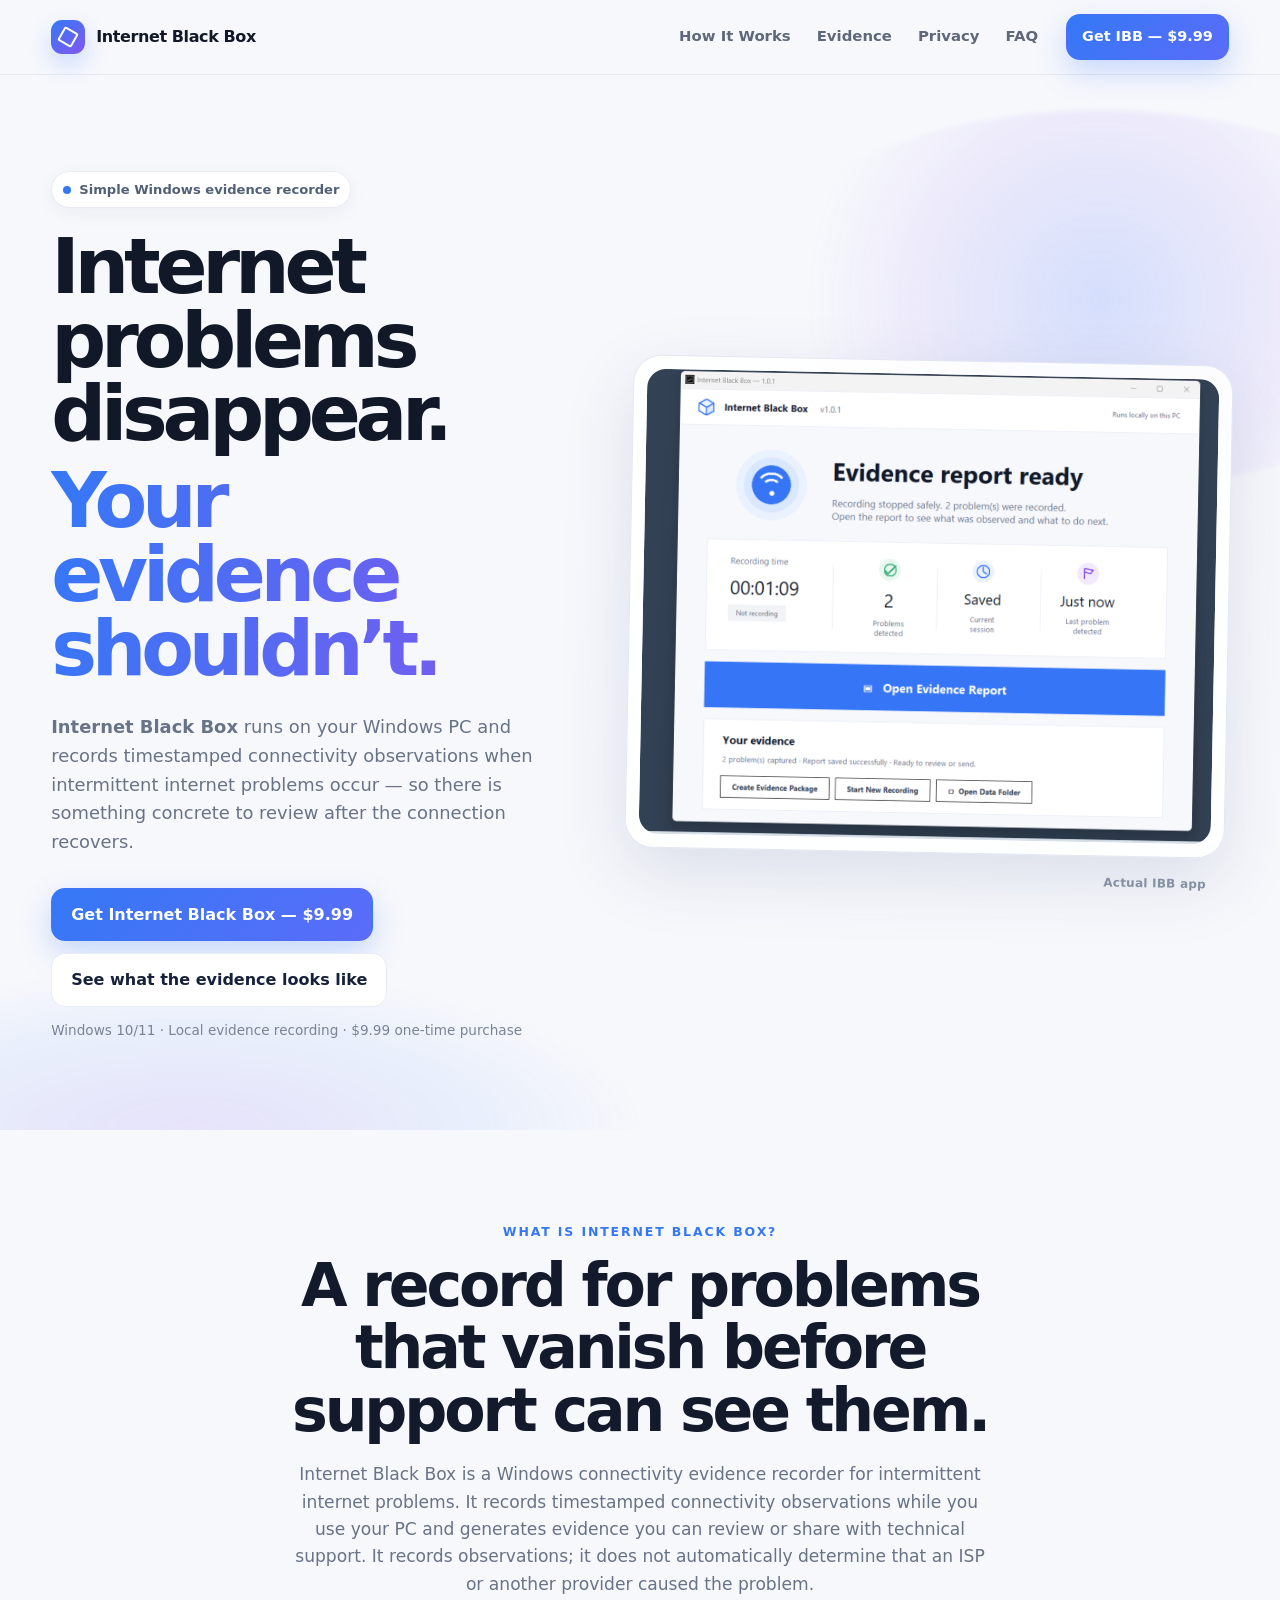
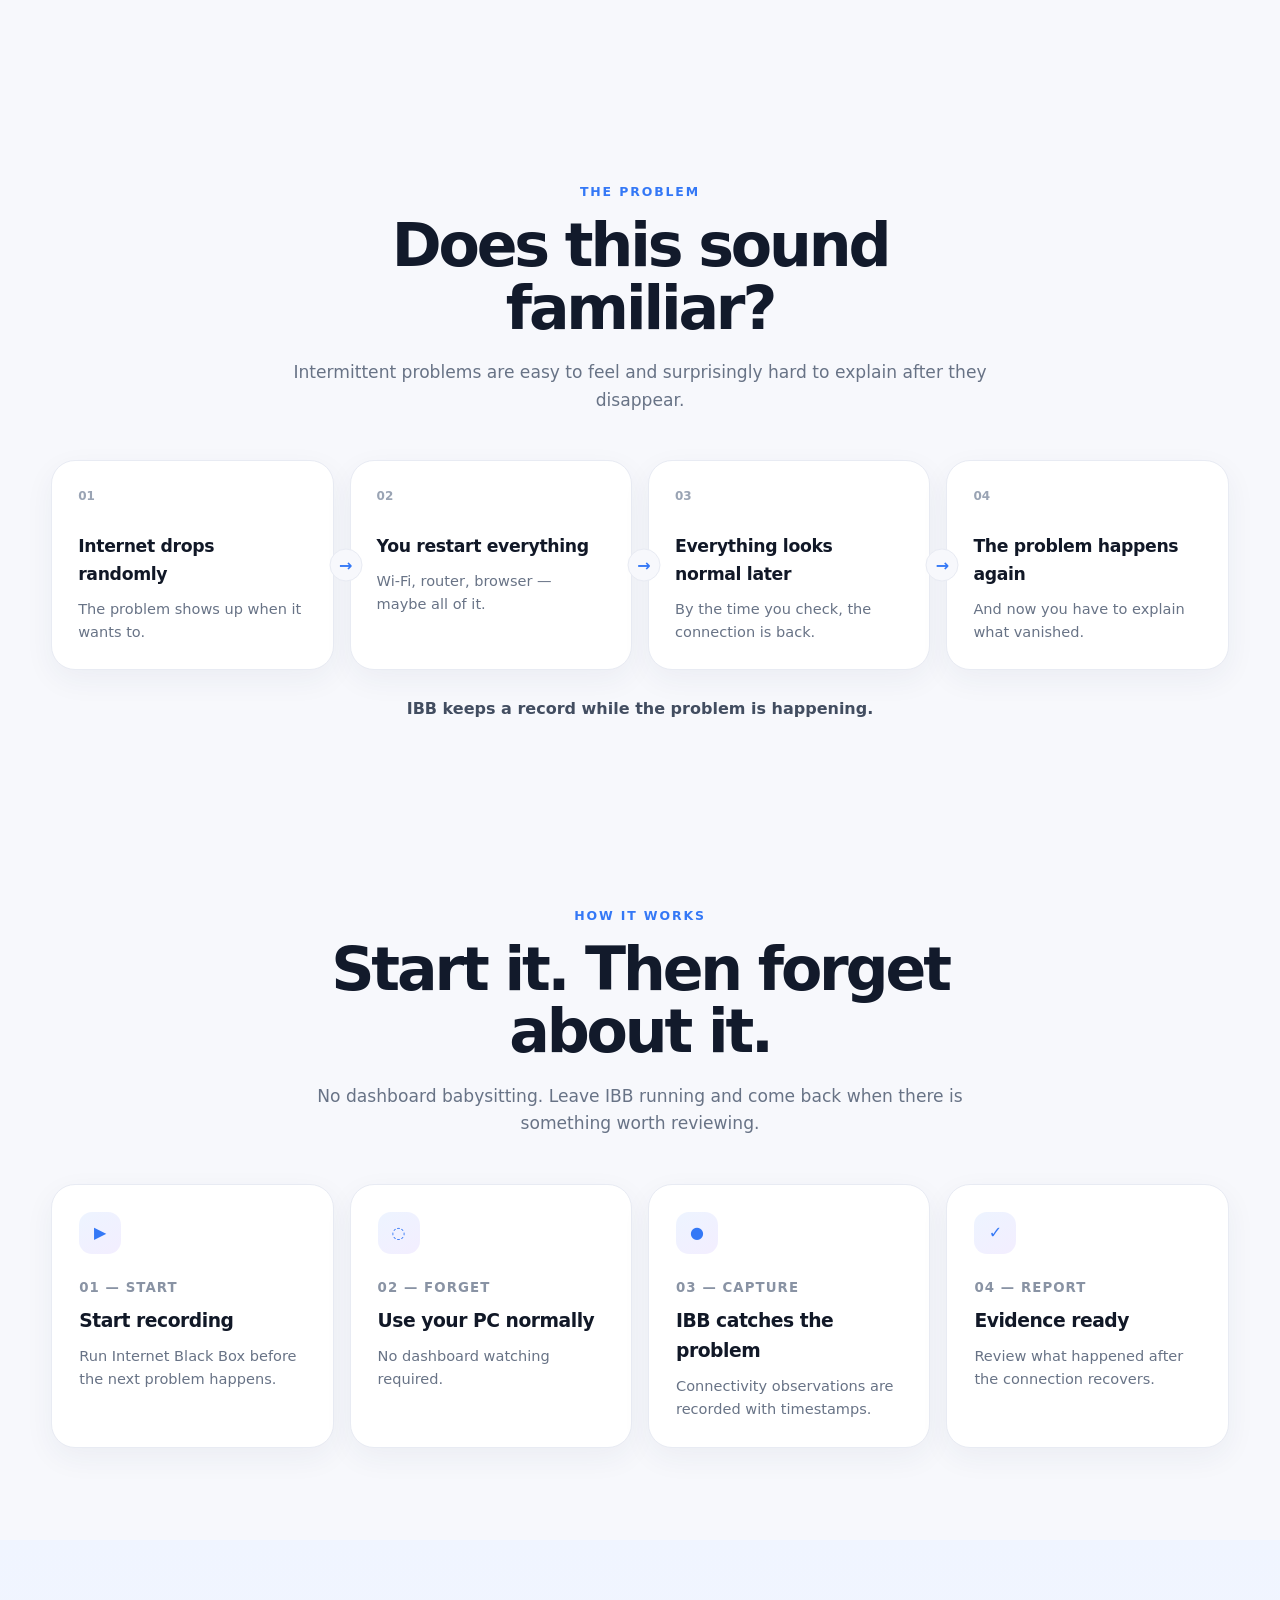
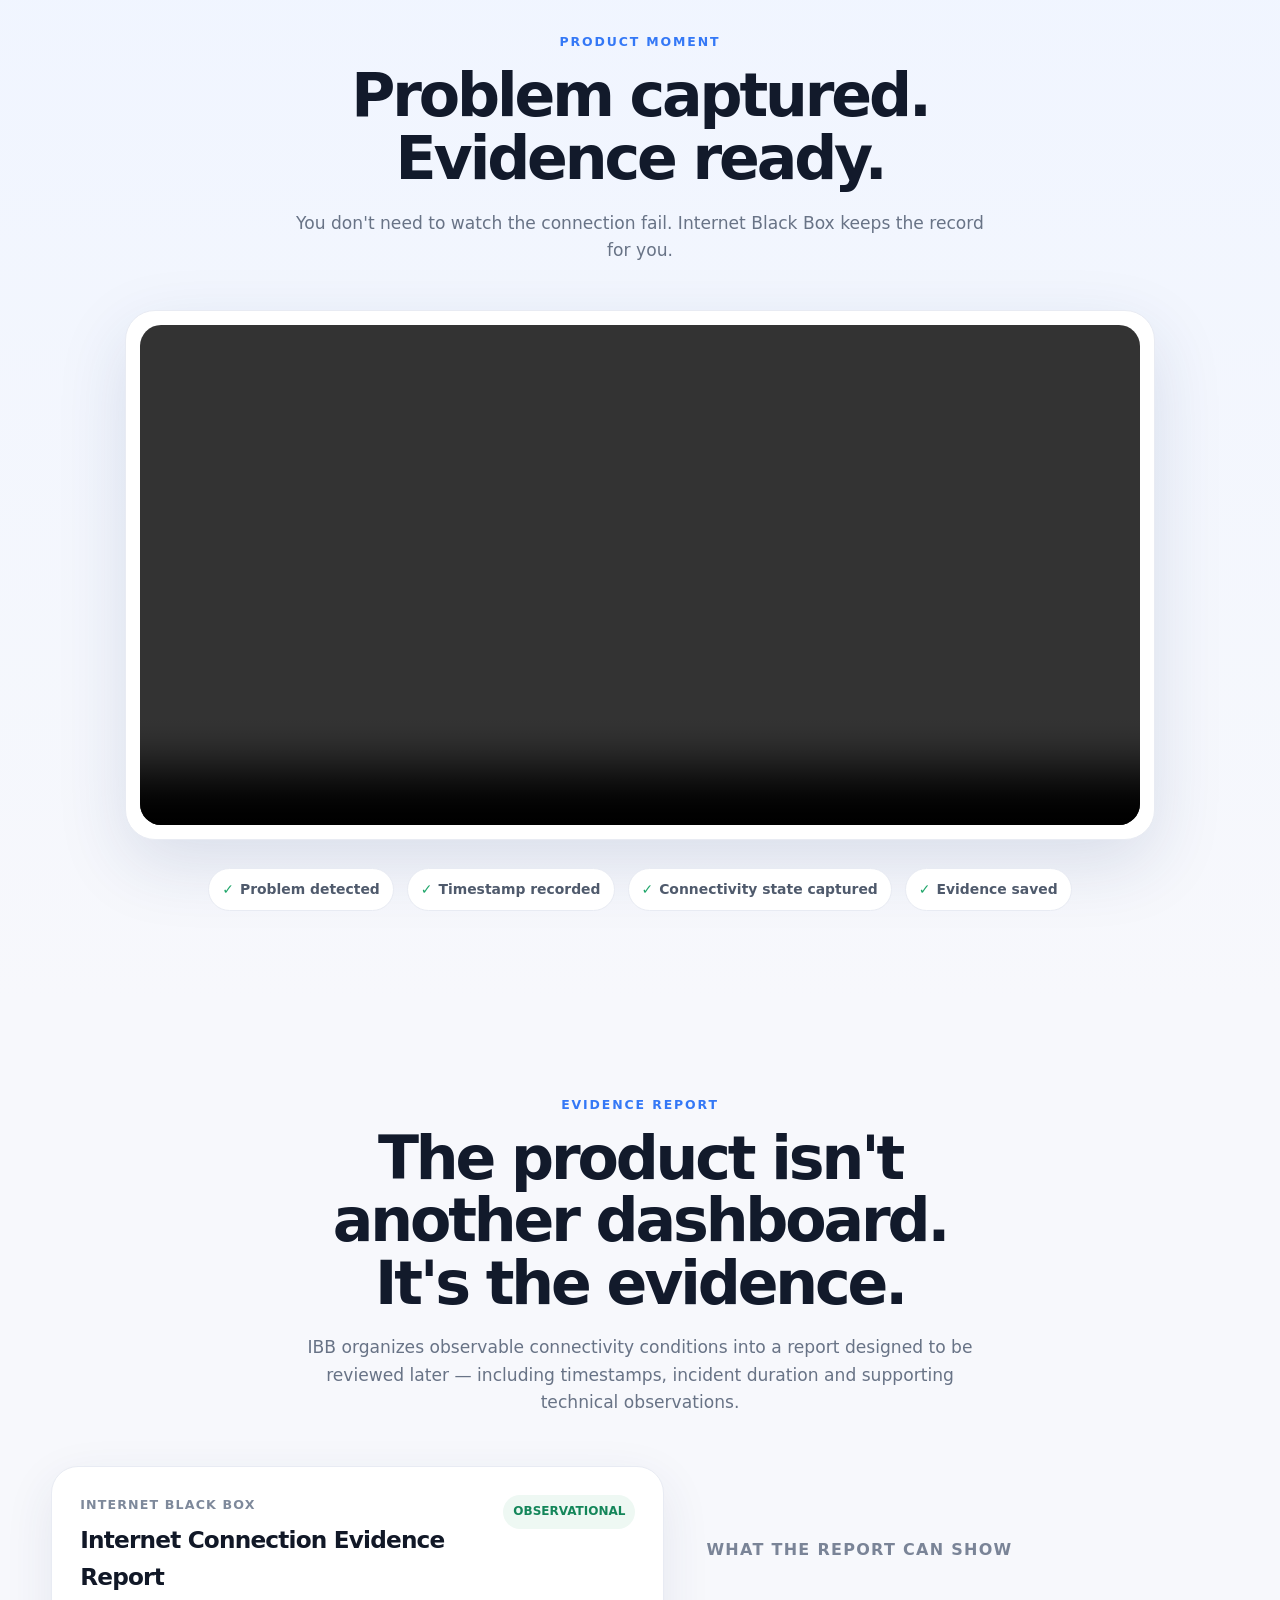
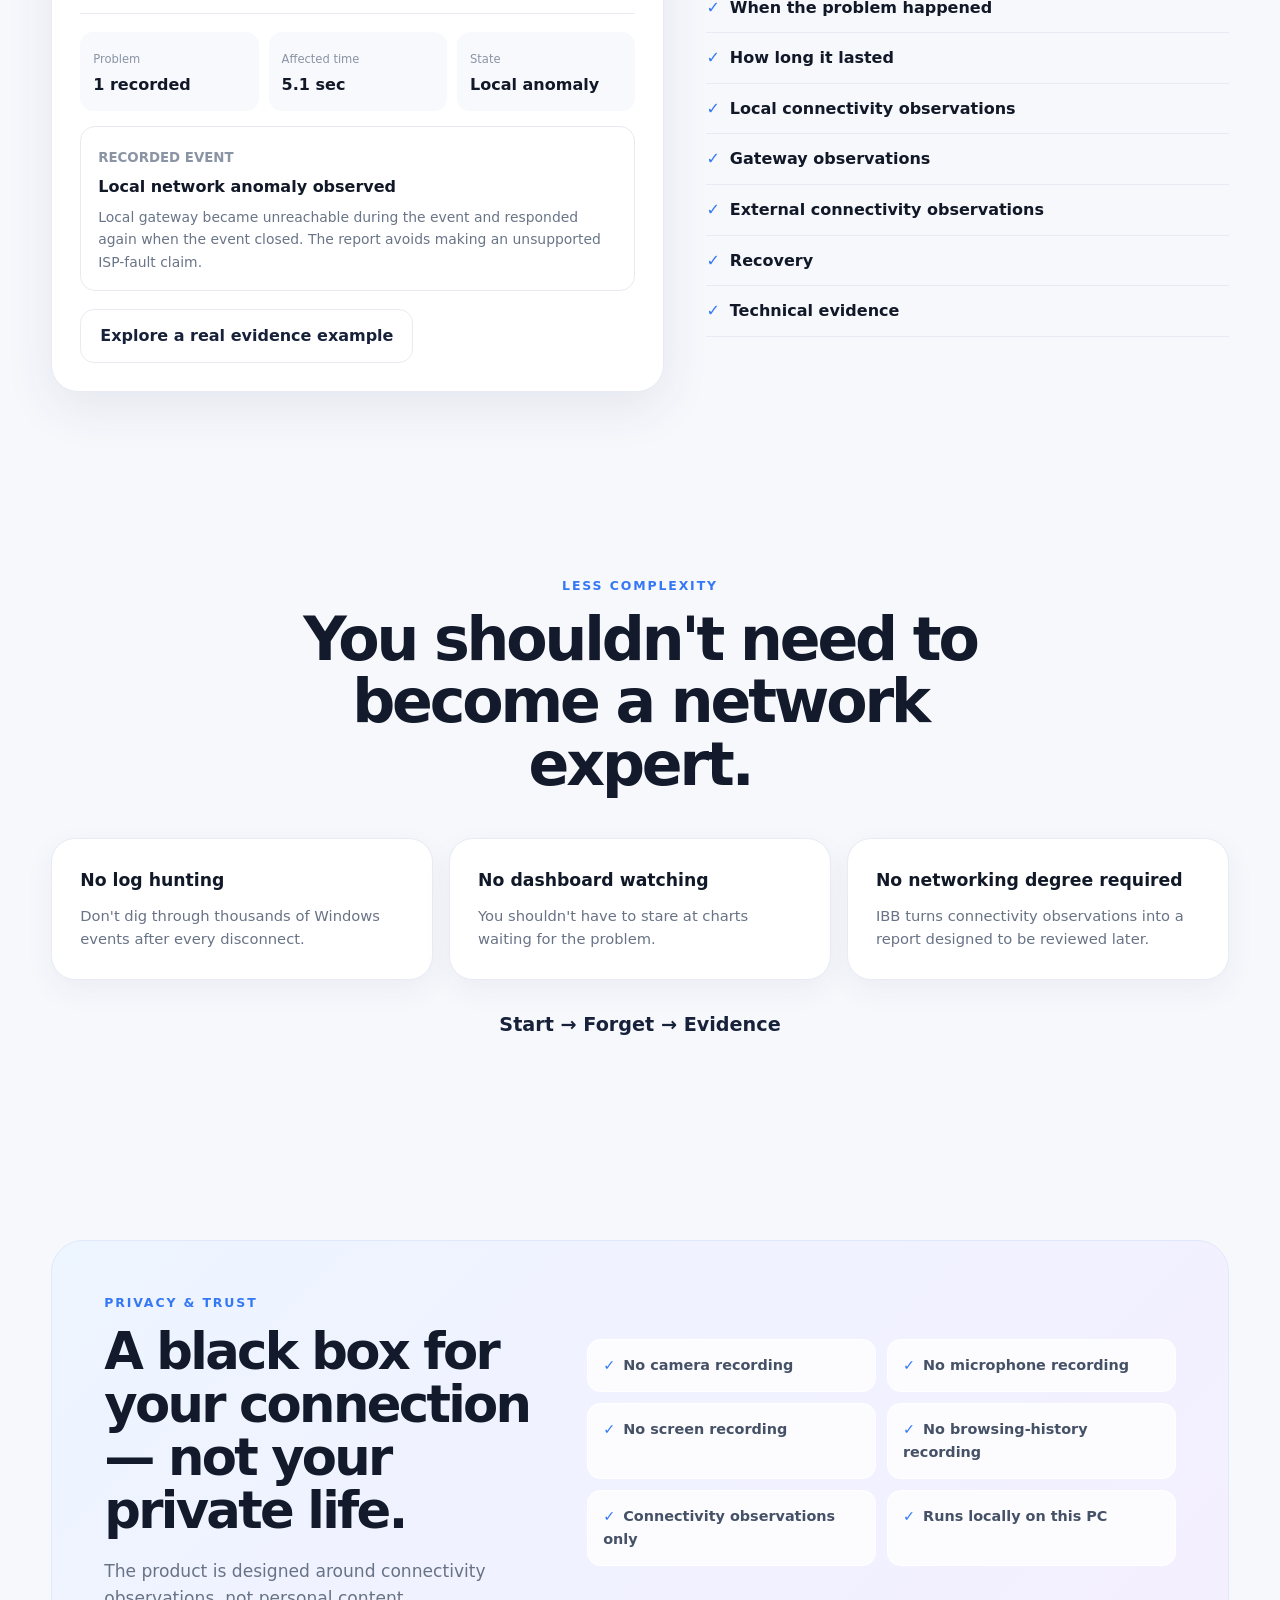
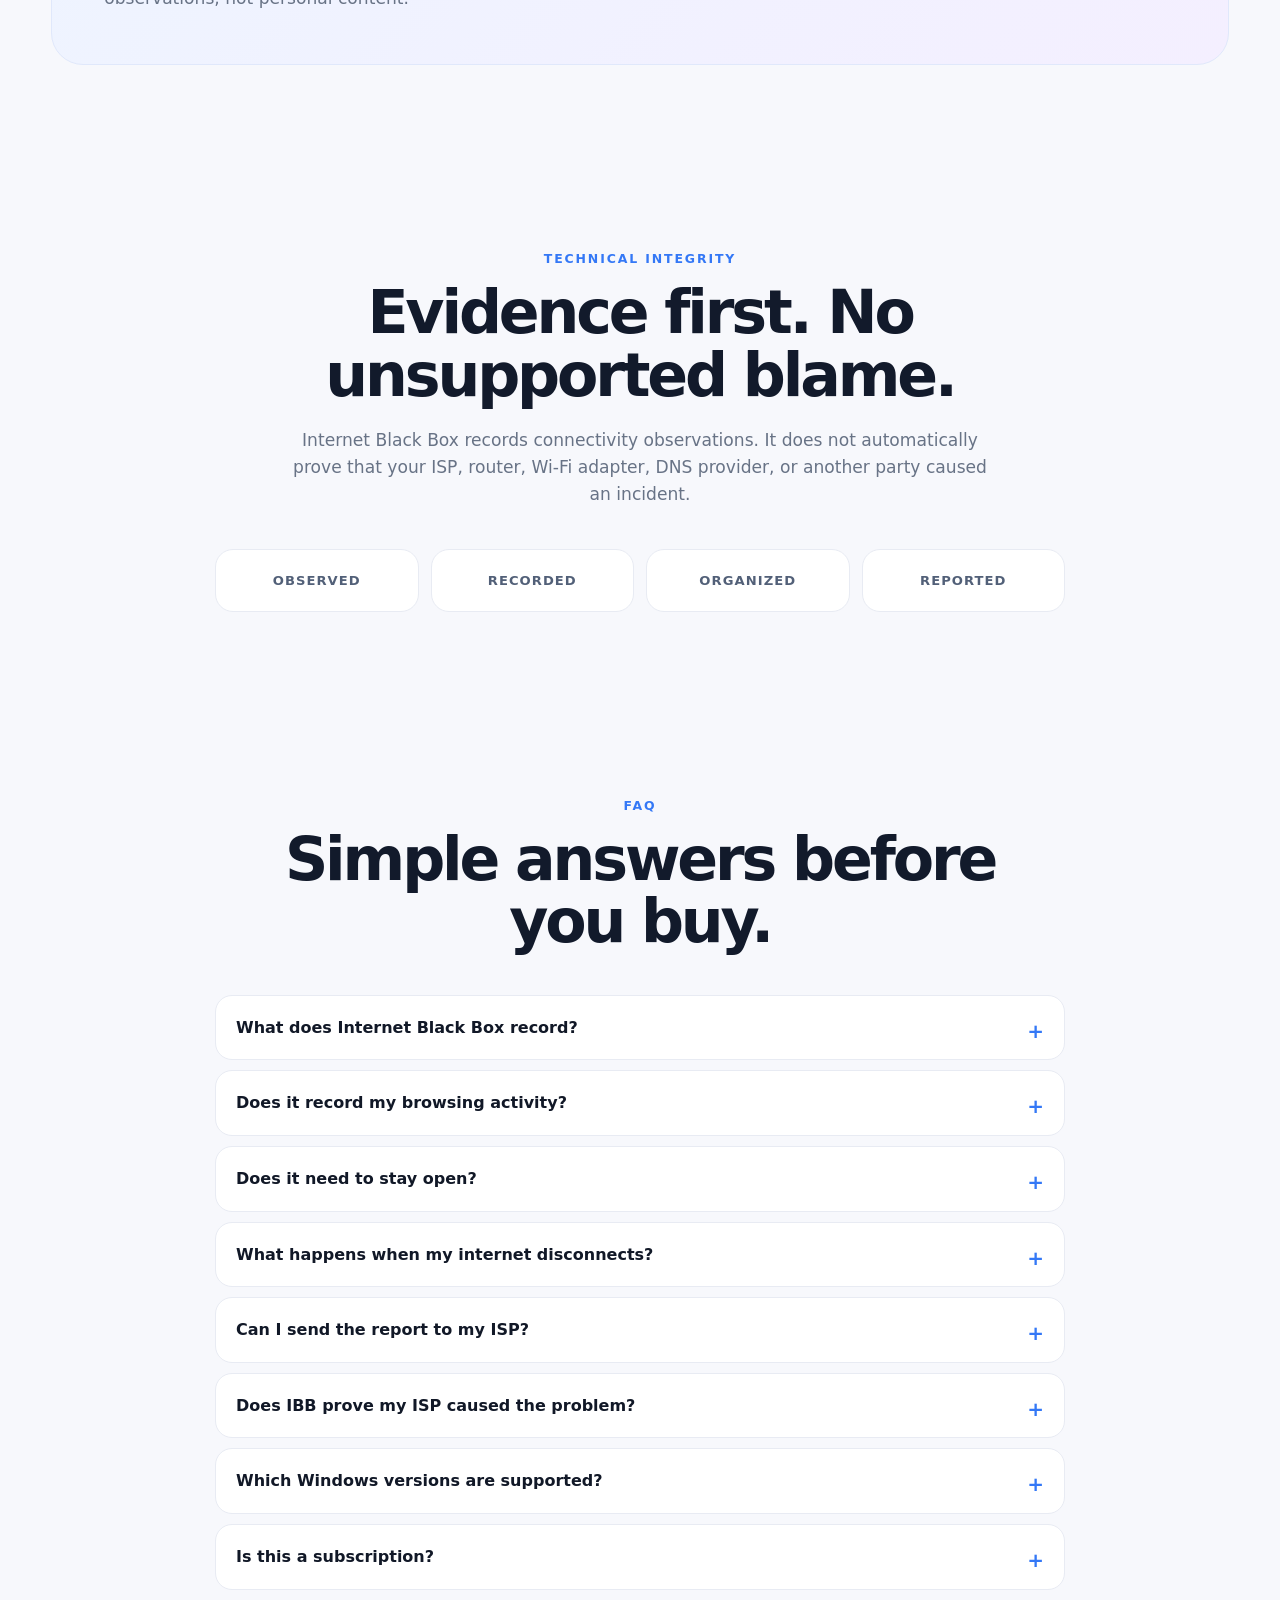
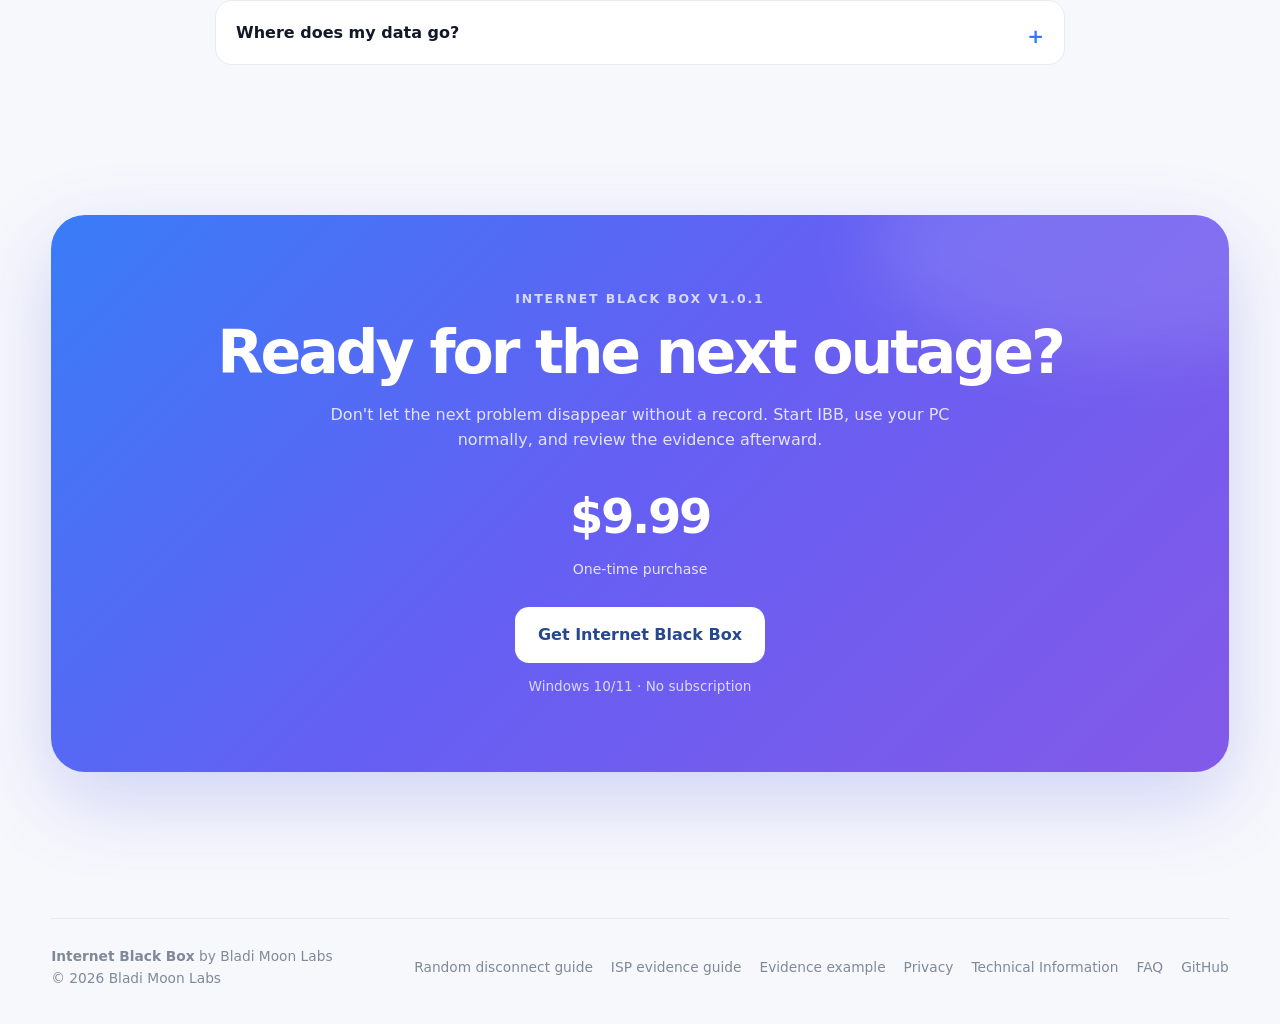
==== commit 25ea74da: "Revert "Add files via upload" This reverts commit 52cbca45af6fc49e243604726c4efa55a0d17646." ====
--- a/index.html
+++ b/index.html
@@ -1,10 +1,272 @@
-<!doctype html><html lang="en"><head><meta charset="utf-8"><meta name="viewport" content="width=device-width,initial-scale=1"><meta name="referrer" content="no-referrer"><meta http-equiv="Content-Security-Policy" content="default-src 'self';script-src 'self';style-src 'self';connect-src 'none';img-src 'self' data:;object-src 'none';base-uri 'none';form-action 'none'"><title>Free Invoice Chaser</title><link rel="stylesheet" href="assets/styles.css"></head><body><main>
-<header><b>FREE • LOCAL-FIRST • NO SIGN-UP</b><h1>Free Invoice Chaser</h1><p class="lead">Tell us what happened with an unpaid invoice. We'll tell you what to do next and draft the follow-up.</p><p>Your entries are processed in this browser. This V0 sends no invoice or customer data anywhere.</p></header>
-<section class="card"><h2>Invoice situation</h2><form id="f" novalidate><div class="grid"><label>Invoice amount *<input id="amount" type="number" min=".01" step=".01" required></label><label>Due date *<input id="due" type="date" required></label></div>
-<fieldset><legend>Have you contacted the customer before? *</legend><label class="radio"><input type="radio" name="contacted" value="yes">Yes</label><label class="radio"><input type="radio" name="contacted" value="no">No</label></fieldset>
-<div id="contact" class="conditional hidden"><label>Last contact date *<input id="last" type="date"></label><fieldset><legend>Did the customer promise payment? *</legend><label class="radio"><input type="radio" name="promised" value="yes">Yes</label><label class="radio"><input type="radio" name="promised" value="no">No</label></fieldset></div>
-<div id="promise" class="conditional hidden"><label>Promised payment date *<input id="pdate" type="date"></label></div>
-<details><summary>Optional details</summary><div class="grid opt"><label>Customer name<input id="customer" maxlength="120"></label><label>Invoice number<input id="invoice" maxlength="80"></label><label>Sender / business name<input id="sender" maxlength="120"></label></div></details>
-<p class="warn">Do not enter bank details, card numbers, account numbers, government IDs, passwords, or other sensitive financial information.</p><div id="errors" class="errors" role="alert"></div><button class="primary">Analyze invoice</button></form></section>
-<section id="result" class="card hidden"><b>RESULT</b><div class="results"><div><h3>Status</h3><strong id="status"></strong></div><div><h3>Recommended action</h3><p id="action"></p></div><div><h3>Tone</h3><p id="tone"></p></div></div><h3>Email draft</h3><textarea id="draft" rows="13"></textarea><button id="copy" class="secondary" type="button">Copy email</button> <span id="copied"></span><p class="warn">This tool provides a practical follow-up draft, not legal advice. It does not determine legal rights, late fees, interest, or collection remedies.</p></section>
-<aside>Reserved for future sponsor</aside></main><script src="assets/engine.js"></script><script src="assets/app.js"></script></body></html>+<!DOCTYPE html>
+<html lang="en">
+<head>
+  <meta charset="UTF-8" />
+  <meta name="viewport" content="width=device-width, initial-scale=1.0" />
+  <meta name="description" content="Internet Black Box records timestamped connectivity observations on Windows and creates evidence reports for intermittent internet problems.">
+  <meta name="theme-color" content="#f7f8fc" />
+  <link rel="canonical" href="https://bladimoon37-wq.github.io/bladi-moon-labs/" />
+  <meta property="og:title" content="Internet Black Box — Keep evidence when your internet drops" />
+  <meta property="og:description" content="A simple Windows evidence recorder for intermittent connectivity problems." />
+  <meta property="og:type" content="website" />
+  <meta property="og:url" content="https://bladimoon37-wq.github.io/bladi-moon-labs/" />
+  <script type="application/ld+json">{"@context":"https://schema.org","@type":"SoftwareApplication","name":"Internet Black Box","applicationCategory":"UtilitiesApplication","operatingSystem":"Windows 10, Windows 11","description":"Windows connectivity evidence recorder for intermittent internet problems.","offers":{"@type":"Offer","price":"9.99","priceCurrency":"USD"},"author":{"@type":"Organization","name":"Bladi Moon Labs"}}</script>
+  <title>Internet Black Box — Internet Connectivity Evidence Recorder for Windows</title>
+  <style>
+    :root{
+      --bg:#f7f8fc; --surface:#fff; --ink:#111827; --navy:#17213a; --muted:#687386;
+      --line:#e8ebf3; --blue:#3478f6; --blue2:#5b6cf9; --purple:#8257ef;
+      --soft-blue:#edf4ff; --soft-purple:#f3eeff; --ok:#1fa66a; --shadow:0 24px 70px rgba(32,55,105,.13);
+      --radius:24px;
+    }
+    *{box-sizing:border-box}
+    html{scroll-behavior:smooth}
+    body{margin:0;font-family:Inter,ui-sans-serif,system-ui,-apple-system,BlinkMacSystemFont,"Segoe UI",sans-serif;background:var(--bg);color:var(--ink);line-height:1.6}
+    a{color:inherit;text-decoration:none}
+    .wrap{width:min(1180px,92vw);margin:auto}
+    .nav-shell{position:sticky;top:0;z-index:30;background:rgba(247,248,252,.88);backdrop-filter:blur(18px);border-bottom:1px solid rgba(226,230,239,.8)}
+    nav{height:74px;display:flex;align-items:center;gap:28px}
+    .brand{display:flex;align-items:center;gap:11px;font-weight:850;letter-spacing:-.025em;white-space:nowrap}
+    .brand-mark{width:34px;height:34px;border-radius:11px;background:linear-gradient(145deg,var(--blue),var(--purple));display:grid;place-items:center;box-shadow:0 10px 25px rgba(52,120,246,.24)}
+    .cube{width:16px;height:16px;border:2px solid #fff;transform:rotate(30deg);border-radius:2px}
+    .nav-links{display:flex;gap:26px;margin-left:auto;color:#5e6879;font-size:.93rem;font-weight:650}
+    .nav-links a:hover{color:var(--ink)}
+    .btn{display:inline-flex;align-items:center;justify-content:center;gap:8px;border-radius:14px;padding:13px 19px;font-weight:780;transition:.2s ease;border:1px solid transparent}
+    .btn:hover{transform:translateY(-2px)}
+    .btn-primary{background:linear-gradient(135deg,var(--blue),var(--blue2));color:#fff;box-shadow:0 12px 30px rgba(52,120,246,.25)}
+    .btn-ghost{background:#fff;border-color:var(--line);color:var(--navy)}
+    .nav-cta{padding:10px 15px;font-size:.9rem}
+    .hero{position:relative;overflow:hidden;padding:96px 0 88px}
+    .hero:before,.hero:after{content:"";position:absolute;pointer-events:none;border-radius:50%;filter:blur(2px)}
+    .hero:before{width:720px;height:380px;right:-180px;top:35px;background:radial-gradient(circle,rgba(79,121,255,.20),rgba(125,81,239,.08) 45%,transparent 72%)}
+    .hero:after{width:900px;height:320px;left:-260px;bottom:-160px;background:radial-gradient(ellipse,rgba(111,82,242,.12),rgba(53,126,246,.07) 45%,transparent 72%)}
+    .hero-grid{position:relative;display:grid;grid-template-columns:.92fr 1.08fr;gap:66px;align-items:center;z-index:1}
+    .eyebrow{display:inline-flex;align-items:center;gap:8px;padding:7px 11px;border-radius:999px;background:#fff;border:1px solid var(--line);font-size:.82rem;color:#526076;font-weight:750;box-shadow:0 5px 18px rgba(29,45,81,.05)}
+    .eyebrow-dot{width:8px;height:8px;border-radius:50%;background:var(--blue)}
+    h1{font-size:clamp(3.3rem,6vw,5.65rem);line-height:.96;letter-spacing:-.068em;margin:22px 0 0;color:#111827}
+    .accent{display:block;background:linear-gradient(100deg,var(--blue),var(--purple));-webkit-background-clip:text;background-clip:text;color:transparent;margin-top:13px}
+    .hero-copy{font-size:1.12rem;color:var(--muted);max-width:590px;margin:28px 0 0}
+    .hero-actions{display:flex;gap:12px;flex-wrap:wrap;margin-top:31px}
+    .micro{font-size:.85rem;color:#7a8495;margin-top:13px}
+    .shot-shell{position:relative;padding:13px;background:rgba(255,255,255,.88);border:1px solid rgba(224,229,240,.92);border-radius:28px;box-shadow:var(--shadow);transform:rotate(1.1deg);animation:float 7s ease-in-out infinite}
+    .shot-shell:after{content:"Actual IBB app";position:absolute;right:17px;bottom:-37px;color:#8490a3;font-size:.75rem;font-weight:700;letter-spacing:.02em}
+    .shot-shell img{display:block;width:100%;border-radius:19px}
+    @keyframes float{50%{transform:rotate(.35deg) translateY(-7px)}}
+    section{padding:92px 0}
+    .section-head{max-width:760px;margin:0 auto;text-align:center}
+    .kicker{font-size:.78rem;letter-spacing:.15em;text-transform:uppercase;color:var(--blue);font-weight:850}
+    h2{font-size:clamp(2.2rem,4.7vw,4rem);line-height:1.04;letter-spacing:-.052em;margin:12px 0 0;color:#121a2b}
+    .lead{color:var(--muted);font-size:1.07rem;margin:20px auto 0;max-width:700px}
+    .pain-flow,.steps{display:grid;gap:16px;margin-top:46px}
+    .pain-flow{grid-template-columns:repeat(4,1fr)}
+    .card{background:var(--surface);border:1px solid var(--line);border-radius:var(--radius);box-shadow:0 10px 30px rgba(38,54,92,.055)}
+    .pain-card{padding:26px;min-height:168px;position:relative}
+    .pain-num{font-size:.75rem;color:#9aa4b4;font-weight:800}
+    .pain-card strong{display:block;font-size:1.08rem;margin-top:27px;letter-spacing:-.02em}
+    .pain-card p{color:var(--muted);font-size:.91rem;margin:8px 0 0}
+    .pain-card:not(:last-child):after{content:"→";position:absolute;right:-13px;top:50%;transform:translate(50%,-50%);z-index:3;width:31px;height:31px;border-radius:50%;background:#f7f8fc;border:1px solid var(--line);display:grid;place-items:center;color:var(--blue);font-weight:900}
+    .pain-close{text-align:center;margin:26px auto 0;font-weight:700;color:#424d60}
+    .steps{grid-template-columns:repeat(4,1fr)}
+    .step{padding:27px}
+    .step-icon{width:42px;height:42px;border-radius:13px;background:linear-gradient(145deg,var(--soft-blue),var(--soft-purple));display:grid;place-items:center;color:var(--blue);font-weight:900}
+    .step small{display:block;margin-top:23px;color:#8993a4;font-weight:800;letter-spacing:.08em}
+    .step h3{margin:8px 0 0;font-size:1.17rem;letter-spacing:-.025em}
+    .step p{margin:8px 0 0;color:var(--muted);font-size:.91rem}
+    .product-moment{background:linear-gradient(180deg,#f0f5ff,#f7f8fc)}
+    .big-shot{max-width:1030px;margin:46px auto 0;padding:14px;border-radius:30px;background:#fff;border:1px solid var(--line);box-shadow:var(--shadow)}
+    .big-shot img{display:block;width:100%;border-radius:21px}
+    .checks{display:flex;justify-content:center;gap:13px;flex-wrap:wrap;margin-top:28px}
+    .check{background:#fff;border:1px solid var(--line);border-radius:999px;padding:9px 13px;font-size:.87rem;color:#4f5a6c;font-weight:650}
+    .check b{color:var(--ok);margin-right:6px}
+    .evidence-grid{display:grid;grid-template-columns:1.08fr .92fr;gap:42px;align-items:center;margin-top:50px}
+    .report-preview{background:#fff;border:1px solid var(--line);border-radius:27px;padding:28px;box-shadow:0 16px 50px rgba(40,57,97,.09)}
+    .report-top{display:flex;justify-content:space-between;gap:20px;align-items:start;border-bottom:1px solid var(--line);padding-bottom:18px}
+    .report-brand{font-size:.79rem;color:#7e899b;font-weight:800;letter-spacing:.09em}
+    .report-title{font-size:1.45rem;font-weight:850;letter-spacing:-.035em;margin-top:5px}
+    .quality{padding:7px 10px;background:#eef8f3;color:#14865a;border-radius:999px;font-size:.75rem;font-weight:850}
+    .report-metrics{display:grid;grid-template-columns:repeat(3,1fr);gap:10px;margin-top:18px}
+    .metric{padding:13px;background:#f8f9fc;border-radius:13px}
+    .metric span{font-size:.72rem;color:#8a94a5}.metric strong{display:block;margin-top:2px}
+    .incident{margin-top:15px;padding:17px;border:1px solid #e8eaf1;border-radius:15px}
+    .incident small{color:#8a94a5;font-weight:750}.incident strong{display:block;margin-top:4px}
+    .incident p{margin:7px 0 0;color:#697487;font-size:.87rem}
+    .evidence-list h3{font-size:1rem;color:#7a8497;letter-spacing:.08em}
+    .evidence-list ul{list-style:none;padding:0;margin:20px 0 0}
+    .evidence-list li{padding:12px 0;border-bottom:1px solid var(--line);font-weight:680}
+    .evidence-list li:before{content:"✓";color:var(--blue);font-weight:900;margin-right:10px}
+    .complexity-grid{display:grid;grid-template-columns:repeat(3,1fr);gap:16px;margin-top:43px}
+    .complexity-card{padding:28px}.complexity-card h3{margin:0;font-size:1.08rem}
+    .complexity-card p{color:var(--muted);font-size:.92rem;margin:9px 0 0}
+    .formula{text-align:center;font-weight:900;font-size:1.2rem;color:var(--navy);margin-top:30px}
+    .trust{background:linear-gradient(135deg,#edf5ff 0%,#f4efff 100%);border:1px solid #e0e8fb;border-radius:32px;padding:52px;margin-top:15px}
+    .trust-grid{display:grid;grid-template-columns:.85fr 1.15fr;gap:48px;align-items:center}
+    .trust h2{text-align:left;font-size:clamp(2.1rem,4vw,3.25rem)}
+    .privacy-grid{display:grid;grid-template-columns:repeat(2,1fr);gap:11px}
+    .privacy-item{background:rgba(255,255,255,.76);border:1px solid rgba(255,255,255,.85);padding:14px 15px;border-radius:14px;font-size:.9rem;font-weight:700;color:#455166}
+    .privacy-item:before{content:"✓";color:var(--blue);margin-right:8px;font-weight:900}
+    .integrity-flow{display:grid;grid-template-columns:repeat(4,1fr);gap:12px;margin:40px auto 0;max-width:850px}
+    .integrity-step{text-align:center;background:#fff;border:1px solid var(--line);border-radius:18px;padding:20px 12px;font-size:.82rem;letter-spacing:.08em;font-weight:850;color:#526078}
+    .faq{max-width:850px;margin:42px auto 0}
+    details{background:#fff;border:1px solid var(--line);border-radius:17px;padding:0 20px;margin:10px 0}
+    summary{cursor:pointer;list-style:none;padding:19px 0;font-weight:780}
+    summary::-webkit-details-marker{display:none}
+    summary:after{content:"+";float:right;color:var(--blue);font-size:1.25rem}
+    details[open] summary:after{content:"–"}
+    details p{color:var(--muted);margin:-2px 0 19px;font-size:.94rem}
+    .final{padding-top:48px}
+    .purchase{position:relative;overflow:hidden;text-align:center;border-radius:34px;padding:74px 24px;background:linear-gradient(135deg,#397cf7 0%,#655ff3 48%,#8359e8 100%);color:white;box-shadow:0 28px 80px rgba(78,92,225,.24)}
+    .purchase:before{content:"";position:absolute;width:520px;height:220px;border-radius:50%;background:rgba(255,255,255,.12);filter:blur(35px);right:-160px;top:-80px}
+    .purchase h2{color:white;position:relative}.purchase p{position:relative;color:rgba(255,255,255,.82);max-width:620px;margin:18px auto 0}
+    .price{position:relative;font-size:3rem;font-weight:900;letter-spacing:-.05em;margin:25px 0 3px}
+    .one-time{position:relative;font-size:.88rem;color:rgba(255,255,255,.82)}
+    .purchase .btn{position:relative;margin-top:27px;background:#fff;color:#27488f;padding:14px 22px}
+    footer{padding:54px 0 35px;color:#7f8999;font-size:.86rem}
+    .footer-grid{display:flex;justify-content:space-between;gap:25px;align-items:center;border-top:1px solid var(--line);padding-top:26px}
+    .footer-links{display:flex;gap:18px;flex-wrap:wrap}
+    .fade{opacity:0;transform:translateY(13px);transition:opacity .6s ease,transform .6s ease}
+    .fade.visible{opacity:1;transform:none}
+    @media(max-width:980px){
+      .nav-links{display:none}.hero-grid,.evidence-grid,.trust-grid{grid-template-columns:1fr}.hero{padding-top:65px}
+      .shot-shell{max-width:780px;margin:auto;transform:none}.pain-flow,.steps{grid-template-columns:repeat(2,1fr)}
+      .pain-card:nth-child(2):after{display:none}.complexity-grid{grid-template-columns:1fr}
+    }
+    @media(max-width:650px){
+      .wrap{width:min(94vw,560px)}nav{height:66px}.nav-cta{font-size:.8rem;padding:9px 11px}.brand{font-size:.9rem}.brand-mark{width:30px;height:30px}
+      .hero{padding:52px 0 65px}h1{font-size:3.45rem}.hero-copy{font-size:1rem}.hero-actions .btn{width:100%}
+      section{padding:67px 0}.pain-flow,.steps,.report-metrics,.privacy-grid,.integrity-flow{grid-template-columns:1fr}
+      .pain-card:not(:last-child):after{display:none}.big-shot{padding:7px;border-radius:20px;overflow:hidden}.big-shot img{width:150%;max-width:none;transform:translateX(-16%)}
+      .trust{padding:34px 20px}.footer-grid{flex-direction:column;align-items:flex-start}.purchase{padding:58px 18px}
+    }
+    @media(prefers-reduced-motion:reduce){*{scroll-behavior:auto!important;animation:none!important;transition:none!important}.fade{opacity:1;transform:none}}
+  </style>
+</head>
+<body>
+  <header class="nav-shell">
+    <nav class="wrap" aria-label="Primary navigation">
+      <a class="brand" href="#top"><span class="brand-mark" aria-hidden="true"><span class="cube"></span></span>Internet Black Box</a>
+      <div class="nav-links">
+        <a href="#how">How It Works</a><a href="#evidence">Evidence</a><a href="#privacy">Privacy</a><a href="#faq">FAQ</a>
+      </div>
+      <a class="btn btn-primary nav-cta" href="https://bladimoon.gumroad.com/l/dpepux?wanted=true">Get IBB — $9.99</a>
+    </nav>
+  </header>
+  <main id="top">
+    <section class="hero">
+      <div class="wrap hero-grid">
+        <div>
+          <div class="eyebrow"><span class="eyebrow-dot"></span>Simple Windows evidence recorder</div>
+          <h1>Internet problems disappear.<span class="accent">Your evidence shouldn’t.</span></h1>
+          <p class="hero-copy"><strong>Internet Black Box</strong> runs on your Windows PC and records timestamped connectivity observations when intermittent internet problems occur — so there is something concrete to review after the connection recovers.</p>
+          <div class="hero-actions">
+            <a class="btn btn-primary" href="https://bladimoon.gumroad.com/l/dpepux?wanted=true">Get Internet Black Box — $9.99</a>
+            <a class="btn btn-ghost" href="#evidence">See what the evidence looks like</a>
+          </div>
+          <div class="micro">Windows 10/11 · Local evidence recording · $9.99 one-time purchase</div>
+        </div>
+        <div class="shot-shell"><img src="assets/ibb-evidence-ready.png" alt="Actual Internet Black Box Evidence report ready screen" /></div>
+      </div>
+    </section>
+    <section id="what-is-ibb">
+      <div class="wrap">
+        <div class="section-head fade"><div class="kicker">What is Internet Black Box?</div><h2>A record for problems that vanish before support can see them.</h2><p class="lead">Internet Black Box is a Windows connectivity evidence recorder for intermittent internet problems. It records timestamped connectivity observations while you use your PC and generates evidence you can review or share with technical support. It records observations; it does not automatically determine that an ISP or another provider caused the problem.</p></div>
+      </div>
+    </section>
+    <section>
+      <div class="wrap">
+        <div class="section-head fade"><div class="kicker">The problem</div><h2>Does this sound familiar?</h2><p class="lead">Intermittent problems are easy to feel and surprisingly hard to explain after they disappear.</p></div>
+        <div class="pain-flow">
+          <div class="card pain-card fade"><div class="pain-num">01</div><strong>Internet drops randomly</strong><p>The problem shows up when it wants to.</p></div>
+          <div class="card pain-card fade"><div class="pain-num">02</div><strong>You restart everything</strong><p>Wi-Fi, router, browser — maybe all of it.</p></div>
+          <div class="card pain-card fade"><div class="pain-num">03</div><strong>Everything looks normal later</strong><p>By the time you check, the connection is back.</p></div>
+          <div class="card pain-card fade"><div class="pain-num">04</div><strong>The problem happens again</strong><p>And now you have to explain what vanished.</p></div>
+        </div>
+        <div class="pain-close fade">IBB keeps a record while the problem is happening.</div>
+      </div>
+    </section>
+    <section id="how">
+      <div class="wrap">
+        <div class="section-head fade"><div class="kicker">How it works</div><h2>Start it. Then forget about it.</h2><p class="lead">No dashboard babysitting. Leave IBB running and come back when there is something worth reviewing.</p></div>
+        <div class="steps">
+          <div class="card step fade"><div class="step-icon">▶</div><small>01 — START</small><h3>Start recording</h3><p>Run Internet Black Box before the next problem happens.</p></div>
+          <div class="card step fade"><div class="step-icon">◌</div><small>02 — FORGET</small><h3>Use your PC normally</h3><p>No dashboard watching required.</p></div>
+          <div class="card step fade"><div class="step-icon">●</div><small>03 — CAPTURE</small><h3>IBB catches the problem</h3><p>Connectivity observations are recorded with timestamps.</p></div>
+          <div class="card step fade"><div class="step-icon">✓</div><small>04 — REPORT</small><h3>Evidence ready</h3><p>Review what happened after the connection recovers.</p></div>
+        </div>
+      </div>
+    </section>
+    <section class="product-moment">
+      <div class="wrap">
+        <div class="section-head fade"><div class="kicker">Product moment</div><h2>Problem captured. Evidence ready.</h2><p class="lead">You don't need to watch the connection fail. Internet Black Box keeps the record for you.</p></div>
+        <div class="big-shot fade">
+  <video controls playsinline preload="metadata" style="display:block;width:100%;border-radius:21px;">
+    <source src="internet-black-box-demo.mp4" type="video/mp4">
+    Your browser does not support the video tag.
+  </video>
+</div>
+        <div class="checks fade"><span class="check"><b>✓</b>Problem detected</span><span class="check"><b>✓</b>Timestamp recorded</span><span class="check"><b>✓</b>Connectivity state captured</span><span class="check"><b>✓</b>Evidence saved</span></div>
+      </div>
+    </section>
+    <section id="evidence">
+      <div class="wrap">
+        <div class="section-head fade"><div class="kicker">Evidence report</div><h2>The product isn't another dashboard.<br>It's the evidence.</h2><p class="lead">IBB organizes observable connectivity conditions into a report designed to be reviewed later — including timestamps, incident duration and supporting technical observations.</p></div>
+        <div class="evidence-grid">
+          <div class="report-preview fade" aria-label="Sample evidence report preview">
+            <div class="report-top"><div><div class="report-brand">INTERNET BLACK BOX</div><div class="report-title">Internet Connection Evidence Report</div></div><div class="quality">OBSERVATIONAL</div></div>
+            <div class="report-metrics"><div class="metric"><span>Problem</span><strong>1 recorded</strong></div><div class="metric"><span>Affected time</span><strong>5.1 sec</strong></div><div class="metric"><span>State</span><strong>Local anomaly</strong></div></div>
+            <div class="incident"><small>RECORDED EVENT</small><strong>Local network anomaly observed</strong><p>Local gateway became unreachable during the event and responded again when the event closed. The report avoids making an unsupported ISP-fault claim.</p></div>
+            <div class="hero-actions" style="margin-top:18px"><a class="btn btn-ghost" href="evidence-example/">Explore a real evidence example</a></div>
+          </div>
+          <div class="evidence-list fade">
+            <h3>WHAT THE REPORT CAN SHOW</h3><ul><li>When the problem happened</li><li>How long it lasted</li><li>Local connectivity observations</li><li>Gateway observations</li><li>External connectivity observations</li><li>Recovery</li><li>Technical evidence</li></ul>
+          </div>
+        </div>
+      </div>
+    </section>
+    <section>
+      <div class="wrap">
+        <div class="section-head fade"><div class="kicker">Less complexity</div><h2>You shouldn't need to become a network expert.</h2></div>
+        <div class="complexity-grid"><div class="card complexity-card fade"><h3>No log hunting</h3><p>Don't dig through thousands of Windows events after every disconnect.</p></div><div class="card complexity-card fade"><h3>No dashboard watching</h3><p>You shouldn't have to stare at charts waiting for the problem.</p></div><div class="card complexity-card fade"><h3>No networking degree required</h3><p>IBB turns connectivity observations into a report designed to be reviewed later.</p></div></div>
+        <div class="formula fade">Start → Forget → Evidence</div>
+      </div>
+    </section>
+    <section id="privacy">
+      <div class="wrap"><div class="trust fade"><div class="trust-grid">
+        <div><div class="kicker">Privacy & trust</div><h2>A black box for your connection — not your private life.</h2><p class="lead" style="text-align:left;margin-left:0">The product is designed around connectivity observations, not personal content.</p></div>
+        <div class="privacy-grid"><div class="privacy-item">No camera recording</div><div class="privacy-item">No microphone recording</div><div class="privacy-item">No screen recording</div><div class="privacy-item">No browsing-history recording</div><div class="privacy-item">Connectivity observations only</div><div class="privacy-item">Runs locally on this PC</div></div>
+      </div></div></div>
+    </section>
+    <section id="technical">
+      <div class="wrap">
+        <div class="section-head fade"><div class="kicker">Technical integrity</div><h2>Evidence first. No unsupported blame.</h2><p class="lead">Internet Black Box records connectivity observations. It does not automatically prove that your ISP, router, Wi-Fi adapter, DNS provider, or another party caused an incident.</p></div>
+        <div class="integrity-flow fade"><div class="integrity-step">OBSERVED</div><div class="integrity-step">RECORDED</div><div class="integrity-step">ORGANIZED</div><div class="integrity-step">REPORTED</div></div>
+      </div>
+    </section>
+    <section id="faq">
+      <div class="wrap">
+        <div class="section-head fade"><div class="kicker">FAQ</div><h2>Simple answers before you buy.</h2></div>
+        <div class="faq">
+          <details class="fade"><summary>What does Internet Black Box record?</summary><p>Connectivity observations such as local gateway reachability, external connectivity checks, DNS/TCP diagnostic observations, timestamps and detected incident states.</p></details>
+          <details class="fade"><summary>Does it record my browsing activity?</summary><p>No. IBB is not designed to record browsing history, screen contents, camera or microphone data.</p></details>
+          <details class="fade"><summary>Does it need to stay open?</summary><p>Start recording and leave IBB running while you use the PC normally. You do not need to watch the dashboard.</p></details>
+          <details class="fade"><summary>What happens when my internet disconnects?</summary><p>IBB continues preserving available connectivity observations and organizes detected incidents for later review when the connection recovers.</p></details>
+          <details class="fade"><summary>Can I send the report to my ISP?</summary><p>Yes. The report is designed to be readable and shareable with technical support. Whether a provider accepts it for a particular dispute or process is up to that provider.</p></details>
+          <details class="fade"><summary>Does IBB prove my ISP caused the problem?</summary><p>No. It records observations and evidence quality. It deliberately avoids claiming legal responsibility or unsupported ISP fault.</p></details>
+          <details class="fade"><summary>Which Windows versions are supported?</summary><p>Internet Black Box V1.0.1 is offered for Windows 10 and Windows 11 PCs.</p></details>
+          <details class="fade"><summary>Is this a subscription?</summary><p>No. The current V1.0.1 offer is a $9.99 one-time purchase.</p></details>
+          <details class="fade"><summary>Where does my data go?</summary><p>IBB runs locally on your PC and stores its evidence data locally. Optional active performance tests contact a public test service when you explicitly run them.</p></details>
+        </div>
+      </div>
+    </section>
+    <section id="release" class="final"><div class="wrap"><div class="purchase fade">
+      <div class="kicker" style="color:rgba(255,255,255,.75)">Internet Black Box V1.0.1</div><h2>Ready for the next outage?</h2><p>Don't let the next problem disappear without a record. Start IBB, use your PC normally, and review the evidence afterward.</p><div class="price">$9.99</div><div class="one-time">One-time purchase</div><a class="btn" href="https://bladimoon.gumroad.com/l/dpepux?wanted=true">Get Internet Black Box</a><div class="micro" style="position:relative;color:rgba(255,255,255,.76)">Windows 10/11 · No subscription</div>
+    </div></div></section>
+  </main>
+  <footer><div class="wrap footer-grid"><div><strong>Internet Black Box</strong> by Bladi Moon Labs<br>© 2026 Bladi Moon Labs</div><div class="footer-links"><a href="internet-keeps-disconnecting/">Random disconnect guide</a><a href="prove-internet-outages-to-isp/">ISP evidence guide</a><a href="evidence-example/">Evidence example</a><a href="#privacy">Privacy</a><a href="#technical">Technical Information</a><a href="#faq">FAQ</a><a href="https://github.com/bladimoon37-wq/bladi-moon-labs">GitHub</a></div></div></footer>
+  <script>
+    const observer = new IntersectionObserver(entries => entries.forEach(entry => {
+      if (entry.isIntersecting) { entry.target.classList.add('visible'); observer.unobserve(entry.target); }
+    }), { threshold: 0.12 });
+    document.querySelectorAll('.fade').forEach(el => observer.observe(el));
+  </script>
+</body>
+</html>
